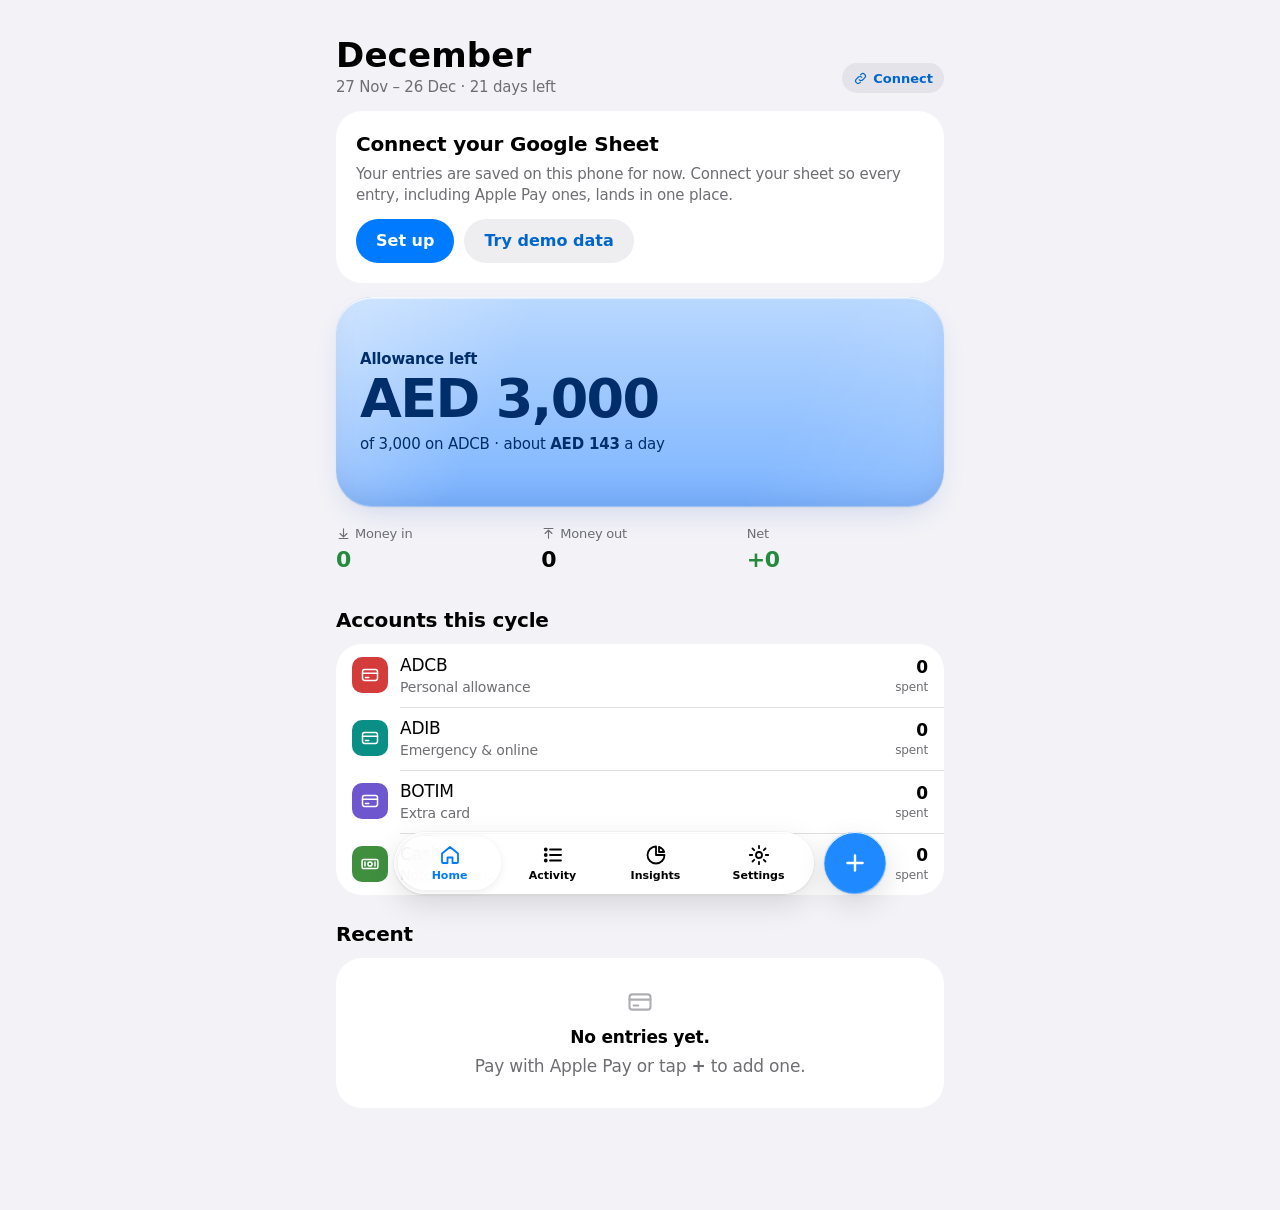
==== docs/index.html @ 00b5cd0d "Build Spendings: iPhone money tracker synced to Google Sheets - docs/: no-build PWA in Apple's desig" ====
<!doctype html>
<html lang="en">
<head>
<meta charset="utf-8">
<meta name="viewport" content="width=device-width, initial-scale=1, viewport-fit=cover">
<title>Spendings</title>
<meta name="description" content="Track money in and out across ADIB, ADCB, BOTIM and cash, synced to your Google Sheet.">
<meta name="theme-color" content="#f2f2f7" media="(prefers-color-scheme: light)">
<meta name="theme-color" content="#000000" media="(prefers-color-scheme: dark)">
<meta name="color-scheme" content="light dark">
<meta name="apple-mobile-web-app-capable" content="yes">
<meta name="mobile-web-app-capable" content="yes">
<meta name="apple-mobile-web-app-status-bar-style" content="default">
<meta name="apple-mobile-web-app-title" content="Spendings">
<meta name="format-detection" content="telephone=no">
<link rel="manifest" href="manifest.webmanifest">
<link rel="icon" href="icons/icon.svg" type="image/svg+xml">
<link rel="apple-touch-icon" href="icons/icon-180.png">
<link rel="stylesheet" href="app.css">
<script type="module" src="js/main.js"></script>
</head>
<body>
<div class="ambient" aria-hidden="true"></div>
<nav id="navbar" class="navbar" aria-hidden="true"><span class="nav-title"></span></nav>
<div id="app">
  <main id="view" tabindex="-1"></main>
</div>
<nav class="tabbar glass" aria-label="Sections">
  <span class="droplet" aria-hidden="true"></span>
  <button type="button" data-tab="home"><svg class="i" width="24" height="24" viewBox="0 0 24 24" fill="none" stroke="currentColor" stroke-width="1.8" stroke-linecap="round" stroke-linejoin="round" aria-hidden="true"><path d="M4 10.5 12 4l8 6.5V19a1 1 0 0 1-1 1h-4.5v-5.5h-5V20H5a1 1 0 0 1-1-1z"/></svg><span>Home</span></button>
  <button type="button" data-tab="activity"><svg class="i" width="24" height="24" viewBox="0 0 24 24" fill="none" stroke="currentColor" stroke-width="1.8" stroke-linecap="round" stroke-linejoin="round" aria-hidden="true"><path d="M9 6.5h11M9 12h11M9 17.5h11"/><circle cx="4.75" cy="6.5" r="1" fill="currentColor"/><circle cx="4.75" cy="12" r="1" fill="currentColor"/><circle cx="4.75" cy="17.5" r="1" fill="currentColor"/></svg><span>Activity</span></button>
  <button type="button" data-tab="insights"><svg class="i" width="24" height="24" viewBox="0 0 24 24" fill="none" stroke="currentColor" stroke-width="1.8" stroke-linecap="round" stroke-linejoin="round" aria-hidden="true"><path d="M12 3.5a8.5 8.5 0 1 0 8.5 8.5H12z"/><path d="M15 3.8A8.5 8.5 0 0 1 20.2 9H15z"/></svg><span>Insights</span></button>
  <button type="button" data-tab="settings"><svg class="i" width="24" height="24" viewBox="0 0 24 24" fill="none" stroke="currentColor" stroke-width="1.8" stroke-linecap="round" stroke-linejoin="round" aria-hidden="true"><circle cx="12" cy="12" r="3"/><path d="M12 2.8v2.4M12 18.8v2.4M21.2 12h-2.4M5.2 12H2.8M18.5 5.5l-1.7 1.7M7.2 16.8l-1.7 1.7M18.5 18.5l-1.7-1.7M7.2 7.2 5.5 5.5"/></svg><span>Settings</span></button>
</nav>
<button type="button" class="fab glass" aria-label="Add an entry"><svg class="i" width="26" height="26" viewBox="0 0 24 24" fill="none" stroke="currentColor" stroke-width="2.2" stroke-linecap="round" aria-hidden="true"><path d="M12 5v14M5 12h14"/></svg></button>
<div id="sheets"></div>
<div id="toast" class="toast" role="status" aria-live="polite" hidden></div>
<div id="lock" class="lock" hidden></div>
<noscript><p style="padding:24px">Spendings needs JavaScript turned on.</p></noscript>
</body>
</html>
---- docs/app.css ----
/* Spendings — Apple design language, Liquid Glass on floating chrome only. */

:root {
  color-scheme: light dark;
  --bg: #f2f2f7;
  --bg-2: #ffffff;
  --bg-3: #f2f2f7;
  --label: #000000;
  --label-2: #6e6e73;
  --label-3: #aeaeb2;
  --sep: rgba(60, 60, 67, 0.16);
  --fill-2: rgba(120, 120, 128, 0.16);
  --fill-3: rgba(118, 118, 128, 0.12);
  --tint: #007aff;
  --tint-text: #0066cc;
  --good: #248a3d;
  --good-fill: #34c759;
  --warn: #c93400;
  --neg: #d70015;

  /* dataviz reference palette — light steps, validated order */
  --series-1: #2a78d6; --series-2: #eb6834; --series-3: #1baf7a; --series-4: #eda100;
  --series-5: #e87ba4; --series-6: #008300; --series-7: #4a3aa7; --series-8: #e34948;
  --series-other: #8e8e93;

  --acc-adcb: #d43c3c; --acc-adib: #0a8f86; --acc-botim: #6e56cf; --acc-cash: #3f8f3f;

  --glass-bg: rgba(255, 255, 255, 0.55);
  --glass-rim: rgba(255, 255, 255, 0.9);
  --glass-rim-2: rgba(255, 255, 255, 0.25);
  --glass-edge: rgba(0, 0, 0, 0.06);
  --glass-shadow: 0 10px 30px rgba(0, 0, 0, 0.12), 0 1px 3px rgba(0, 0, 0, 0.08);
  --sheet-bg: rgba(246, 246, 250, 0.9);
  --drop-bg: rgba(255, 255, 255, 0.7);

  --liquid-top: #b9d8ff;
  --liquid-bottom: #7cb4ff;
  --liquid-ink: #002e6b;

  --font: -apple-system, BlinkMacSystemFont, "SF Pro Text", "SF Pro", system-ui, "Helvetica Neue", sans-serif;
  --font-display: -apple-system, BlinkMacSystemFont, "SF Pro Display", "SF Pro", system-ui, sans-serif;
  --font-round: ui-rounded, "SF Pro Rounded", -apple-system, BlinkMacSystemFont, system-ui, sans-serif;

  --r-group: 26px;
  --gutter: 16px;
  --tabbar-h: 62px;
  --safe-b: env(safe-area-inset-bottom, 0px);
  --safe-t: env(safe-area-inset-top, 0px);
  --ease-out: cubic-bezier(0.23, 1, 0.32, 1);
}

@media (prefers-color-scheme: dark) {
  :root:not([data-theme="light"]) {
    --bg: #000000; --bg-2: #1c1c1e; --bg-3: #2c2c2e;
    --label: #ffffff; --label-2: #aeaeb2; --label-3: #636366;
    --sep: rgba(84, 84, 88, 0.55); --fill-2: rgba(120, 120, 128, 0.32); --fill-3: rgba(118, 118, 128, 0.24);
    --tint: #0a84ff; --tint-text: #409cff; --good: #30d158; --good-fill: #30d158; --warn: #ff9f0a; --neg: #ff453a;
    --series-1: #3987e5; --series-2: #d95926; --series-3: #199e70; --series-4: #c98500;
    --series-5: #d55181; --series-6: #2e9a2e; --series-7: #9085e9; --series-8: #e66767; --series-other: #8e8e93;
    --acc-adcb: #ff6961; --acc-adib: #40c8c0; --acc-botim: #a48cf2; --acc-cash: #63c463;
    --glass-bg: rgba(40, 40, 44, 0.5); --glass-rim: rgba(255, 255, 255, 0.28); --glass-rim-2: rgba(255, 255, 255, 0.06);
    --glass-edge: rgba(255, 255, 255, 0.08); --glass-shadow: 0 10px 30px rgba(0, 0, 0, 0.5), 0 1px 3px rgba(0, 0, 0, 0.4);
    --sheet-bg: rgba(28, 28, 30, 0.92); --drop-bg: rgba(255, 255, 255, 0.16);
    --liquid-top: #1c5fcc; --liquid-bottom: #0b3a8a; --liquid-ink: #ffffff;
  }
}
:root[data-theme="dark"] {
  --bg: #000000; --bg-2: #1c1c1e; --bg-3: #2c2c2e;
  --label: #ffffff; --label-2: #aeaeb2; --label-3: #636366;
  --sep: rgba(84, 84, 88, 0.55); --fill-2: rgba(120, 120, 128, 0.32); --fill-3: rgba(118, 118, 128, 0.24);
  --tint: #0a84ff; --tint-text: #409cff; --good: #30d158; --good-fill: #30d158; --warn: #ff9f0a; --neg: #ff453a;
  --series-1: #3987e5; --series-2: #d95926; --series-3: #199e70; --series-4: #c98500;
  --series-5: #d55181; --series-6: #2e9a2e; --series-7: #9085e9; --series-8: #e66767; --series-other: #8e8e93;
  --acc-adcb: #ff6961; --acc-adib: #40c8c0; --acc-botim: #a48cf2; --acc-cash: #63c463;
  --glass-bg: rgba(40, 40, 44, 0.5); --glass-rim: rgba(255, 255, 255, 0.28); --glass-rim-2: rgba(255, 255, 255, 0.06);
  --glass-edge: rgba(255, 255, 255, 0.08); --glass-shadow: 0 10px 30px rgba(0, 0, 0, 0.5), 0 1px 3px rgba(0, 0, 0, 0.4);
  --sheet-bg: rgba(28, 28, 30, 0.92); --drop-bg: rgba(255, 255, 255, 0.16);
  --liquid-top: #1c5fcc; --liquid-bottom: #0b3a8a; --liquid-ink: #ffffff;
}

/* ───── Base ───── */
*, *::before, *::after { box-sizing: border-box; }
html {
  -webkit-text-size-adjust: 100%;
  text-size-adjust: 100%;
  background: var(--bg);
  overscroll-behavior-y: none;
}
body {
  margin: 0;
  min-height: 100dvh;
  background: var(--bg);
  color: var(--label);
  font: 17px/1.35 var(--font);
  letter-spacing: -0.012em;
  -webkit-font-smoothing: antialiased;
  -webkit-tap-highlight-color: transparent;
}
::selection { background: color-mix(in srgb, var(--tint) 28%, transparent); }
input, textarea { caret-color: var(--tint); }
button { font: inherit; color: inherit; background: none; border: 0; padding: 0; cursor: pointer; touch-action: manipulation; user-select: none; -webkit-user-select: none; }
button:disabled { cursor: default; }
:focus { outline: none; }
:focus-visible { outline: 2px solid var(--tint); outline-offset: 2px; border-radius: 10px; }
a { color: var(--tint-text); text-decoration: none; }
h1, h2, h3, p { margin: 0; }
[hidden] { display: none !important; }
.num { font-family: var(--font-round); font-variant-numeric: tabular-nums; letter-spacing: -0.01em; }
.muted { color: var(--label-2); }
.center { text-align: center; }
.in { color: var(--good); }
.neg { color: var(--neg); }
.warn-text, .row-sub.warn-text { color: var(--warn); display: inline-flex; gap: 4px; align-items: center; }
.i { flex: none; display: block; }

/* soft colour field for the glass to bend */
.ambient {
  position: fixed; inset: 0; z-index: -1; pointer-events: none;
  background:
    radial-gradient(60% 40% at 10% 0%, color-mix(in srgb, var(--tint) 12%, transparent), transparent 70%),
    radial-gradient(50% 35% at 100% 30%, color-mix(in srgb, var(--series-7) 9%, transparent), transparent 70%),
    radial-gradient(60% 40% at 50% 100%, color-mix(in srgb, var(--series-3) 9%, transparent), transparent 70%),
    var(--bg);
}

#app { min-height: 100dvh; }
#view {
  padding: calc(var(--safe-t) + 8px) 0 calc(var(--tabbar-h) + var(--safe-b) + 40px);
  max-width: 640px;
  margin: 0 auto;
}

/* ───── Liquid Glass ───── */
.glass {
  position: relative;
  background: var(--glass-bg);
  -webkit-backdrop-filter: blur(16px) saturate(1.9) brightness(1.04);
  backdrop-filter: blur(16px) saturate(1.9) brightness(1.04);
  box-shadow:
    inset 0 1px 0.5px var(--glass-rim),
    inset 0 -1px 1px var(--glass-rim-2),
    0 0 0 0.5px var(--glass-edge),
    var(--glass-shadow);
}
/* specular rim: brighter where the light hits, top-left and bottom-right */
.glass::after {
  content: "";
  position: absolute; inset: 0;
  border-radius: inherit;
  padding: 1px;
  background: linear-gradient(135deg, var(--glass-rim) 0%, transparent 32%, transparent 68%, var(--glass-rim) 100%);
  -webkit-mask: linear-gradient(#000 0 0) content-box, linear-gradient(#000 0 0);
  -webkit-mask-composite: xor;
  mask: linear-gradient(#000 0 0) content-box exclude, linear-gradient(#000 0 0);
  pointer-events: none;
  opacity: 0.85;
}

/* ───── Navigation chrome ───── */
.navbar {
  position: fixed; top: 0; left: 0; right: 0; z-index: 20;
  height: calc(var(--safe-t) + 44px);
  padding-top: var(--safe-t);
  display: grid; place-items: center;
  background: color-mix(in srgb, var(--bg) 72%, transparent);
  -webkit-backdrop-filter: blur(20px) saturate(1.8);
  backdrop-filter: blur(20px) saturate(1.8);
  box-shadow: 0 0.5px 0 var(--sep);
  opacity: 0; transform: translateY(-4px);
  transition: opacity 0.2s var(--ease-out), transform 0.2s var(--ease-out);
  pointer-events: none;
}
.navbar.show { opacity: 1; transform: none; }
.nav-title { font-weight: 600; font-size: 17px; }

.tabbar {
  position: fixed; z-index: 30;
  left: var(--gutter);
  right: calc(var(--gutter) + var(--tabbar-h) + 10px);
  bottom: calc(var(--safe-b) + 6px);
  height: var(--tabbar-h);
  border-radius: 999px;
  display: flex; align-items: stretch;
  padding: 4px;
  max-width: 460px;
}
@media (min-width: 640px) { .tabbar { left: 50%; right: auto; width: 420px; transform: translateX(calc(-50% - 36px)); } }
.tabbar button {
  position: relative; z-index: 1;
  flex: 1;
  display: flex; flex-direction: column; align-items: center; justify-content: center; gap: 2px;
  color: var(--label);
  font-size: 11px; font-weight: 600; letter-spacing: 0;
  border-radius: 999px;
  transition: color 0.2s var(--ease-out), transform 0.16s var(--ease-out);
}
.tabbar button.on { color: var(--tint); }
.tabbar button:active { transform: scale(0.92); }
.droplet {
  position: absolute; top: 4px; bottom: 4px; left: 0;
  border-radius: 999px;
  background: var(--drop-bg);
  box-shadow: inset 0 1px 0.5px var(--glass-rim), inset 0 -0.5px 0.5px var(--glass-rim-2), 0 2px 8px rgba(0, 0, 0, 0.08);
}

.fab {
  position: fixed; z-index: 30;
  right: var(--gutter);
  bottom: calc(var(--safe-b) + 6px);
  width: var(--tabbar-h); height: var(--tabbar-h);
  border-radius: 50%;
  display: grid; place-items: center;
  color: #fff;
  background: color-mix(in srgb, var(--tint) 88%, transparent);
  transition: transform 0.18s var(--ease-out);
}
@media (min-width: 640px) { .fab { right: auto; left: calc(50% + 184px); } }
.fab:active { transform: scale(0.9); }

/* ───── Large title ───── */
.large-title {
  display: flex; align-items: flex-end; justify-content: space-between; gap: 12px;
  padding: 28px var(--gutter) 14px;
}
.large-title h1 { font: 700 34px/1.12 var(--font-display); letter-spacing: 0.005em; }
.lt-sub { color: var(--label-2); font-size: 15px; margin-top: 3px; }
.lt-right { padding-bottom: 4px; }

.sync-badge {
  display: inline-flex; align-items: center; gap: 5px;
  height: 30px; padding: 0 11px;
  border-radius: 999px;
  font-size: 13px; font-weight: 600;
  background: var(--fill-3); color: var(--label-2);
}
.sync-badge.ok { color: var(--good); }
.sync-badge.err, .sync-badge.pend { color: var(--warn); }
.sync-badge.off, .sync-badge.demo { color: var(--tint-text); }
.sync-badge.spin .i { animation: spin 1s linear infinite; }
@keyframes spin { to { transform: rotate(360deg); } }

/* ───── The allowance capsule (signature) ───── */
.capsule {
  position: relative;
  margin: 6px var(--gutter) 0;
  height: 210px;
  border-radius: 36px;
  overflow: hidden;
  background: var(--bg-2);
  isolation: isolate;
  box-shadow: 0 1px 2px rgba(0, 0, 0, 0.04), 0 12px 32px -12px rgba(0, 60, 160, 0.18);
}
.liquid {
  position: absolute; inset: 0;
  transform: translateY(calc((1 - var(--level)) * 100%));
  z-index: 0;
  will-change: transform;
}
.liquid-body {
  position: absolute; inset: 0;
  background: linear-gradient(180deg, var(--liquid-top), var(--liquid-bottom));
}
.wave {
  position: absolute; top: -12px; left: 0;
  width: 200%; height: 14px;
  fill: var(--liquid-top);
  animation: wave 7s linear infinite;
}
.wave.w2 { opacity: 0.5; top: -9px; animation-duration: 11s; animation-direction: reverse; }
@keyframes wave { to { transform: translateX(-50%); } }
.capsule.low { --liquid-top: #ffd8a8; --liquid-bottom: #ffb066; --liquid-ink: #5a2600; }
.capsule.over { --liquid-top: transparent; --liquid-bottom: transparent; }
.capsule.over .cap-value { color: var(--neg); }
@media (prefers-color-scheme: dark) {
  :root:not([data-theme="light"]) .capsule.low { --liquid-top: #b36200; --liquid-bottom: #7a3d00; --liquid-ink: #fff; }
}
.cap-rim {
  position: absolute; inset: 0; z-index: 2; pointer-events: none;
  border-radius: inherit;
  box-shadow: inset 0 1.5px 1px rgba(255, 255, 255, 0.9), inset 0 -1px 1px rgba(255, 255, 255, 0.35), inset 0 0 0 0.5px var(--glass-edge), inset 0 -18px 40px -24px rgba(0, 40, 120, 0.25);
  background: linear-gradient(115deg, rgba(255, 255, 255, 0.35) 0%, transparent 30%, transparent 70%, rgba(255, 255, 255, 0.12) 100%);
}
.cap-content {
  position: relative; z-index: 3;
  height: 100%;
  display: flex; flex-direction: column; justify-content: center;
  padding: 22px 24px;
  color: var(--label);
}
.cap-label { font-size: 15px; font-weight: 600; color: var(--label-2); }
.cap-value { font-size: 54px; font-weight: 700; line-height: 1.05; margin: 2px 0 6px; letter-spacing: -0.03em; }
.cap-meta { font-size: 15px; color: var(--label-2); }
.cap-meta b { color: var(--label); font-weight: 600; }
/* when the liquid rises past the text, the text takes the liquid's ink */
.capsule:not(.over) .cap-content { color: color-mix(in srgb, var(--label) calc((1 - var(--level)) * 100%), var(--liquid-ink)); }
.capsule:not(.over) .cap-label, .capsule:not(.over) .cap-meta { color: color-mix(in srgb, var(--label-2) calc((1 - var(--level)) * 100%), var(--liquid-ink)); }
.capsule:not(.over) .cap-meta b { color: inherit; }

/* ───── Flow figures ───── */
.flow {
  display: grid; grid-template-columns: repeat(3, 1fr);
  margin: 18px var(--gutter) 6px;
  gap: 8px;
}
.flow > div { display: flex; flex-direction: column; gap: 3px; }
.flow-label { display: inline-flex; align-items: center; gap: 4px; font-size: 13px; color: var(--label-2); font-weight: 500; }
.flow-val { font-size: 22px; font-weight: 650; }

/* ───── Grouped lists ───── */
.group-title { font-size: 20px; font-weight: 700; letter-spacing: -0.01em; padding: 26px var(--gutter) 10px; }
.group-head { display: flex; align-items: baseline; justify-content: space-between; padding-right: var(--gutter); }
.group-head .group-title { padding-right: 0; }
.group-head.day .group-title { font-size: 15px; font-weight: 600; color: var(--label-2); padding-top: 20px; padding-bottom: 8px; }
.day-total { font-size: 14px; color: var(--label-2); }
.group {
  margin: 0 var(--gutter);
  background: var(--bg-2);
  border-radius: var(--r-group);
  overflow: hidden;
}
.group-foot { font-size: 13px; color: var(--label-2); padding: 8px calc(var(--gutter) + 16px) 0; }

.row {
  position: relative;
  display: flex; align-items: center; gap: 12px;
  width: 100%;
  min-height: 60px;
  padding: 10px 16px;
  text-align: left;
}
.row + .row::before {
  content: ""; position: absolute; top: 0; right: 0; left: 64px;
  border-top: 0.5px solid var(--sep);
}
button.row, a.row { transition: background-color 0.15s; }
button.row:active, a.row:active { background: var(--fill-3); transition: none; }
.row-icon, .acc-tile {
  width: 36px; height: 36px; flex: none;
  display: grid; place-items: center;
  border-radius: 11px;
  color: var(--tint);
  background: color-mix(in srgb, var(--tint) 15%, transparent);
}
.acc-tile { border-radius: 10px; color: #fff; background: var(--tint); }
.row-main { flex: 1; min-width: 0; display: flex; flex-direction: column; gap: 1px; }
.row-title { font-size: 17px; white-space: nowrap; overflow: hidden; text-overflow: ellipsis; }
.row-sub { font-size: 14px; color: var(--label-2); white-space: nowrap; overflow: hidden; text-overflow: ellipsis; }
.row-note { font-style: italic; }
.needs { color: var(--warn); font-weight: 500; }
.row-amt { font-size: 17px; font-weight: 600; text-align: right; display: flex; flex-direction: column; align-items: flex-end; flex: none; }
.row-amt small { font-size: 12px; font-weight: 500; color: var(--label-2); }
.row-amt.tr { color: var(--label-2); }
.entry.review .row-title::after { content: ""; display: inline-block; width: 7px; height: 7px; border-radius: 50%; background: var(--warn); margin-left: 6px; vertical-align: middle; }
.acc-figs { display: flex; flex-direction: column; align-items: flex-end; font-weight: 600; }
.acc-figs small { font-size: 12px; font-weight: 500; color: var(--label-2); }
.acc-figs small.in { color: var(--good); }
.chev { color: var(--label-3); }

.review-row {
  display: flex; align-items: center; gap: 12px;
  width: calc(100% - 2 * var(--gutter));
  margin: 18px var(--gutter) 0;
  padding: 12px 16px;
  border-radius: 22px;
  text-align: left;
  background: color-mix(in srgb, var(--warn) 10%, var(--bg-2));
  transition: transform 0.16s var(--ease-out);
}
.review-row:active { transform: scale(0.98); }

.empty { display: grid; justify-items: center; gap: 6px; padding: 30px 20px; color: var(--label-2); text-align: center; }
.empty .i { color: var(--label-3); margin-bottom: 4px; }
.empty p:first-of-type { color: var(--label); font-weight: 600; }

.text-btn { color: var(--tint-text); font-size: 17px; padding: 6px 2px; }
.text-btn.strong { font-weight: 600; }
.icon-btn { width: 40px; height: 40px; display: grid; place-items: center; border-radius: 50%; color: var(--tint-text); }
.icon-btn:active { background: var(--fill-3); }
.icon-btn:disabled { color: var(--label-3); }
.icon-btn.danger { color: var(--neg); }
.icon-btn-spacer { width: 52px; }

.banner {
  display: flex; align-items: center; gap: 10px;
  margin: 0 var(--gutter) 10px;
  padding: 10px 12px 10px 14px;
  border-radius: 18px;
  font-size: 14px;
  background: color-mix(in srgb, var(--series-7) 12%, var(--bg-2));
  color: var(--label);
}
.banner .i { color: var(--series-7); }
.banner span { flex: 1; }
.banner .text-btn { font-size: 15px; font-weight: 600; }

.onboard {
  margin: 0 var(--gutter) 14px;
  padding: 20px;
  border-radius: var(--r-group);
  background: var(--bg-2);
}
.onboard h2 { font-size: 20px; font-weight: 700; }
.onboard p { color: var(--label-2); font-size: 15px; margin: 6px 0 14px; }
.onboard-actions { display: flex; gap: 10px; flex-wrap: wrap; }
.btn-primary, .btn-plain, .btn-tinted {
  height: 44px; padding: 0 20px; border-radius: 999px;
  font-size: 16px; font-weight: 600;
  display: inline-flex; align-items: center; justify-content: center; gap: 6px;
  white-space: nowrap;
  transition: transform 0.16s var(--ease-out), opacity 0.2s;
}
.btn-primary { background: var(--tint); color: #fff; }
.btn-plain { background: var(--fill-3); color: var(--tint-text); }
.btn-tinted { background: color-mix(in srgb, var(--tint) 14%, transparent); color: var(--tint-text); flex: 1; }
.btn-tinted:disabled { opacity: 0.4; }
.btn-tinted.busy { opacity: 0.6; }
.btn-primary:active, .btn-plain:active, .btn-tinted:active { transform: scale(0.97); }

/* ───── Activity ───── */
.search {
  display: flex; align-items: center; gap: 8px;
  margin: 0 var(--gutter);
  height: 40px; padding: 0 12px;
  border-radius: 999px;
  background: var(--fill-3);
  color: var(--label-2);
}
.search input { flex: 1; min-width: 0; border: 0; background: none; font: inherit; font-size: 17px; color: var(--label); }
.search input::placeholder { color: var(--label-2); }
.search input::-webkit-search-cancel-button { filter: grayscale(1); }
.filter-chips {
  display: flex; gap: 8px;
  overflow-x: auto; scrollbar-width: none;
  padding: 12px var(--gutter) 2px;
  touch-action: pan-x;
}
.filter-chips::-webkit-scrollbar { display: none; }
.fchip {
  flex: none;
  height: 34px; padding: 0 14px;
  border-radius: 999px;
  font-size: 15px; font-weight: 500;
  background: var(--fill-3); color: var(--label);
  transition: background-color 0.2s, color 0.2s;
}
.fchip.on { background: var(--label); color: var(--bg-2); }

/* ───── Insights ───── */
.cycle-switch {
  display: flex; align-items: center; justify-content: space-between;
  margin: 0 var(--gutter) 14px;
  padding: 4px;
  border-radius: 999px;
}
.cs-label { display: flex; flex-direction: column; align-items: center; line-height: 1.2; }
.cs-label b { font-size: 17px; }
.cs-label span { font-size: 13px; color: var(--label-2); }
.panel { margin: 0 var(--gutter) 14px; padding: 18px; border-radius: var(--r-group); background: var(--bg-2); }
.panel-title { font-size: 20px; font-weight: 700; margin-bottom: 4px; }
.panel-sub { font-size: 14px; color: var(--label-2); margin-bottom: 10px; }
.panel-sub b { font-weight: 600; }

.donut { position: relative; display: grid; place-items: center; margin: 10px auto 16px; width: 220px; max-width: 100%; }
.donut svg { display: block; max-width: 100%; height: auto; overflow: visible; }
.slice { cursor: pointer; transition: opacity 0.25s var(--ease-out), stroke-width 0.25s var(--ease-out); animation: slice-in 0.7s var(--ease-out) both; animation-delay: calc(var(--i) * 40ms); }
.slice.dim { opacity: 0.25; }
.slice.on { stroke-width: 28; }
.slice:focus-visible { outline: none; stroke-width: 28; }
@keyframes slice-in { from { opacity: 0; } }
.donut-center { position: absolute; inset: 0; display: flex; flex-direction: column; align-items: center; justify-content: center; pointer-events: none; text-align: center; padding: 0 48px; }
.dc-label { font-size: 13px; color: var(--label-2); font-weight: 500; }
.dc-value { font-size: 26px; font-weight: 700; }

.legend { display: grid; gap: 2px; }
.lg-row { display: grid; grid-template-columns: 28px minmax(0, 1fr) 60px auto 38px; align-items: center; gap: 10px; min-height: 36px; font-size: 15px; }
.lg-icon { width: 28px; height: 28px; border-radius: 8px; display: grid; place-items: center; color: var(--tint); background: color-mix(in srgb, var(--tint) 16%, transparent); }
.lg-name { white-space: nowrap; overflow: hidden; text-overflow: ellipsis; }
.lg-bar, .hb-track { height: 8px; border-radius: 4px; background: var(--fill-3); overflow: hidden; }
.lg-bar i, .hb-track i { display: block; height: 100%; width: var(--w); border-radius: 4px; background: var(--tint); animation: grow 0.8s var(--ease-out) both; transform-origin: left; }
@keyframes grow { from { transform: scaleX(0); } }
.lg-val { text-align: right; font-weight: 600; }
.lg-pct { text-align: right; color: var(--label-2); font-size: 13px; }

.series-legend { display: flex; gap: 16px; font-size: 13px; color: var(--label-2); margin-bottom: 6px; }
.series-legend span, .tip span { display: inline-flex; align-items: center; gap: 6px; }
.sw { display: inline-block; width: 14px; height: 3px; border-radius: 2px; background: var(--tint); }
.sw.pace { background: repeating-linear-gradient(90deg, var(--label-2) 0 4px, transparent 4px 7px); }
.sw.in { height: 10px; width: 10px; border-radius: 3px; background: var(--series-6); }
.sw.out { height: 10px; width: 10px; border-radius: 3px; background: var(--series-1); }

.pace-chart { position: relative; }
.pace-svg { width: 100%; height: 170px; display: block; overflow: visible; touch-action: pan-y; }
.pace-chart .grid { stroke: var(--sep); stroke-width: 0.5; vector-effect: non-scaling-stroke; }
.pace-chart .base { stroke: var(--label-3); stroke-width: 1; vector-effect: non-scaling-stroke; }
.pace-chart .axis { fill: var(--label-2); font-size: 11px; font-family: var(--font); }
.pace-line { fill: none; stroke: var(--label-2); stroke-width: 1.5; stroke-dasharray: 4 3; vector-effect: non-scaling-stroke; }
.spend-line { fill: none; stroke: var(--tint); stroke-width: 2; stroke-linejoin: round; stroke-linecap: round; vector-effect: non-scaling-stroke; }
.spend-area { fill: color-mix(in srgb, var(--tint) 12%, transparent); }
.spend-dot { fill: var(--tint); stroke: var(--bg-2); stroke-width: 2; vector-effect: non-scaling-stroke; }
.xhair { stroke: var(--label-3); stroke-width: 1; vector-effect: non-scaling-stroke; }
.tip {
  position: absolute; top: -8px; left: 0;
  display: grid; gap: 2px;
  padding: 8px 10px;
  border-radius: 12px;
  font-size: 12px;
  background: var(--bg-2);
  box-shadow: 0 6px 20px rgba(0, 0, 0, 0.16), 0 0 0 0.5px var(--sep);
  pointer-events: none;
  white-space: nowrap;
}
.tip b { font-size: 13px; }

.hbars { display: grid; gap: 10px; }
.hb-row { display: grid; grid-template-columns: 70px 1fr 64px; align-items: center; gap: 10px; font-size: 15px; }
.hb-track { height: 10px; border-radius: 5px; }
.hb-track i { border-radius: 5px; background: var(--tint); }
.hb-val { text-align: right; font-weight: 600; }

.inout { display: grid; grid-template-columns: repeat(6, 1fr); gap: 6px; align-items: end; height: 170px; padding-top: 18px; }
.io-col { display: grid; grid-template-rows: 1fr auto; height: 100%; gap: 6px; }
.io-bars { display: flex; justify-content: center; align-items: flex-end; gap: 3px; height: 100%; }
.io-bar { position: relative; width: 12px; height: var(--h); min-height: 2px; border-radius: 4px 4px 1px 1px; animation: rise 0.8s var(--ease-out) both; transform-origin: bottom; }
.io-bar.in { background: var(--series-6); }
.io-bar.out { background: var(--series-1); }
.io-bar em { display: none; }
.io-col.current .io-bar em { display: block; position: absolute; bottom: calc(100% + 3px); left: 50%; transform: translateX(-50%); font-style: normal; font-size: 10px; font-weight: 600; color: var(--label-2); white-space: nowrap; }
@keyframes rise { from { transform: scaleY(0); } }
.io-label { font-size: 12px; color: var(--label-2); text-align: center; }
.io-col.current .io-label { color: var(--label); font-weight: 600; }

/* ───── Settings ───── */
.form .row { min-height: 52px; }
.input-row { justify-content: space-between; cursor: text; }
.input-row > span:first-child { flex: none; }
.input-row input, .input-row select {
  flex: 1; min-width: 0;
  border: 0; background: none;
  font: inherit; font-size: 17px;
  color: var(--label-2);
  text-align: right;
}
.input-row select { appearance: none; -webkit-appearance: none; color: var(--tint-text); cursor: pointer; text-align-last: right; }
.input-row input::placeholder { color: var(--label-3); }
.suffix-input { display: flex; align-items: center; gap: 4px; flex: 1; justify-content: flex-end; }
.suffix-input em { font-style: normal; color: var(--label-2); }
.suffix-input input { max-width: 110px; }
.btn-row { gap: 10px; }
.link-row { color: var(--label); }
.link-row > .i:first-child { color: var(--tint); }
.link-row > span:not(.row-icon):not(.row-main) { flex: 1; }
.toggle-row { cursor: pointer; }
.switch { flex: none; width: 51px; height: 31px; accent-color: var(--good-fill); margin: 0; }
.status-row .row-sub { white-space: normal; }

/* ───── Sheets ───── */
.sheet-backdrop { position: fixed; inset: 0; z-index: 40; background: rgba(0, 0, 0, 0.32); }
.sheet {
  position: fixed; z-index: 41;
  left: 0; right: 0; bottom: 0;
  margin: 0 auto;
  max-width: 640px;
  max-height: calc(100dvh - var(--safe-t) - 12px);
  display: flex; flex-direction: column;
  border-radius: 34px 34px 0 0;
  background: var(--sheet-bg);
  -webkit-backdrop-filter: blur(30px) saturate(1.8);
  backdrop-filter: blur(30px) saturate(1.8);
  box-shadow: 0 -0.5px 0 var(--glass-rim) inset, 0 -10px 40px rgba(0, 0, 0, 0.18);
  padding-bottom: var(--safe-b);
  touch-action: pan-y;
  will-change: transform;
}
.sheet.tall { height: calc(100dvh - var(--safe-t) - 12px); }
.sheet:focus { outline: none; }
.grabber { width: 38px; height: 5px; border-radius: 3px; background: var(--label-3); opacity: 0.6; margin: 7px auto 2px; flex: none; }
.sheet-head { display: flex; align-items: center; justify-content: space-between; padding: 2px 12px 6px 16px; flex: none; }
.sheet-title { font-size: 17px; font-weight: 600; }
.sheet-lede { font-size: 15px; color: var(--label-2); padding: 2px 20px 12px; flex: none; }
.sheet-scroll { flex: 1; overflow-y: auto; overscroll-behavior: contain; -webkit-overflow-scrolling: touch; padding: 0 0 12px; }

.segmented {
  display: grid; grid-template-columns: repeat(3, 1fr);
  margin: 4px var(--gutter) 0;
  padding: 3px;
  height: 38px;
  border-radius: 999px;
  flex: none;
}
.segmented button { position: relative; z-index: 1; font-size: 15px; font-weight: 600; border-radius: 999px; color: var(--label-2); transition: color 0.2s; }
.segmented button[aria-checked="true"] { color: var(--label); }
.seg-thumb { position: absolute; top: 3px; bottom: 3px; left: 0; border-radius: 999px; background: var(--bg-2); box-shadow: 0 2px 6px rgba(0, 0, 0, 0.1), inset 0 0.5px 0 var(--glass-rim); }

.amount-row { display: flex; align-items: center; justify-content: center; gap: 10px; padding: 14px 16px 0; flex: none; }
.cur-pill { height: 32px; padding: 0 12px; border-radius: 999px; background: var(--fill-3); font-size: 15px; font-weight: 600; color: var(--label-2); }
.cur-pill:active { transform: scale(0.95); }
.amount { font: 700 56px/1.1 var(--font-round); letter-spacing: -0.03em; font-variant-numeric: tabular-nums; min-width: 1ch; transition: font-size 0.2s var(--ease-out); }
.amount.long { font-size: 42px; }
.amount.zero { color: var(--label-3); }
.amount .dec { color: inherit; }
.amount-sub { text-align: center; font-size: 14px; color: var(--label-2); min-height: 18px; flex: none; }
[data-type="Income"] .amount:not(.zero) { color: var(--good); }

.field-group { margin: 10px var(--gutter) 0; background: var(--bg-2); border-radius: 20px; overflow: hidden; }
.field { display: flex; align-items: center; gap: 10px; min-height: 50px; padding: 0 14px; color: var(--label-2); }
.field + .field { border-top: 0.5px solid var(--sep); }
.field input { flex: 1; min-width: 0; border: 0; background: none; font: inherit; font-size: 17px; color: var(--label); padding: 12px 0; }
.field input::placeholder { color: var(--label-2); }
.date-field input { color: var(--label); }

.block-label { font-size: 13px; font-weight: 600; color: var(--label-2); padding: 14px calc(var(--gutter) + 4px) 8px; text-transform: none; }
.suggest { font-weight: 500; color: var(--tint-text); }
.chips { display: flex; gap: 8px; padding: 0 var(--gutter); flex-wrap: wrap; }
.chip {
  height: 38px; padding: 0 14px;
  border-radius: 999px;
  display: inline-flex; align-items: center; gap: 7px;
  font-size: 15px; font-weight: 600;
  background: var(--bg-2);
  box-shadow: inset 0 0 0 1px var(--sep);
  transition: transform 0.16s var(--ease-out), background-color 0.2s, box-shadow 0.2s;
}
.chip:active { transform: scale(0.95); }
.chip.on { background: color-mix(in srgb, var(--chip) 16%, var(--bg-2)); box-shadow: inset 0 0 0 1.5px var(--chip); }
.chip:disabled { opacity: 0.35; }
.acc-dot { width: 9px; height: 9px; border-radius: 50%; background: var(--chip); }
.transfer-to, [data-type="Transfer"] .cat-wrap { display: none; }
[data-type="Transfer"] .transfer-to { display: block; }

.cat-grid { display: grid; grid-template-columns: repeat(5, 1fr); gap: 10px 4px; padding: 0 calc(var(--gutter) - 4px); }
.cat { display: flex; flex-direction: column; align-items: center; gap: 5px; padding: 2px 0; }
.cat-icon {
  width: 48px; height: 48px; border-radius: 50%;
  display: grid; place-items: center;
  color: var(--cat);
  background: color-mix(in srgb, var(--cat) 15%, var(--bg-2));
  transition: transform 0.2s var(--ease-out), background-color 0.2s, color 0.2s;
}
.cat:active .cat-icon { transform: scale(0.9); }
.cat.on .cat-icon { background: var(--cat); color: #fff; transform: scale(1.06); box-shadow: 0 4px 14px color-mix(in srgb, var(--cat) 40%, transparent); }
.cat-name { font-size: 12px; font-weight: 500; color: var(--label-2); white-space: nowrap; }
.cat.on .cat-name { color: var(--label); font-weight: 650; }

.keypad-wrap { flex: none; padding: 6px var(--gutter) 8px; border-top: 0.5px solid var(--sep); }
.sheet.typing .keypad { display: none; }
.keypad { display: grid; grid-template-columns: repeat(3, 1fr); gap: 2px; margin-bottom: 8px; }
.key {
  height: 50px; border-radius: 16px;
  font: 500 28px/1 var(--font-round);
  display: grid; place-items: center;
  color: var(--label);
  transition: background-color 0.2s;
}
.key:active { background: var(--fill-2); transition: none; }
.save-btn {
  width: 100%; height: 54px; border-radius: 999px;
  font-size: 17px; font-weight: 600;
  color: #fff; background: var(--tint);
  transition: transform 0.16s var(--ease-out), background-color 0.25s, color 0.25s;
}
.save-btn:active:not(:disabled) { transform: scale(0.98); }
.save-btn:disabled { background: var(--fill-3); color: var(--label-2); }

/* review sheet */
.review-list { padding: 0 var(--gutter) 20px; display: grid; gap: 10px; align-content: start; }
.review-card { background: var(--bg-2); border-radius: 22px; padding: 14px; overflow: hidden; }
.rc-head { display: flex; justify-content: space-between; gap: 10px; margin-bottom: 10px; }
.rc-head div { display: flex; flex-direction: column; min-width: 0; }
.rc-head b { font-size: 17px; white-space: nowrap; overflow: hidden; text-overflow: ellipsis; }
.rc-head span { font-size: 13px; color: var(--label-2); }
.rc-amt { font-size: 17px; font-weight: 650; }
.rc-cats { display: flex; flex-wrap: wrap; gap: 6px; }
.rc-cat {
  height: 34px; padding: 0 11px 0 9px; border-radius: 999px;
  display: inline-flex; align-items: center; gap: 5px;
  font-size: 14px; font-weight: 500;
  color: var(--label);
  background: color-mix(in srgb, var(--cat) 12%, var(--bg-2));
  transition: transform 0.15s var(--ease-out);
}
.rc-cat .i { color: var(--cat); }
.rc-cat:active { transform: scale(0.94); }
.rc-cat.on { background: var(--cat); color: #fff; }
.rc-cat.on .i { color: #fff; }

/* shortcut guide */
.guide { padding: 0 var(--gutter) 30px; }
.guide .sheet-lede { padding: 0 4px 14px; }
.copy-row { display: flex; align-items: center; gap: 8px; background: var(--bg-2); border-radius: 16px; padding: 10px 6px 10px 14px; margin-bottom: 8px; }
.copy-row div { flex: 1; min-width: 0; display: flex; flex-direction: column; }
.copy-row span { font-size: 12px; color: var(--label-2); font-weight: 600; }
.copy-row code { font-size: 13px; white-space: nowrap; overflow: hidden; text-overflow: ellipsis; }
code { font-family: ui-monospace, "SF Mono", Menlo, monospace; font-size: 0.88em; }
.steps { counter-reset: s; list-style: none; padding: 0; margin: 16px 0; display: grid; gap: 14px; }
.steps li { counter-increment: s; position: relative; padding-left: 38px; font-size: 15px; line-height: 1.45; }
.steps li::before { content: counter(s); position: absolute; left: 0; top: -1px; width: 26px; height: 26px; border-radius: 50%; display: grid; place-items: center; font-size: 13px; font-weight: 700; color: #fff; background: var(--tint); }
.cat-list { display: flex; flex-wrap: wrap; gap: 5px; margin: 8px 0; }
.cat-list code { background: var(--fill-3); padding: 3px 8px; border-radius: 8px; }
.fields { width: 100%; border-collapse: collapse; margin-top: 8px; font-size: 14px; background: var(--bg-2); border-radius: 14px; overflow: hidden; }
.fields td { padding: 8px 10px; border-top: 0.5px solid var(--sep); }
.fields tr:first-child td { border-top: 0; }
.fields td:first-child { font-family: ui-monospace, "SF Mono", Menlo, monospace; font-weight: 600; width: 34%; }
.tip-card { display: flex; gap: 10px; align-items: flex-start; padding: 12px 14px; border-radius: 16px; background: var(--bg-2); margin-top: 10px; font-size: 14px; }
.tip-card .i { color: var(--tint); margin-top: 1px; }

/* ───── Toast ───── */
.toast {
  position: fixed; z-index: 60;
  left: 50%; bottom: calc(var(--safe-b) + var(--tabbar-h) + 20px);
  display: flex; align-items: center; gap: 8px;
  max-width: calc(100% - 32px);
  padding: 10px 10px 10px 16px;
  border-radius: 999px;
  font-size: 15px; font-weight: 500;
  width: max-content;
  white-space: nowrap;
  background: color-mix(in srgb, var(--bg-2) 82%, transparent);
  transform: translate(-50%, 16px) scale(0.96);
  opacity: 0;
  transition: transform 0.42s var(--ease-out), opacity 0.25s var(--ease-out);
}
.toast.show { transform: translate(-50%, 0); opacity: 1; }
.toast .i { color: var(--tint); }
.toast.good .i { color: var(--good); }
.toast.warn .i { color: var(--warn); }
.toast-text { padding-right: 6px; overflow: hidden; text-overflow: ellipsis; }
.toast-action { height: 32px; padding: 0 14px; border-radius: 999px; background: var(--fill-2); color: var(--tint-text); font-weight: 600; font-size: 15px; }

/* ───── Lock ───── */
.lock {
  position: fixed; inset: 0; z-index: 100;
  display: grid; place-items: center;
  background: color-mix(in srgb, var(--bg) 55%, transparent);
  -webkit-backdrop-filter: blur(40px) saturate(1.6);
  backdrop-filter: blur(40px) saturate(1.6);
  transition: opacity 0.35s var(--ease-out), backdrop-filter 0.35s;
}
.lock.out { opacity: 0; }
.locked body { overflow: hidden; }
.lock-inner { display: grid; justify-items: center; gap: 10px; text-align: center; padding: 24px; }
.lock-badge { width: 72px; height: 72px; border-radius: 24px; display: grid; place-items: center; color: var(--tint); margin-bottom: 8px; }
.lock h1 { font: 700 26px/1.2 var(--font-display); }
.lock p { color: var(--label-2); font-size: 15px; }
.lock-btn { margin-top: 14px; height: 52px; padding: 0 22px; border-radius: 999px; display: inline-flex; align-items: center; gap: 8px; font-weight: 600; color: var(--tint-text); }
.lock-err { color: var(--warn); min-height: 20px; }

/* ───── View transitions between tabs ───── */
::view-transition-old(root), ::view-transition-new(root) { animation-duration: 0.22s; animation-timing-function: var(--ease-out); }
::view-transition-new(root) { animation-name: vt-in; }
::view-transition-old(root) { animation-name: vt-out; }
@keyframes vt-in { from { opacity: 0; transform: translateY(6px); } }
@keyframes vt-out { to { opacity: 0; } }

html.sheet-open { overflow: hidden; }

@media (hover: hover) and (pointer: fine) {
  button.row:hover, a.row:hover { background: var(--fill-3); }
  .fchip:hover:not(.on) { background: var(--fill-2); }
}

@media (prefers-reduced-motion: reduce) {
  *, *::before, *::after { animation-duration: 0.01ms !important; animation-iteration-count: 1 !important; transition-duration: 0.01ms !important; }
  .wave { animation: none; }
}

@media (prefers-reduced-transparency: reduce) {
  .glass, .sheet, .navbar, .lock { -webkit-backdrop-filter: none; backdrop-filter: none; background: var(--bg-2); }
}

@media (forced-colors: active) {
  .glass, .group, .panel, .chip { border: 1px solid CanvasText; }
}
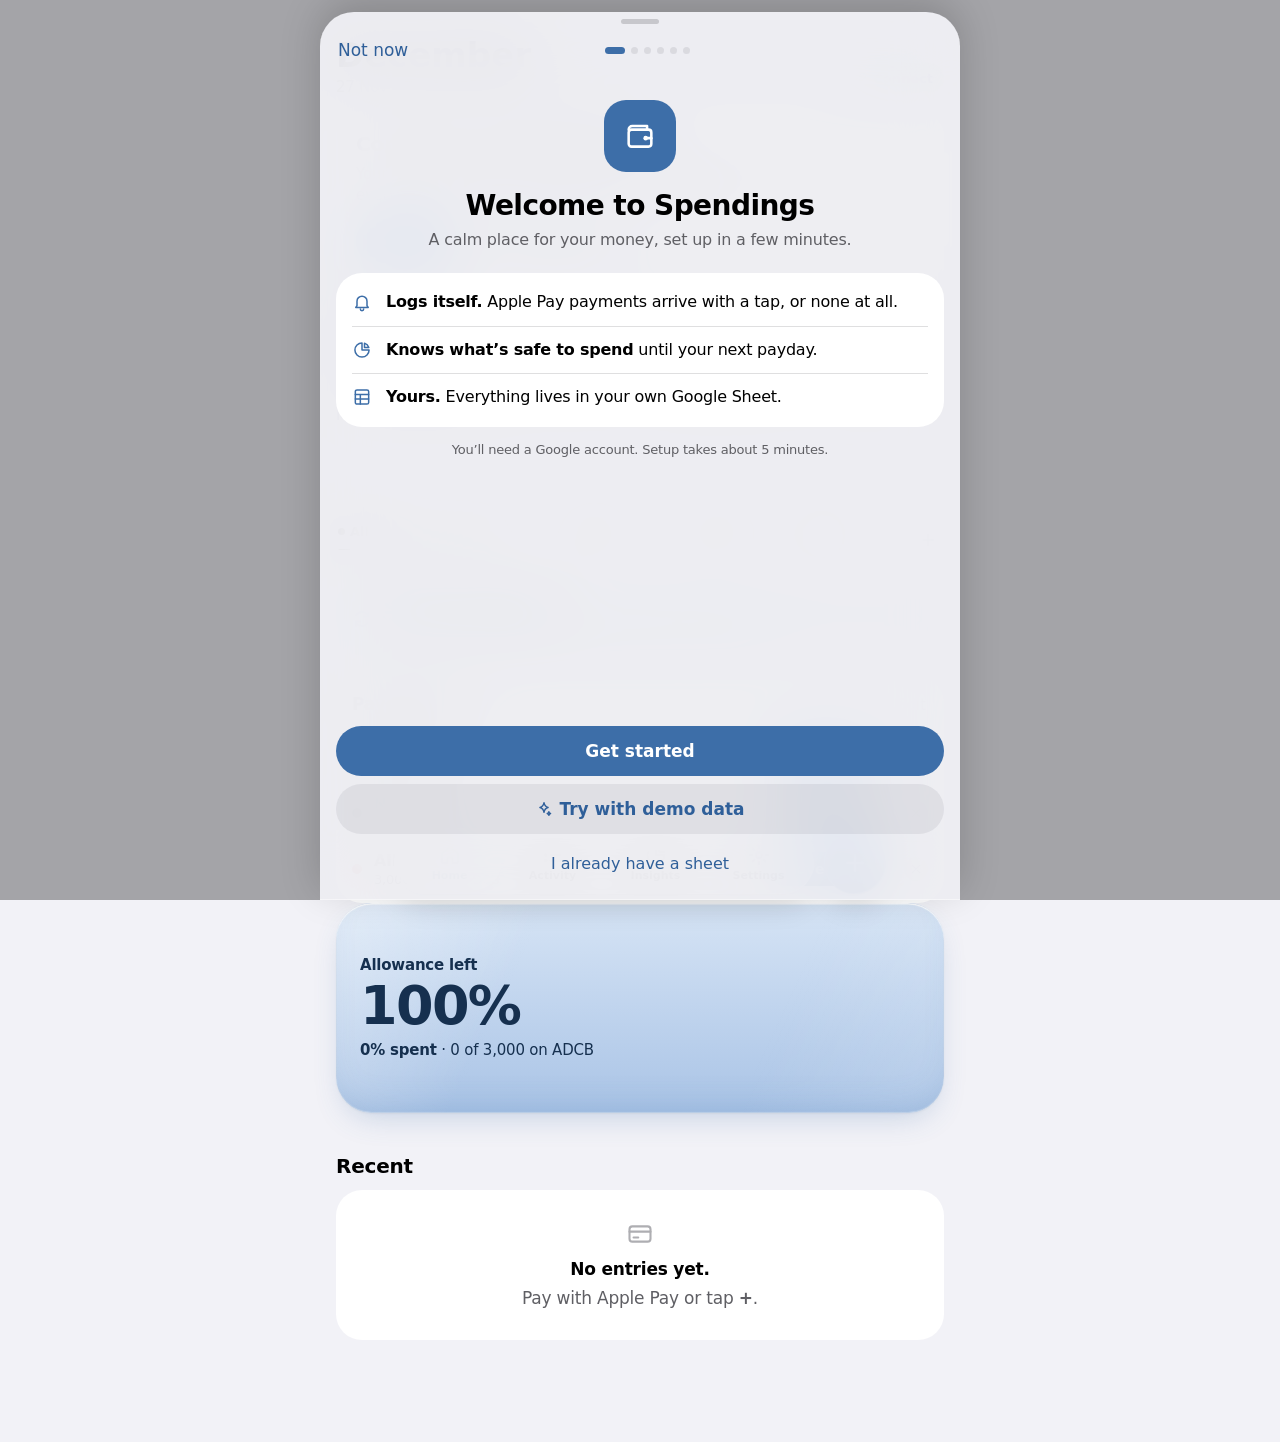
==== commit 8eb92155: "Accessibility pass: VoiceOver labels, dialog focus and inert, announced toasts, chart text, contrast" ====
--- a/docs/index.html
+++ b/docs/index.html
@@ -34,7 +34,8 @@
 </nav>
 <button type="button" class="fab glass" aria-label="Add an entry"><svg class="i" width="26" height="26" viewBox="0 0 24 24" fill="none" stroke="currentColor" stroke-width="2.2" stroke-linecap="round" aria-hidden="true"><path d="M12 5v14M5 12h14"/></svg></button>
 <div id="sheets"></div>
-<div id="toast" class="toast" role="status" aria-live="polite" hidden></div>
+<div id="toast" class="toast" role="group" aria-label="Message" hidden></div>
+<div id="announce" class="sr-only" role="status" aria-live="polite" aria-atomic="true"></div>
 <div id="lock" class="lock" hidden></div>
 <noscript><p style="padding:24px">Spendings needs JavaScript turned on.</p></noscript>
 </body>
--- a/docs/app.css
+++ b/docs/app.css
@@ -5,25 +5,29 @@
   --bg: #f2f2f7;
   --bg-2: #ffffff;
   --bg-3: #f2f2f7;
+  --field: #ffffff;
   --label: #000000;
-  --label-2: #6e6e73;
-  --label-3: #aeaeb2;
+  --label-2: #5f5f64;
+  --label-3: #aeaeb2;      /* decorative only (chevrons, grabber): never text */
+  --placeholder: #6c6c70;  /* text that must still be read: placeholders, empty "0", pending steps (4.5:1 on the grey page too) */
   --sep: rgba(60, 60, 67, 0.16);
   --fill-2: rgba(120, 120, 128, 0.16);
   --fill-3: rgba(118, 118, 128, 0.12);
-  --tint: #007aff;
-  --tint-text: #0066cc;
-  --good: #248a3d;
-  --good-fill: #34c759;
-  --warn: #c93400;
-  --neg: #d70015;
+  --tint: var(--p-tint-l, #3d6ea8);
+  --tint-text: var(--p-text-l, #2f5f99);
+  --on-tint: var(--p-on-l, #ffffff);
+  --good: #2d7a45;
+  --good-fill: #3fa55c;
+  --warn: #a34809;
+  --neg: #b92f27;
+  --on-neg: #ffffff;
 
   /* dataviz reference palette — light steps, validated order */
   --series-1: #2a78d6; --series-2: #eb6834; --series-3: #1baf7a; --series-4: #eda100;
   --series-5: #e87ba4; --series-6: #008300; --series-7: #4a3aa7; --series-8: #e34948;
   --series-other: #8e8e93;
 
-  --acc-adcb: #d43c3c; --acc-adib: #0a8f86; --acc-botim: #6e56cf; --acc-cash: #3f8f3f;
+  --acc-adcb: #cf4b47; --acc-adib: #2a8a84; --acc-botim: #8360c2; --acc-cash: #47905a;
 
   --glass-bg: rgba(255, 255, 255, 0.55);
   --glass-rim: rgba(255, 255, 255, 0.9);
@@ -31,11 +35,15 @@
   --glass-edge: rgba(0, 0, 0, 0.06);
   --glass-shadow: 0 10px 30px rgba(0, 0, 0, 0.12), 0 1px 3px rgba(0, 0, 0, 0.08);
   --sheet-bg: rgba(246, 246, 250, 0.9);
+  --kbd-tray: rgba(209, 212, 219, 0.72);
+  --kbd-key: #ffffff;
+  --kbd-fn: #acb1bb;
+  --kbd-shadow: rgba(0, 0, 0, 0.32);
   --drop-bg: rgba(255, 255, 255, 0.7);
 
-  --liquid-top: #b9d8ff;
-  --liquid-bottom: #7cb4ff;
-  --liquid-ink: #002e6b;
+  --liquid-top: var(--p-lt-l, #d6e4f5);
+  --liquid-bottom: var(--p-lb-l, #aac4e6);
+  --liquid-ink: var(--p-ink-l, #16304f);
 
   --font: -apple-system, BlinkMacSystemFont, "SF Pro Text", "SF Pro", system-ui, "Helvetica Neue", sans-serif;
   --font-display: -apple-system, BlinkMacSystemFont, "SF Pro Display", "SF Pro", system-ui, sans-serif;
@@ -47,40 +55,44 @@
   --safe-b: env(safe-area-inset-bottom, 0px);
   --safe-t: env(safe-area-inset-top, 0px);
   --ease-out: cubic-bezier(0.23, 1, 0.32, 1);
+  --spring: linear(0, 0.031, 0.091, 0.168, 0.255, 0.344, 0.431, 0.514, 0.59, 0.659, 0.719, 0.772, 0.818, 0.856, 0.888, 0.915, 0.936, 0.954, 0.967, 0.978, 0.986, 0.993, 0.997, 1, 1.003, 1.004, 1.005, 1.005, 1.005, 1.005, 1.005, 1.004, 1.004, 1.003, 1.003, 1.002, 1.002, 1.002, 1.001, 1.001, 1.001, 1.001, 1);
+  --spring-d: 700ms;
+  --spring-smooth: linear(0, 0.047, 0.129, 0.225, 0.323, 0.417, 0.503, 0.579, 0.645, 0.703, 0.751, 0.793, 0.828, 0.857, 0.881, 0.901, 0.918, 0.932, 0.944, 0.954, 0.962, 0.968, 0.974, 0.978, 0.982, 0.985, 0.988, 0.99, 0.992, 0.993, 0.994, 0.995, 0.996, 0.997, 0.997, 0.998, 0.998, 0.999, 0.999, 0.999, 0.999, 1);
+  --spring-smooth-d: 675ms;
 }
 
 @media (prefers-color-scheme: dark) {
   :root:not([data-theme="light"]) {
-    --bg: #000000; --bg-2: #1c1c1e; --bg-3: #2c2c2e;
-    --label: #ffffff; --label-2: #aeaeb2; --label-3: #636366;
+    --bg: #000000; --bg-2: #1c1c1e; --bg-3: #2c2c2e; --field: #2c2c2e;
+    --label: #ffffff; --label-2: #aeaeb2; --label-3: #636366; --placeholder: #98989d;
     --sep: rgba(84, 84, 88, 0.55); --fill-2: rgba(120, 120, 128, 0.32); --fill-3: rgba(118, 118, 128, 0.24);
-    --tint: #0a84ff; --tint-text: #409cff; --good: #30d158; --good-fill: #30d158; --warn: #ff9f0a; --neg: #ff453a;
+    --tint: var(--p-tint-d, #86a6d4); --tint-text: var(--p-text-d, #9db8e0); --on-tint: var(--p-on-d, #101a29); --good: #6cc788; --good-fill: #4fb86c; --warn: #f0a24e; --neg: #f07067; --on-neg: #2a0b09;
     --series-1: #3987e5; --series-2: #d95926; --series-3: #199e70; --series-4: #c98500;
     --series-5: #d55181; --series-6: #2e9a2e; --series-7: #9085e9; --series-8: #e66767; --series-other: #8e8e93;
-    --acc-adcb: #ff6961; --acc-adib: #40c8c0; --acc-botim: #a48cf2; --acc-cash: #63c463;
     --glass-bg: rgba(40, 40, 44, 0.5); --glass-rim: rgba(255, 255, 255, 0.28); --glass-rim-2: rgba(255, 255, 255, 0.06);
     --glass-edge: rgba(255, 255, 255, 0.08); --glass-shadow: 0 10px 30px rgba(0, 0, 0, 0.5), 0 1px 3px rgba(0, 0, 0, 0.4);
-    --sheet-bg: rgba(28, 28, 30, 0.92); --drop-bg: rgba(255, 255, 255, 0.16);
-    --liquid-top: #1c5fcc; --liquid-bottom: #0b3a8a; --liquid-ink: #ffffff;
+    --sheet-bg: rgba(28, 28, 30, 0.92); --drop-bg: rgba(255, 255, 255, 0.16); --kbd-tray: rgba(40, 40, 42, 0.9); --kbd-key: #636366; --kbd-fn: #3a3a3c; --kbd-shadow: rgba(0, 0, 0, 0.5);
+    --liquid-top: var(--p-lt-d, #33496a); --liquid-bottom: var(--p-lb-d, #223349); --liquid-ink: var(--p-ink-d, #eef3fa);
   }
 }
 :root[data-theme="dark"] {
-  --bg: #000000; --bg-2: #1c1c1e; --bg-3: #2c2c2e;
-  --label: #ffffff; --label-2: #aeaeb2; --label-3: #636366;
+  --bg: #000000; --bg-2: #1c1c1e; --bg-3: #2c2c2e; --field: #2c2c2e;
+  --label: #ffffff; --label-2: #aeaeb2; --label-3: #636366; --placeholder: #98989d;
   --sep: rgba(84, 84, 88, 0.55); --fill-2: rgba(120, 120, 128, 0.32); --fill-3: rgba(118, 118, 128, 0.24);
-  --tint: #0a84ff; --tint-text: #409cff; --good: #30d158; --good-fill: #30d158; --warn: #ff9f0a; --neg: #ff453a;
+  --tint: var(--p-tint-d, #86a6d4); --tint-text: var(--p-text-d, #9db8e0); --on-tint: var(--p-on-d, #101a29); --good: #6cc788; --good-fill: #4fb86c; --warn: #f0a24e; --neg: #f07067; --on-neg: #2a0b09;
   --series-1: #3987e5; --series-2: #d95926; --series-3: #199e70; --series-4: #c98500;
   --series-5: #d55181; --series-6: #2e9a2e; --series-7: #9085e9; --series-8: #e66767; --series-other: #8e8e93;
-  --acc-adcb: #ff6961; --acc-adib: #40c8c0; --acc-botim: #a48cf2; --acc-cash: #63c463;
   --glass-bg: rgba(40, 40, 44, 0.5); --glass-rim: rgba(255, 255, 255, 0.28); --glass-rim-2: rgba(255, 255, 255, 0.06);
   --glass-edge: rgba(255, 255, 255, 0.08); --glass-shadow: 0 10px 30px rgba(0, 0, 0, 0.5), 0 1px 3px rgba(0, 0, 0, 0.4);
-  --sheet-bg: rgba(28, 28, 30, 0.92); --drop-bg: rgba(255, 255, 255, 0.16);
-  --liquid-top: #1c5fcc; --liquid-bottom: #0b3a8a; --liquid-ink: #ffffff;
+  --sheet-bg: rgba(28, 28, 30, 0.92); --drop-bg: rgba(255, 255, 255, 0.16); --kbd-tray: rgba(40, 40, 42, 0.9); --kbd-key: #636366; --kbd-fn: #3a3a3c; --kbd-shadow: rgba(0, 0, 0, 0.5);
+  --liquid-top: var(--p-lt-d, #33496a); --liquid-bottom: var(--p-lb-d, #223349); --liquid-ink: var(--p-ink-d, #eef3fa);
 }
 
 /* ───── Base ───── */
 *, *::before, *::after { box-sizing: border-box; }
 html {
+  font-size: 106.25%; /* 17px at the default 16px */
+  font: -apple-system-body; /* iOS: follows Settings > Display > Text Size; ignored elsewhere */
   -webkit-text-size-adjust: 100%;
   text-size-adjust: 100%;
   background: var(--bg);
@@ -91,7 +103,7 @@
   min-height: 100dvh;
   background: var(--bg);
   color: var(--label);
-  font: 17px/1.35 var(--font);
+  font: 1rem/1.35 var(--font);
   letter-spacing: -0.012em;
   -webkit-font-smoothing: antialiased;
   -webkit-tap-highlight-color: transparent;
@@ -107,6 +119,7 @@
 [hidden] { display: none !important; }
 .num { font-family: var(--font-round); font-variant-numeric: tabular-nums; letter-spacing: -0.01em; }
 .muted { color: var(--label-2); }
+.sr-only { position: absolute; width: 1px; height: 1px; margin: -1px; padding: 0; overflow: hidden; clip: rect(0 0 0 0); clip-path: inset(50%); white-space: nowrap; border: 0; }
 .center { text-align: center; }
 .in { color: var(--good); }
 .neg { color: var(--neg); }
@@ -167,11 +180,9 @@
   backdrop-filter: blur(20px) saturate(1.8);
   box-shadow: 0 0.5px 0 var(--sep);
   opacity: 0; transform: translateY(-4px);
-  transition: opacity 0.2s var(--ease-out), transform 0.2s var(--ease-out);
   pointer-events: none;
 }
-.navbar.show { opacity: 1; transform: none; }
-.nav-title { font-weight: 600; font-size: 17px; }
+.nav-title { font-weight: 600; font-size: 1rem; }
 
 .tabbar {
   position: fixed; z-index: 30;
@@ -210,8 +221,8 @@
   width: var(--tabbar-h); height: var(--tabbar-h);
   border-radius: 50%;
   display: grid; place-items: center;
-  color: #fff;
-  background: color-mix(in srgb, var(--tint) 88%, transparent);
+  color: var(--on-tint);
+  background: color-mix(in srgb, var(--tint) 90%, transparent);
   transition: transform 0.18s var(--ease-out);
 }
 @media (min-width: 640px) { .fab { right: auto; left: calc(50% + 184px); } }
@@ -222,15 +233,15 @@
   display: flex; align-items: flex-end; justify-content: space-between; gap: 12px;
   padding: 28px var(--gutter) 14px;
 }
-.large-title h1 { font: 700 34px/1.12 var(--font-display); letter-spacing: 0.005em; }
-.lt-sub { color: var(--label-2); font-size: 15px; margin-top: 3px; }
+.large-title h1 { font: 700 34px/1.12 var(--font-display); letter-spacing: 0.005em; transform-origin: left bottom; will-change: transform, opacity; }
+.lt-sub { color: var(--label-2); font-size: 0.882rem; margin-top: 3px; }
 .lt-right { padding-bottom: 4px; }
 
 .sync-badge {
   display: inline-flex; align-items: center; gap: 5px;
   height: 30px; padding: 0 11px;
   border-radius: 999px;
-  font-size: 13px; font-weight: 600;
+  font-size: 0.765rem; font-weight: 600;
   background: var(--fill-3); color: var(--label-2);
 }
 .sync-badge.ok { color: var(--good); }
@@ -241,6 +252,7 @@
 
 /* ───── The allowance capsule (signature) ───── */
 .capsule {
+  container-type: inline-size;
   position: relative;
   margin: 6px var(--gutter) 0;
   height: 210px;
@@ -248,7 +260,7 @@
   overflow: hidden;
   background: var(--bg-2);
   isolation: isolate;
-  box-shadow: 0 1px 2px rgba(0, 0, 0, 0.04), 0 12px 32px -12px rgba(0, 60, 160, 0.18);
+  box-shadow: 0 1px 2px rgba(0, 0, 0, 0.04), 0 12px 32px -12px color-mix(in srgb, var(--tint) 30%, transparent);
 }
 .liquid {
   position: absolute; inset: 0;
@@ -272,12 +284,13 @@
 .capsule.over { --liquid-top: transparent; --liquid-bottom: transparent; }
 .capsule.over .cap-value { color: var(--neg); }
 @media (prefers-color-scheme: dark) {
-  :root:not([data-theme="light"]) .capsule.low { --liquid-top: #b36200; --liquid-bottom: #7a3d00; --liquid-ink: #fff; }
-}
+  :root:not([data-theme="light"]) .capsule.low { --liquid-top: #6e4a1c; --liquid-bottom: #4a3013; --liquid-ink: #fbefe0; }
+}
+:root[data-theme="dark"] .capsule.low { --liquid-top: #6e4a1c; --liquid-bottom: #4a3013; --liquid-ink: #fbefe0; }
 .cap-rim {
   position: absolute; inset: 0; z-index: 2; pointer-events: none;
   border-radius: inherit;
-  box-shadow: inset 0 1.5px 1px rgba(255, 255, 255, 0.9), inset 0 -1px 1px rgba(255, 255, 255, 0.35), inset 0 0 0 0.5px var(--glass-edge), inset 0 -18px 40px -24px rgba(0, 40, 120, 0.25);
+  box-shadow: inset 0 1.5px 1px rgba(255, 255, 255, 0.9), inset 0 -1px 1px rgba(255, 255, 255, 0.35), inset 0 0 0 0.5px var(--glass-edge), inset 0 -18px 40px -24px color-mix(in srgb, var(--tint) 30%, transparent);
   background: linear-gradient(115deg, rgba(255, 255, 255, 0.35) 0%, transparent 30%, transparent 70%, rgba(255, 255, 255, 0.12) 100%);
 }
 .cap-content {
@@ -287,9 +300,9 @@
   padding: 22px 24px;
   color: var(--label);
 }
-.cap-label { font-size: 15px; font-weight: 600; color: var(--label-2); }
-.cap-value { font-size: 54px; font-weight: 700; line-height: 1.05; margin: 2px 0 6px; letter-spacing: -0.03em; }
-.cap-meta { font-size: 15px; color: var(--label-2); }
+.cap-label { font-size: 0.882rem; font-weight: 600; color: var(--label-2); }
+.cap-value { font-size: clamp(30px, calc((100cqi - 48px) / (var(--chars, 9) * 0.6)), 54px); white-space: nowrap; font-weight: 700; line-height: 1.05; margin: 2px 0 6px; letter-spacing: -0.03em; }
+.cap-meta { font-size: 0.882rem; color: var(--label-2); }
 .cap-meta b { color: var(--label); font-weight: 600; }
 /* when the liquid rises past the text, the text takes the liquid's ink */
 .capsule:not(.over) .cap-content { color: color-mix(in srgb, var(--label) calc((1 - var(--level)) * 100%), var(--liquid-ink)); }
@@ -303,22 +316,22 @@
   gap: 8px;
 }
 .flow > div { display: flex; flex-direction: column; gap: 3px; }
-.flow-label { display: inline-flex; align-items: center; gap: 4px; font-size: 13px; color: var(--label-2); font-weight: 500; }
-.flow-val { font-size: 22px; font-weight: 650; }
+.flow-label { display: inline-flex; align-items: center; gap: 4px; font-size: 0.765rem; color: var(--label-2); font-weight: 500; }
+.flow-val { font-size: clamp(18px, 5.6vw, 22px); font-weight: 650; white-space: nowrap; }
 
 /* ───── Grouped lists ───── */
-.group-title { font-size: 20px; font-weight: 700; letter-spacing: -0.01em; padding: 26px var(--gutter) 10px; }
+.group-title { font-size: 1.176rem; font-weight: 700; letter-spacing: -0.01em; padding: 26px var(--gutter) 10px; }
 .group-head { display: flex; align-items: baseline; justify-content: space-between; padding-right: var(--gutter); }
 .group-head .group-title { padding-right: 0; }
-.group-head.day .group-title { font-size: 15px; font-weight: 600; color: var(--label-2); padding-top: 20px; padding-bottom: 8px; }
-.day-total { font-size: 14px; color: var(--label-2); }
+.group-head.day .group-title { font-size: 0.882rem; font-weight: 600; color: var(--label-2); padding-top: 20px; padding-bottom: 8px; }
+.day-total { font-size: 0.824rem; color: var(--label-2); }
 .group {
   margin: 0 var(--gutter);
   background: var(--bg-2);
   border-radius: var(--r-group);
   overflow: hidden;
 }
-.group-foot { font-size: 13px; color: var(--label-2); padding: 8px calc(var(--gutter) + 16px) 0; }
+.group-foot { font-size: 0.765rem; color: var(--label-2); padding: 8px calc(var(--gutter) + 16px) 0; }
 
 .row {
   position: relative;
@@ -328,7 +341,7 @@
   padding: 10px 16px;
   text-align: left;
 }
-.row + .row::before {
+.row + .row::before, .swipe + .swipe .row::before {
   content: ""; position: absolute; top: 0; right: 0; left: 64px;
   border-top: 0.5px solid var(--sep);
 }
@@ -343,16 +356,16 @@
 }
 .acc-tile { border-radius: 10px; color: #fff; background: var(--tint); }
 .row-main { flex: 1; min-width: 0; display: flex; flex-direction: column; gap: 1px; }
-.row-title { font-size: 17px; white-space: nowrap; overflow: hidden; text-overflow: ellipsis; }
-.row-sub { font-size: 14px; color: var(--label-2); white-space: nowrap; overflow: hidden; text-overflow: ellipsis; }
+.row-title { font-size: 1rem; white-space: nowrap; overflow: hidden; text-overflow: ellipsis; }
+.row-sub { font-size: 0.824rem; color: var(--label-2); white-space: nowrap; overflow: hidden; text-overflow: ellipsis; }
 .row-note { font-style: italic; }
 .needs { color: var(--warn); font-weight: 500; }
-.row-amt { font-size: 17px; font-weight: 600; text-align: right; display: flex; flex-direction: column; align-items: flex-end; flex: none; }
-.row-amt small { font-size: 12px; font-weight: 500; color: var(--label-2); }
+.row-amt { font-size: 1rem; font-weight: 600; text-align: right; display: flex; flex-direction: column; align-items: flex-end; flex: none; }
+.row-amt small { font-size: 0.706rem; font-weight: 500; color: var(--label-2); }
 .row-amt.tr { color: var(--label-2); }
 .entry.review .row-title::after { content: ""; display: inline-block; width: 7px; height: 7px; border-radius: 50%; background: var(--warn); margin-left: 6px; vertical-align: middle; }
 .acc-figs { display: flex; flex-direction: column; align-items: flex-end; font-weight: 600; }
-.acc-figs small { font-size: 12px; font-weight: 500; color: var(--label-2); }
+.acc-figs small { font-size: 0.706rem; font-weight: 500; color: var(--label-2); }
 .acc-figs small.in { color: var(--good); }
 .chev { color: var(--label-3); }
 
@@ -372,7 +385,7 @@
 .empty .i { color: var(--label-3); margin-bottom: 4px; }
 .empty p:first-of-type { color: var(--label); font-weight: 600; }
 
-.text-btn { color: var(--tint-text); font-size: 17px; padding: 6px 2px; }
+.text-btn { color: var(--tint-text); font-size: 1rem; padding: 6px 2px; }
 .text-btn.strong { font-weight: 600; }
 .icon-btn { width: 40px; height: 40px; display: grid; place-items: center; border-radius: 50%; color: var(--tint-text); }
 .icon-btn:active { background: var(--fill-3); }
@@ -385,13 +398,13 @@
   margin: 0 var(--gutter) 10px;
   padding: 10px 12px 10px 14px;
   border-radius: 18px;
-  font-size: 14px;
+  font-size: 0.824rem;
   background: color-mix(in srgb, var(--series-7) 12%, var(--bg-2));
   color: var(--label);
 }
 .banner .i { color: var(--series-7); }
 .banner span { flex: 1; }
-.banner .text-btn { font-size: 15px; font-weight: 600; }
+.banner .text-btn { font-size: 0.882rem; font-weight: 600; }
 
 .onboard {
   margin: 0 var(--gutter) 14px;
@@ -399,17 +412,17 @@
   border-radius: var(--r-group);
   background: var(--bg-2);
 }
-.onboard h2 { font-size: 20px; font-weight: 700; }
-.onboard p { color: var(--label-2); font-size: 15px; margin: 6px 0 14px; }
+.onboard h2 { font-size: 1.176rem; font-weight: 700; }
+.onboard p { color: var(--label-2); font-size: 0.882rem; margin: 6px 0 14px; }
 .onboard-actions { display: flex; gap: 10px; flex-wrap: wrap; }
 .btn-primary, .btn-plain, .btn-tinted {
-  height: 44px; padding: 0 20px; border-radius: 999px;
-  font-size: 16px; font-weight: 600;
+  min-height: 44px; padding: 0 20px; border-radius: 999px;
+  font-size: 0.941rem; font-weight: 600;
   display: inline-flex; align-items: center; justify-content: center; gap: 6px;
-  white-space: nowrap;
+  text-align: center; /* wraps instead of spilling out at big text sizes / 200% zoom */
   transition: transform 0.16s var(--ease-out), opacity 0.2s;
 }
-.btn-primary { background: var(--tint); color: #fff; }
+.btn-primary { background: var(--tint); color: var(--on-tint); }
 .btn-plain { background: var(--fill-3); color: var(--tint-text); }
 .btn-tinted { background: color-mix(in srgb, var(--tint) 14%, transparent); color: var(--tint-text); flex: 1; }
 .btn-tinted:disabled { opacity: 0.4; }
@@ -432,18 +445,96 @@
   display: flex; gap: 8px;
   overflow-x: auto; scrollbar-width: none;
   padding: 12px var(--gutter) 2px;
-  touch-action: pan-x;
+  touch-action: pan-x pan-y;
 }
 .filter-chips::-webkit-scrollbar { display: none; }
 .fchip {
   flex: none;
   height: 34px; padding: 0 14px;
   border-radius: 999px;
-  font-size: 15px; font-weight: 500;
+  font-size: 0.882rem; font-weight: 500;
   background: var(--fill-3); color: var(--label);
   transition: background-color 0.2s, color 0.2s;
 }
 .fchip.on { background: var(--label); color: var(--bg-2); }
+
+/* search + Filter button on one line */
+.search-row { display: flex; align-items: center; gap: 8px; margin: 0 var(--gutter); }
+.search-row .search { flex: 1; min-width: 0; margin: 0; }
+.filter-btn {
+  position: relative; flex: none;
+  width: 40px; height: 40px; border-radius: 50%;
+  display: grid; place-items: center;
+  background: var(--fill-3); color: var(--label);
+  transition: background-color 0.2s, color 0.2s, transform 0.16s var(--ease-out);
+}
+.filter-btn:active { transform: scale(0.92); }
+.filter-btn.on { background: var(--tint); color: var(--on-tint); }
+.filter-count {
+  position: absolute; top: -3px; right: -3px;
+  min-width: 18px; height: 18px; padding: 0 5px; border-radius: 9px;
+  font-size: 0.706rem; font-weight: 700; line-height: 18px; text-align: center;
+  background: var(--label); color: var(--bg-2);
+}
+/* filters that are on, each removable with one tap */
+.active-filters { display: flex; flex-wrap: wrap; align-items: center; gap: 6px; padding: 10px var(--gutter) 0; }
+.af-pill {
+  height: 30px; padding: 0 9px 0 12px; border-radius: 999px;
+  display: inline-flex; align-items: center; gap: 4px;
+  font-size: 0.824rem; font-weight: 500;
+  background: color-mix(in srgb, var(--tint) 14%, transparent); color: var(--tint-text);
+}
+.af-clear { font-size: 0.882rem; padding: 4px 6px; }
+/* filtered total, or the Select mode controls */
+.act-bar {
+  display: flex; align-items: center; gap: 14px;
+  min-height: 34px; padding: 8px calc(var(--gutter) + 4px) 0;
+  font-size: 0.824rem; color: var(--label-2);
+}
+.act-sum { flex: 1; min-width: 0; }
+.act-sum b { color: var(--label); font-weight: 600; }
+.act-sum b.in { color: var(--good); }
+.act-bar .text-btn { font-size: 0.941rem; }
+/* Select mode: a tick circle on each row */
+.pick {
+  flex: none; width: 24px; height: 24px; border-radius: 50%;
+  display: grid; place-items: center;
+  border: 1.5px solid var(--label-3);
+  transition: background-color 0.15s, border-color 0.15s;
+}
+.entry.picked .pick { background: var(--tint); border-color: var(--tint); color: var(--on-tint); }
+.entry.picked { background: color-mix(in srgb, var(--tint) 7%, transparent); }
+/* while selecting, the action bar takes the tab bar's place */
+.tabbar, .fab { transition: opacity 0.2s, transform 0.25s var(--ease-out); }
+html.selecting .tabbar, html.selecting .fab { opacity: 0; pointer-events: none; transform: translateY(24px); }
+@media (min-width: 640px) { html.selecting .tabbar { transform: translateX(calc(-50% - 36px)) translateY(24px); } }
+.bulk-bar.glass {
+  position: fixed; z-index: 31;
+  left: var(--gutter); right: var(--gutter);
+  bottom: calc(var(--safe-b) + 6px);
+  height: var(--tabbar-h);
+  border-radius: 999px;
+  display: flex; padding: 4px;
+  max-width: 460px; margin: 0 auto;
+}
+.bulk-btn {
+  flex: 1; border-radius: 999px;
+  display: flex; flex-direction: column; align-items: center; justify-content: center; gap: 2px;
+  font-size: 0.706rem; font-weight: 600; color: var(--tint-text);
+  transition: transform 0.16s var(--ease-out), opacity 0.2s;
+}
+.bulk-btn.danger { color: var(--neg); }
+.bulk-btn:disabled { opacity: 0.35; }
+.bulk-btn:active:not(:disabled) { transform: scale(0.94); }
+/* Filter, category and delete sheets */
+.filter-form .group-title { font-size: 0.882rem; font-weight: 600; color: var(--label-2); padding: 20px calc(var(--gutter) + 4px) 8px; }
+.filter-form .filter-chips { padding-top: 0; flex-wrap: wrap; }
+.filter-form .custom-dates { margin-top: 10px; }
+.input-row input[type="date"] { color: var(--tint-text); min-height: 24px; }
+.bulk-cat { padding: 0 var(--gutter) 24px; display: grid; gap: 8px; }
+.bulk-cat .group-title { font-size: 0.882rem; font-weight: 600; color: var(--label-2); padding: 8px 4px 0; }
+.bulk-cat .group-foot { padding: 6px 4px 0; }
+.group-foot.center { text-align: center; padding: 0; }
 
 /* ───── Insights ───── */
 .cycle-switch {
@@ -453,11 +544,11 @@
   border-radius: 999px;
 }
 .cs-label { display: flex; flex-direction: column; align-items: center; line-height: 1.2; }
-.cs-label b { font-size: 17px; }
-.cs-label span { font-size: 13px; color: var(--label-2); }
+.cs-label b { font-size: 1rem; }
+.cs-label span { font-size: 0.765rem; color: var(--label-2); }
 .panel { margin: 0 var(--gutter) 14px; padding: 18px; border-radius: var(--r-group); background: var(--bg-2); }
-.panel-title { font-size: 20px; font-weight: 700; margin-bottom: 4px; }
-.panel-sub { font-size: 14px; color: var(--label-2); margin-bottom: 10px; }
+.panel-title { font-size: 1.176rem; font-weight: 700; margin-bottom: 4px; }
+.panel-sub { font-size: 0.824rem; color: var(--label-2); margin-bottom: 10px; }
 .panel-sub b { font-weight: 600; }
 
 .donut { position: relative; display: grid; place-items: center; margin: 10px auto 16px; width: 220px; max-width: 100%; }
@@ -468,20 +559,20 @@
 .slice:focus-visible { outline: none; stroke-width: 28; }
 @keyframes slice-in { from { opacity: 0; } }
 .donut-center { position: absolute; inset: 0; display: flex; flex-direction: column; align-items: center; justify-content: center; pointer-events: none; text-align: center; padding: 0 48px; }
-.dc-label { font-size: 13px; color: var(--label-2); font-weight: 500; }
+.dc-label { font-size: 0.765rem; color: var(--label-2); font-weight: 500; }
 .dc-value { font-size: 26px; font-weight: 700; }
 
 .legend { display: grid; gap: 2px; }
-.lg-row { display: grid; grid-template-columns: 28px minmax(0, 1fr) 60px auto 38px; align-items: center; gap: 10px; min-height: 36px; font-size: 15px; }
+.lg-row { display: grid; grid-template-columns: 28px minmax(0, 1fr) 60px auto 38px; align-items: center; gap: 10px; min-height: 36px; font-size: 0.882rem; }
 .lg-icon { width: 28px; height: 28px; border-radius: 8px; display: grid; place-items: center; color: var(--tint); background: color-mix(in srgb, var(--tint) 16%, transparent); }
 .lg-name { white-space: nowrap; overflow: hidden; text-overflow: ellipsis; }
 .lg-bar, .hb-track { height: 8px; border-radius: 4px; background: var(--fill-3); overflow: hidden; }
 .lg-bar i, .hb-track i { display: block; height: 100%; width: var(--w); border-radius: 4px; background: var(--tint); animation: grow 0.8s var(--ease-out) both; transform-origin: left; }
 @keyframes grow { from { transform: scaleX(0); } }
 .lg-val { text-align: right; font-weight: 600; }
-.lg-pct { text-align: right; color: var(--label-2); font-size: 13px; }
-
-.series-legend { display: flex; gap: 16px; font-size: 13px; color: var(--label-2); margin-bottom: 6px; }
+.lg-pct { text-align: right; color: var(--label-2); font-size: 0.765rem; }
+
+.series-legend { display: flex; gap: 16px; font-size: 0.765rem; color: var(--label-2); margin-bottom: 6px; }
 .series-legend span, .tip span { display: inline-flex; align-items: center; gap: 6px; }
 .sw { display: inline-block; width: 14px; height: 3px; border-radius: 2px; background: var(--tint); }
 .sw.pace { background: repeating-linear-gradient(90deg, var(--label-2) 0 4px, transparent 4px 7px); }
@@ -492,7 +583,7 @@
 .pace-svg { width: 100%; height: 170px; display: block; overflow: visible; touch-action: pan-y; }
 .pace-chart .grid { stroke: var(--sep); stroke-width: 0.5; vector-effect: non-scaling-stroke; }
 .pace-chart .base { stroke: var(--label-3); stroke-width: 1; vector-effect: non-scaling-stroke; }
-.pace-chart .axis { fill: var(--label-2); font-size: 11px; font-family: var(--font); }
+.pace-chart .axis { fill: var(--label-2); font-size: 0.647rem; font-family: var(--font); }
 .pace-line { fill: none; stroke: var(--label-2); stroke-width: 1.5; stroke-dasharray: 4 3; vector-effect: non-scaling-stroke; }
 .spend-line { fill: none; stroke: var(--tint); stroke-width: 2; stroke-linejoin: round; stroke-linecap: round; vector-effect: non-scaling-stroke; }
 .spend-area { fill: color-mix(in srgb, var(--tint) 12%, transparent); }
@@ -503,16 +594,16 @@
   display: grid; gap: 2px;
   padding: 8px 10px;
   border-radius: 12px;
-  font-size: 12px;
+  font-size: 0.706rem;
   background: var(--bg-2);
   box-shadow: 0 6px 20px rgba(0, 0, 0, 0.16), 0 0 0 0.5px var(--sep);
   pointer-events: none;
   white-space: nowrap;
 }
-.tip b { font-size: 13px; }
+.tip b { font-size: 0.765rem; }
 
 .hbars { display: grid; gap: 10px; }
-.hb-row { display: grid; grid-template-columns: 70px 1fr 64px; align-items: center; gap: 10px; font-size: 15px; }
+.hb-row { display: grid; grid-template-columns: 70px 1fr 64px; align-items: center; gap: 10px; font-size: 0.882rem; }
 .hb-track { height: 10px; border-radius: 5px; }
 .hb-track i { border-radius: 5px; background: var(--tint); }
 .hb-val { text-align: right; font-weight: 600; }
@@ -524,10 +615,56 @@
 .io-bar.in { background: var(--series-6); }
 .io-bar.out { background: var(--series-1); }
 .io-bar em { display: none; }
-.io-col.current .io-bar em { display: block; position: absolute; bottom: calc(100% + 3px); left: 50%; transform: translateX(-50%); font-style: normal; font-size: 10px; font-weight: 600; color: var(--label-2); white-space: nowrap; }
+.io-col.current .io-bar em { display: block; position: absolute; bottom: calc(100% + 3px); left: 50%; transform: translateX(-50%); font-style: normal; font-size: 0.588rem; font-weight: 600; color: var(--label-2); white-space: nowrap; }
 @keyframes rise { from { transform: scaleY(0); } }
-.io-label { font-size: 12px; color: var(--label-2); text-align: center; }
+.io-label { font-size: 0.706rem; color: var(--label-2); text-align: center; }
 .io-col.current .io-label { color: var(--label); font-weight: 600; }
+
+/* Spending by day / week (charts.js spendBars) */
+.spend-bars { position: relative; }
+.chart-seg { display: inline-grid; grid-template-columns: 1fr 1fr; gap: 4px; padding: 3px; border-radius: 999px; background: var(--fill-3); margin-bottom: 8px; }
+.chart-seg button { min-width: 64px; height: 30px; padding: 0 12px; border-radius: 999px; font-size: 0.824rem; font-weight: 600; color: var(--label-2); transition: background-color 0.2s, color 0.2s; }
+.chart-seg button[aria-checked="true"] { background: var(--bg-2); color: var(--label); box-shadow: 0 2px 6px rgba(0, 0, 0, 0.1); }
+.sb-readout { font-size: 0.824rem; color: var(--label-2); min-height: 20px; margin-bottom: 6px; }
+.sb-readout b { color: var(--label); font-weight: 600; }
+.sb-plot { position: relative; display: flex; align-items: flex-end; gap: 2px; height: 140px; border-bottom: 1px solid var(--sep); touch-action: pan-y; /* sideways drag scrubs, up/down still scrolls */ }
+.sb-bar { flex: 1; min-width: 0; height: 100%; padding: 0; position: relative; background: none; border-radius: 0; touch-action: manipulation; }
+/* the visible bar is drawn inside the full-height button so thin bars are still easy to tap */
+.sb-bar::before { content: ''; position: absolute; left: 0; right: 0; bottom: 0; height: var(--h); min-height: 2px; border-radius: 3px 3px 1px 1px; background: var(--series-1); transform-origin: bottom; animation: rise 0.8s var(--ease-out) both; }
+.sb-bar.future::before { background: var(--fill-3); height: 2px; }
+.sb-bar.today::before { background: var(--tint); }
+.spend-bars.picked .sb-bar:not(.on)::before { opacity: 0.35; }
+.sb-plot.sb-weeks { padding-top: 20px; }
+.sb-bar.wk { margin: 0 6px; }
+.sb-bar.wk em { position: absolute; left: 50%; bottom: calc(var(--h) + 4px); transform: translateX(-50%); font-style: normal; font-size: 0.647rem; font-weight: 600; color: var(--label-2); white-space: nowrap; }
+.sb-avg { position: absolute; left: 0; right: 0; bottom: var(--y); border-top: 1.5px dashed var(--label-2); opacity: 0.6; pointer-events: none; z-index: 1; }
+.sb-ticks { position: relative; height: 18px; font-size: 0.706rem; color: var(--label-2); }
+.sb-ticks span { position: absolute; top: 4px; left: var(--x); transform: translateX(-50%); white-space: nowrap; }
+.sb-ticks span:first-child { transform: none; left: 0; }
+.sb-ticks span:last-child { transform: none; left: auto; right: 0; }
+.sb-wlabels { display: flex; font-size: 0.706rem; color: var(--label-2); padding-top: 4px; }
+.sb-wlabels span { flex: 1; display: grid; text-align: center; white-space: nowrap; }
+.sb-wlabels small { font-size: 0.647rem; opacity: 0.8; }
+.sw.avg { width: 14px; height: 0; border-top: 1.5px dashed var(--label-2); background: none; vertical-align: middle; }
+.tm-rest b { font-weight: 400; color: var(--label-2); }
+.spend-bars[data-view="day"] .sb-weeks, .spend-bars[data-view="week"] .sb-days { display: none; }
+
+/* Top places */
+.tm-list { display: grid; gap: 12px; }
+.tm-row { display: grid; grid-template-columns: minmax(0, 1.3fr) 1fr 64px; align-items: center; gap: 10px; font-size: 0.882rem; }
+.tm-name { display: grid; min-width: 0; }
+.tm-name b { font-weight: 600; overflow: hidden; text-overflow: ellipsis; white-space: nowrap; }
+.tm-name small, .tr-name small { font-size: 0.706rem; color: var(--label-2); }
+
+/* Categories over six cycles */
+.tr-list { display: grid; gap: 10px; }
+.tr-row { display: grid; grid-template-columns: 28px minmax(0, 1fr) 72px 56px; align-items: center; gap: 10px; min-height: 40px; font-size: 0.882rem; }
+.tr-name { display: grid; min-width: 0; }
+.tr-name b { font-weight: 600; overflow: hidden; text-overflow: ellipsis; white-space: nowrap; }
+.tr-val { text-align: right; font-weight: 600; }
+.spark { display: flex; align-items: flex-end; gap: 3px; height: 28px; }
+.spark i { flex: 1; height: var(--h); min-height: 2px; border-radius: 2px 2px 1px 1px; background: var(--tint); opacity: 0.4; transform-origin: bottom; animation: rise 0.8s var(--ease-out) both; }
+.spark i.now { opacity: 1; }
 
 /* ───── Settings ───── */
 .form .row { min-height: 52px; }
@@ -541,14 +678,14 @@
   text-align: right;
 }
 .input-row select { appearance: none; -webkit-appearance: none; color: var(--tint-text); cursor: pointer; text-align-last: right; }
-.input-row input::placeholder { color: var(--label-3); }
+.input-row input::placeholder { color: var(--placeholder); }
 .suffix-input { display: flex; align-items: center; gap: 4px; flex: 1; justify-content: flex-end; }
 .suffix-input em { font-style: normal; color: var(--label-2); }
 .suffix-input input { max-width: 110px; }
 .btn-row { gap: 10px; }
 .link-row { color: var(--label); }
 .link-row > .i:first-child { color: var(--tint); }
-.link-row > span:not(.row-icon):not(.row-main) { flex: 1; }
+.link-row > span:not(.row-icon):not(.row-main):not(.acct-chip):not(.acct-bal) { flex: 1; }
 .toggle-row { cursor: pointer; }
 .switch { flex: none; width: 51px; height: 31px; accent-color: var(--good-fill); margin: 0; }
 .status-row .row-sub { white-space: normal; }
@@ -560,7 +697,8 @@
   left: 0; right: 0; bottom: 0;
   margin: 0 auto;
   max-width: 640px;
-  max-height: calc(100dvh - var(--safe-t) - 12px);
+  bottom: var(--kb, 0px);
+  max-height: calc(100dvh - var(--kb, 0px) - var(--safe-t) - 12px);
   display: flex; flex-direction: column;
   border-radius: 34px 34px 0 0;
   background: var(--sheet-bg);
@@ -571,12 +709,13 @@
   touch-action: pan-y;
   will-change: transform;
 }
-.sheet.tall { height: calc(100dvh - var(--safe-t) - 12px); }
+.sheet.tall { height: calc(100dvh - var(--kb, 0px) - var(--safe-t) - 12px); }
+.sheet.kb-open { padding-bottom: 0; border-radius: 34px; }
 .sheet:focus { outline: none; }
 .grabber { width: 38px; height: 5px; border-radius: 3px; background: var(--label-3); opacity: 0.6; margin: 7px auto 2px; flex: none; }
 .sheet-head { display: flex; align-items: center; justify-content: space-between; padding: 2px 12px 6px 16px; flex: none; }
-.sheet-title { font-size: 17px; font-weight: 600; }
-.sheet-lede { font-size: 15px; color: var(--label-2); padding: 2px 20px 12px; flex: none; }
+.sheet-title { font-size: 1rem; font-weight: 600; }
+.sheet-lede { font-size: 0.882rem; color: var(--label-2); padding: 2px 20px 12px; flex: none; }
 .sheet-scroll { flex: 1; overflow-y: auto; overscroll-behavior: contain; -webkit-overflow-scrolling: touch; padding: 0 0 12px; }
 
 .segmented {
@@ -587,36 +726,38 @@
   border-radius: 999px;
   flex: none;
 }
-.segmented button { position: relative; z-index: 1; font-size: 15px; font-weight: 600; border-radius: 999px; color: var(--label-2); transition: color 0.2s; }
+.segmented button { position: relative; z-index: 1; font-size: 0.882rem; font-weight: 600; border-radius: 999px; color: var(--label-2); transition: color 0.2s; }
 .segmented button[aria-checked="true"] { color: var(--label); }
 .seg-thumb { position: absolute; top: 3px; bottom: 3px; left: 0; border-radius: 999px; background: var(--bg-2); box-shadow: 0 2px 6px rgba(0, 0, 0, 0.1), inset 0 0.5px 0 var(--glass-rim); }
 
 .amount-row { display: flex; align-items: center; justify-content: center; gap: 10px; padding: 14px 16px 0; flex: none; }
-.cur-pill { height: 32px; padding: 0 12px; border-radius: 999px; background: var(--fill-3); font-size: 15px; font-weight: 600; color: var(--label-2); }
+.cur-pill { height: 32px; padding: 0 12px; border-radius: 999px; background: var(--fill-3); font-size: 0.882rem; font-weight: 600; color: var(--label-2); }
 .cur-pill:active { transform: scale(0.95); }
 .amount { font: 700 56px/1.1 var(--font-round); letter-spacing: -0.03em; font-variant-numeric: tabular-nums; min-width: 1ch; transition: font-size 0.2s var(--ease-out); }
 .amount.long { font-size: 42px; }
-.amount.zero { color: var(--label-3); }
+.amount.zero { color: var(--placeholder); }
 .amount .dec { color: inherit; }
-.amount-sub { text-align: center; font-size: 14px; color: var(--label-2); min-height: 18px; flex: none; }
+.amount-sub { text-align: center; font-size: 0.824rem; color: var(--label-2); min-height: 18px; flex: none; }
 [data-type="Income"] .amount:not(.zero) { color: var(--good); }
 
-.field-group { margin: 10px var(--gutter) 0; background: var(--bg-2); border-radius: 20px; overflow: hidden; }
+.field-group { margin: 10px var(--gutter) 0; background: var(--field); border-radius: 20px; overflow: hidden; }
 .field { display: flex; align-items: center; gap: 10px; min-height: 50px; padding: 0 14px; color: var(--label-2); }
 .field + .field { border-top: 0.5px solid var(--sep); }
 .field input { flex: 1; min-width: 0; border: 0; background: none; font: inherit; font-size: 17px; color: var(--label); padding: 12px 0; }
 .field input::placeholder { color: var(--label-2); }
 .date-field input { color: var(--label); }
 
-.block-label { font-size: 13px; font-weight: 600; color: var(--label-2); padding: 14px calc(var(--gutter) + 4px) 8px; text-transform: none; }
+.block-label { font-size: 0.765rem; font-weight: 600; color: var(--label-2); padding: 14px calc(var(--gutter) + 4px) 8px; text-transform: none; }
 .suggest { font-weight: 500; color: var(--tint-text); }
 .chips { display: flex; gap: 8px; padding: 0 var(--gutter); flex-wrap: wrap; }
+.chips.accounts { display: grid; grid-template-columns: repeat(auto-fill, minmax(78px, 1fr)); gap: 6px; }
+.chips.accounts .chip { justify-content: center; padding: 0 6px; gap: 6px; }
 .chip {
   height: 38px; padding: 0 14px;
   border-radius: 999px;
   display: inline-flex; align-items: center; gap: 7px;
-  font-size: 15px; font-weight: 600;
-  background: var(--bg-2);
+  font-size: 0.882rem; font-weight: 600;
+  background: var(--field);
   box-shadow: inset 0 0 0 1px var(--sep);
   transition: transform 0.16s var(--ease-out), background-color 0.2s, box-shadow 0.2s;
 }
@@ -638,42 +779,48 @@
 }
 .cat:active .cat-icon { transform: scale(0.9); }
 .cat.on .cat-icon { background: var(--cat); color: #fff; transform: scale(1.06); box-shadow: 0 4px 14px color-mix(in srgb, var(--cat) 40%, transparent); }
-.cat-name { font-size: 12px; font-weight: 500; color: var(--label-2); white-space: nowrap; }
+.cat-name { font-size: 0.706rem; font-weight: 500; color: var(--label-2); white-space: nowrap; }
+.cat.sug .cat-icon { box-shadow: inset 0 0 0 2px var(--cat); }
 .cat.on .cat-name { color: var(--label); font-weight: 650; }
 
-.keypad-wrap { flex: none; padding: 6px var(--gutter) 8px; border-top: 0.5px solid var(--sep); }
+.keypad-wrap { flex: none; padding: 8px 8px 8px; background: var(--kbd-tray); }
+.keypad-wrap .save-btn { margin: 0 4px; width: calc(100% - 8px); }
 .sheet.typing .keypad { display: none; }
-.keypad { display: grid; grid-template-columns: repeat(3, 1fr); gap: 2px; margin-bottom: 8px; }
+.keypad { display: grid; grid-template-columns: repeat(3, 1fr); gap: 7px 6px; margin-bottom: 10px; }
 .key {
-  height: 50px; border-radius: 16px;
-  font: 500 28px/1 var(--font-round);
+  height: 48px; border-radius: 10px;
+  font: 400 27px/1 var(--font-display);
   display: grid; place-items: center;
   color: var(--label);
-  transition: background-color 0.2s;
-}
-.key:active { background: var(--fill-2); transition: none; }
+  background: var(--kbd-key);
+  box-shadow: 0 1px 0 var(--kbd-shadow);
+  transition: background-color 0.18s, transform 0.12s var(--ease-out);
+}
+.key[data-key="del"], .key[data-key="."] { background: var(--kbd-fn); }
+.key:active { background: var(--kbd-fn); transform: scale(0.97); transition: none; }
+.key[data-key="del"]:active, .key[data-key="."]:active { background: var(--kbd-key); }
 .save-btn {
   width: 100%; height: 54px; border-radius: 999px;
-  font-size: 17px; font-weight: 600;
-  color: #fff; background: var(--tint);
+  font-size: 1rem; font-weight: 600;
+  color: var(--on-tint); background: var(--tint);
   transition: transform 0.16s var(--ease-out), background-color 0.25s, color 0.25s;
 }
 .save-btn:active:not(:disabled) { transform: scale(0.98); }
-.save-btn:disabled { background: var(--fill-3); color: var(--label-2); }
+.save-btn:disabled, .save-btn.off { background: var(--fill-3); color: var(--label-2); }
 
 /* review sheet */
 .review-list { padding: 0 var(--gutter) 20px; display: grid; gap: 10px; align-content: start; }
-.review-card { background: var(--bg-2); border-radius: 22px; padding: 14px; overflow: hidden; }
+.review-card { background: var(--field); border-radius: 22px; padding: 14px; overflow: hidden; }
 .rc-head { display: flex; justify-content: space-between; gap: 10px; margin-bottom: 10px; }
 .rc-head div { display: flex; flex-direction: column; min-width: 0; }
-.rc-head b { font-size: 17px; white-space: nowrap; overflow: hidden; text-overflow: ellipsis; }
-.rc-head span { font-size: 13px; color: var(--label-2); }
-.rc-amt { font-size: 17px; font-weight: 650; }
+.rc-head b { font-size: 1rem; white-space: nowrap; overflow: hidden; text-overflow: ellipsis; }
+.rc-head span { font-size: 0.765rem; color: var(--label-2); }
+.rc-amt { font-size: 1rem; font-weight: 650; }
 .rc-cats { display: flex; flex-wrap: wrap; gap: 6px; }
 .rc-cat {
   height: 34px; padding: 0 11px 0 9px; border-radius: 999px;
   display: inline-flex; align-items: center; gap: 5px;
-  font-size: 14px; font-weight: 500;
+  font-size: 0.824rem; font-weight: 500;
   color: var(--label);
   background: color-mix(in srgb, var(--cat) 12%, var(--bg-2));
   transition: transform 0.15s var(--ease-out);
@@ -682,25 +829,45 @@
 .rc-cat:active { transform: scale(0.94); }
 .rc-cat.on { background: var(--cat); color: #fff; }
 .rc-cat.on .i { color: #fff; }
+/* smarter categories: the suggestion on each card, and "file all" at the top */
+.rc-cat.sug { box-shadow: inset 0 0 0 1.5px var(--cat); }
+.rc-suggest {
+  width: 100%; margin-bottom: 10px; padding: 10px 12px; border-radius: 16px;
+  display: flex; align-items: center; gap: 10px; text-align: left;
+  background: color-mix(in srgb, var(--cat) 16%, var(--bg-2));
+  transition: transform 0.15s var(--ease-out);
+}
+.rc-suggest:active { transform: scale(0.98); }
+.rs-icon { width: 34px; height: 34px; border-radius: 50%; flex: none; display: grid; place-items: center; background: var(--cat); color: #fff; }
+.rs-text { display: flex; flex-direction: column; min-width: 0; }
+.rs-text b { font-size: 0.941rem; font-weight: 600; }
+.rs-text span { font-size: 0.765rem; color: var(--label-2); white-space: nowrap; overflow: hidden; text-overflow: ellipsis; }
+.rc-hint { margin: -2px 0 10px; font-size: 0.765rem; color: var(--label-2); }
+.rc-accept-all {
+  height: 46px; border-radius: 16px; display: flex; align-items: center; justify-content: center; gap: 8px;
+  font-size: 0.941rem; font-weight: 600; color: var(--on-tint); background: var(--tint);
+  transition: transform 0.15s var(--ease-out);
+}
+.rc-accept-all:active { transform: scale(0.98); }
 
 /* shortcut guide */
 .guide { padding: 0 var(--gutter) 30px; }
 .guide .sheet-lede { padding: 0 4px 14px; }
-.copy-row { display: flex; align-items: center; gap: 8px; background: var(--bg-2); border-radius: 16px; padding: 10px 6px 10px 14px; margin-bottom: 8px; }
+.copy-row { display: flex; align-items: center; gap: 8px; background: var(--field); border-radius: 16px; padding: 10px 6px 10px 14px; margin-bottom: 8px; }
 .copy-row div { flex: 1; min-width: 0; display: flex; flex-direction: column; }
-.copy-row span { font-size: 12px; color: var(--label-2); font-weight: 600; }
-.copy-row code { font-size: 13px; white-space: nowrap; overflow: hidden; text-overflow: ellipsis; }
+.copy-row span { font-size: 0.706rem; color: var(--label-2); font-weight: 600; }
+.copy-row code { font-size: 0.765rem; white-space: nowrap; overflow: hidden; text-overflow: ellipsis; }
 code { font-family: ui-monospace, "SF Mono", Menlo, monospace; font-size: 0.88em; }
 .steps { counter-reset: s; list-style: none; padding: 0; margin: 16px 0; display: grid; gap: 14px; }
-.steps li { counter-increment: s; position: relative; padding-left: 38px; font-size: 15px; line-height: 1.45; }
-.steps li::before { content: counter(s); position: absolute; left: 0; top: -1px; width: 26px; height: 26px; border-radius: 50%; display: grid; place-items: center; font-size: 13px; font-weight: 700; color: #fff; background: var(--tint); }
+.steps li { counter-increment: s; position: relative; padding-left: 38px; font-size: 0.882rem; line-height: 1.45; }
+.steps li::before { content: counter(s); position: absolute; left: 0; top: -1px; width: 26px; height: 26px; border-radius: 50%; display: grid; place-items: center; font-size: 0.765rem; font-weight: 700; color: var(--on-tint); background: var(--tint); }
 .cat-list { display: flex; flex-wrap: wrap; gap: 5px; margin: 8px 0; }
 .cat-list code { background: var(--fill-3); padding: 3px 8px; border-radius: 8px; }
-.fields { width: 100%; border-collapse: collapse; margin-top: 8px; font-size: 14px; background: var(--bg-2); border-radius: 14px; overflow: hidden; }
+.fields { width: 100%; border-collapse: collapse; margin-top: 8px; font-size: 0.824rem; background: var(--bg-2); border-radius: 14px; overflow: hidden; }
 .fields td { padding: 8px 10px; border-top: 0.5px solid var(--sep); }
 .fields tr:first-child td { border-top: 0; }
 .fields td:first-child { font-family: ui-monospace, "SF Mono", Menlo, monospace; font-weight: 600; width: 34%; }
-.tip-card { display: flex; gap: 10px; align-items: flex-start; padding: 12px 14px; border-radius: 16px; background: var(--bg-2); margin-top: 10px; font-size: 14px; }
+.tip-card { display: flex; gap: 10px; align-items: flex-start; padding: 12px 14px; border-radius: 16px; background: var(--field); margin-top: 10px; font-size: 0.824rem; }
 .tip-card .i { color: var(--tint); margin-top: 1px; }
 
 /* ───── Toast ───── */
@@ -711,7 +878,7 @@
   max-width: calc(100% - 32px);
   padding: 10px 10px 10px 16px;
   border-radius: 999px;
-  font-size: 15px; font-weight: 500;
+  font-size: 0.882rem; font-weight: 500;
   width: max-content;
   white-space: nowrap;
   background: color-mix(in srgb, var(--bg-2) 82%, transparent);
@@ -724,7 +891,7 @@
 .toast.good .i { color: var(--good); }
 .toast.warn .i { color: var(--warn); }
 .toast-text { padding-right: 6px; overflow: hidden; text-overflow: ellipsis; }
-.toast-action { height: 32px; padding: 0 14px; border-radius: 999px; background: var(--fill-2); color: var(--tint-text); font-weight: 600; font-size: 15px; }
+.toast-action { height: 32px; padding: 0 14px; border-radius: 999px; background: var(--fill-2); color: var(--tint-text); font-weight: 600; font-size: 0.882rem; }
 
 /* ───── Lock ───── */
 .lock {
@@ -740,7 +907,7 @@
 .lock-inner { display: grid; justify-items: center; gap: 10px; text-align: center; padding: 24px; }
 .lock-badge { width: 72px; height: 72px; border-radius: 24px; display: grid; place-items: center; color: var(--tint); margin-bottom: 8px; }
 .lock h1 { font: 700 26px/1.2 var(--font-display); }
-.lock p { color: var(--label-2); font-size: 15px; }
+.lock p { color: var(--label-2); font-size: 0.882rem; }
 .lock-btn { margin-top: 14px; height: 52px; padding: 0 22px; border-radius: 999px; display: inline-flex; align-items: center; gap: 8px; font-weight: 600; color: var(--tint-text); }
 .lock-err { color: var(--warn); min-height: 20px; }
 
@@ -755,6 +922,7 @@
 
 @media (hover: hover) and (pointer: fine) {
   button.row:hover, a.row:hover { background: var(--fill-3); }
+  .swipe .entry:hover { background: color-mix(in srgb, var(--label) 5%, var(--bg-2)); }
   .fchip:hover:not(.on) { background: var(--fill-2); }
 }
 
@@ -770,3 +938,671 @@
 @media (forced-colors: active) {
   .glass, .group, .panel, .chip { border: 1px solid CanvasText; }
 }
+
+/* ───── Appearance settings ───── */
+.appearance { padding: 14px 16px 16px; display: grid; gap: 14px; }
+.ap-label { font-size: 0.765rem; font-weight: 600; color: var(--label-2); display: flex; justify-content: space-between; }
+.ap-label b { color: var(--label); font-weight: 600; }
+.theme-seg { display: grid; grid-template-columns: repeat(3, 1fr); gap: 4px; padding: 3px; border-radius: 999px; background: var(--fill-3); }
+.theme-seg button { height: 34px; border-radius: 999px; font-size: 0.882rem; font-weight: 600; color: var(--label-2); transition: background-color 0.2s, color 0.2s; }
+.theme-seg button[aria-checked="true"] { background: var(--bg-2); color: var(--label); box-shadow: 0 2px 6px rgba(0, 0, 0, 0.1); }
+.swatches { display: flex; flex-wrap: wrap; gap: 10px; }
+.swatch {
+  width: 34px; height: 34px; border-radius: 50%;
+  display: grid; place-items: center;
+  color: #fff;
+  background: var(--sw);
+  box-shadow: inset 0 0 0 0.5px rgba(0, 0, 0, 0.12);
+  transition: transform 0.16s var(--ease-out), box-shadow 0.2s;
+}
+.swatch .i { opacity: 0; transition: opacity 0.15s; }
+.swatch[aria-checked="true"] { box-shadow: 0 0 0 2px var(--bg-2), 0 0 0 4px var(--sw); }
+.swatch[aria-checked="true"] .i { opacity: 1; }
+.swatch:active { transform: scale(0.9); }
+.accent-swatch { width: 38px; height: 38px; background: linear-gradient(160deg, var(--sw-top), var(--sw)); }
+.card-pick { display: grid; gap: 8px; }
+.card-pick + .card-pick { padding-top: 12px; border-top: 0.5px solid var(--sep); }
+.card-pick .ap-label { align-items: center; justify-content: flex-start; gap: 8px; color: var(--label); font-size: 0.882rem; }
+.card-pick .acc-dot { width: 10px; height: 10px; }
+.card-pick .swatches { gap: 8px; }
+.card-pick .swatch { width: 28px; height: 28px; }
+.reset-btn { justify-self: start; font-size: 0.882rem; }
+
+/* ───── Swipe to delete ───── */
+.swipe { position: relative; overflow: hidden; background: var(--neg); }
+.swipe .entry { position: relative; z-index: 1; background: var(--bg-2); touch-action: pan-y; will-change: transform; }
+.swipe .entry:active { background: color-mix(in srgb, var(--label) 6%, var(--bg-2)); }
+.swipe-del {
+  position: absolute; inset: 0;
+  display: flex; flex-direction: column; align-items: flex-end; justify-content: center; gap: 2px;
+  padding-right: 22px;
+  color: var(--on-neg); font-size: 0.765rem; font-weight: 600;
+}
+.swipe-del > * { transition: transform 0.25s var(--ease-out); }
+.swipe.armed .swipe-del > * { transform: scale(1.12); }
+
+/* ───── Quick add ───── */
+.quick { display: flex; gap: 8px; overflow-x: auto; scrollbar-width: none; padding: 0 var(--gutter) 2px; touch-action: pan-x pan-y; scroll-snap-type: x proximity; scroll-padding-inline: var(--gutter); }
+.quick::-webkit-scrollbar { display: none; }
+.quick-chip {
+  flex: none; scroll-snap-align: start;
+  display: flex; align-items: center; gap: 10px;
+  max-width: 220px;
+  padding: 8px 14px 8px 8px;
+  border-radius: 18px;
+  background: var(--bg-2);
+  text-align: left;
+  transition: transform 0.16s var(--ease-out);
+}
+.quick-chip:active { transform: scale(0.96); }
+.qc-icon { width: 34px; height: 34px; border-radius: 11px; display: grid; place-items: center; color: var(--tint); background: color-mix(in srgb, var(--tint) 15%, transparent); flex: none; }
+.qc-text { display: flex; flex-direction: column; min-width: 0; line-height: 1.25; }
+.qc-text b { font-size: 0.882rem; font-weight: 600; white-space: nowrap; overflow: hidden; text-overflow: ellipsis; }
+.qc-text span { font-size: 0.765rem; color: var(--label-2); white-space: nowrap; }
+
+.dup-btn { display: flex; align-items: center; justify-content: center; gap: 6px; margin: 14px auto 0; height: 40px; padding: 0 16px; border-radius: 999px; color: var(--tint-text); font-size: 0.882rem; font-weight: 600; background: color-mix(in srgb, var(--tint) 12%, transparent); }
+.dup-btn:active { transform: scale(0.97); }
+
+/* ───── Short phones (iPhone SE, mini): keep categories above the keypad ───── */
+@media (max-height: 760px) {
+  .amount-row { padding-top: 6px; }
+  .amount { font-size: 44px; }
+  .amount.long { font-size: 36px; }
+  .amount-sub { min-height: 14px; font-size: 0.765rem; }
+  .key { height: 40px; font-size: 24px; }
+  .keypad { margin-bottom: 6px; }
+  .save-btn { height: 48px; }
+  .field-group { margin-top: 6px; }
+  .field { min-height: 44px; }
+  .block-label { padding-top: 10px; padding-bottom: 6px; }
+  .cat-grid { display: flex; overflow-x: auto; scrollbar-width: none; gap: 2px; padding: 0 var(--gutter); touch-action: pan-x pan-y; scroll-snap-type: x proximity; }
+  .cat-grid::-webkit-scrollbar { display: none; }
+  .cat { flex: 0 0 68px; scroll-snap-align: start; }
+  .cat-icon { width: 44px; height: 44px; }
+}
+.grabber, .sheet-head { touch-action: none; }
+
+/* ═════════ v2 home: one true number over the accounts it is made of ═════════ */
+@property --lens-c { syntax: '<color>'; inherits: true; initial-value: #8e8e93; }
+.lens {
+  padding: 2px var(--gutter) 0;
+  transition: --lens-c 0.5s var(--ease-out);
+}
+.lens-label { font-size: 15px; font-weight: 600; color: var(--label); min-height: 20px; }
+.lens-role { font-weight: 500; color: var(--label-2); }
+.lens-amount {
+  display: flex; align-items: center;
+  margin: 2px 0 6px;
+  font: 700 clamp(30px, min(15.5vw, calc((100vw - 2 * var(--gutter) - 40px) / (var(--chars, 7) * 0.6))), 68px)/1.04 var(--font-display);
+  max-width: 100%; overflow: hidden;
+  letter-spacing: -0.045em;
+  color: var(--label);
+  touch-action: pan-y;
+  user-select: none; -webkit-user-select: none;
+}
+.dh { width: 0.6em; height: 0.6em; flex: none; color: var(--lens-c); margin-right: 0.1em; overflow: visible; }
+.lv { font-variant-numeric: tabular-nums; font-family: var(--font-display); white-space: nowrap; }
+.lv-dec { font-size: 0.4em; font-weight: 600; color: var(--label-2); letter-spacing: -0.01em; margin-left: 0.03em; }
+.lens-meta { font-size: 15px; color: var(--label-2); line-height: 1.4; min-height: 21px; }
+.lens-meta b { color: var(--label); font-weight: 600; font-variant-numeric: tabular-nums; }
+.lens-meta .soon { color: var(--good); }
+
+.strip { display: flex; gap: 3px; height: 12px; margin-top: 20px; touch-action: pan-y; }
+.seg {
+  flex-basis: 8px; border-radius: 6px;
+  background: var(--c);
+  transform-origin: center;
+  transition: flex-grow var(--spring-d) var(--spring), opacity 0.3s var(--ease-out), transform var(--spring-d) var(--spring);
+}
+.lens:not([data-focus="all"]) .seg:not(.on) { opacity: 0.22; }
+.seg.on { transform: scaleY(1.5); }
+.strip.empty .seg { background: var(--fill-2); }
+
+.keys { position: relative; display: flex; gap: 2px; margin: 10px calc(-1 * var(--gutter)) 0; padding: 0 calc(var(--gutter) - 6px); overflow-x: auto; scrollbar-width: none; touch-action: pan-y; }
+.keys::-webkit-scrollbar { display: none; }
+.keys-pill { position: absolute; top: 0; bottom: 0; left: 0; border-radius: 14px; background: var(--fill-3); pointer-events: none; transform-origin: center; }
+.key-acc {
+  position: relative; z-index: 1;
+  display: flex; flex-direction: column; align-items: flex-start; gap: 1px;
+  flex: 1 0 64px;
+  min-height: 48px; padding: 7px 8px;
+  border-radius: 14px;
+  color: var(--label-2);
+  transition: color 0.25s var(--ease-out);
+}
+.key-acc.on { color: var(--label); }
+.ka-name { display: flex; align-items: center; gap: 5px; font-size: 0.765rem; font-weight: 650; }
+.ka-name::before { content: ""; width: 7px; height: 7px; border-radius: 50%; background: var(--c); flex: none; }
+.ka-val { font-size: 0.735rem; font-weight: 500; }
+
+.match-all {
+  display: flex; align-items: center; gap: 12px;
+  width: calc(100% - 2 * var(--gutter)); margin: 18px var(--gutter) 0; padding: 14px 16px;
+  border-radius: 22px; text-align: left;
+  background: color-mix(in srgb, var(--tint) 12%, var(--bg-2));
+  color: var(--label);
+}
+.match-all > .i:first-child { color: var(--tint-text); }
+.match-all > span { flex: 1; display: flex; flex-direction: column; gap: 2px; }
+.match-all span span { font-size: 0.824rem; color: var(--label-2); }
+
+.lens-detail { margin-top: 22px; }
+
+.payday { margin: 0 var(--gutter); padding: 4px 16px 6px; border-radius: var(--r-group); background: var(--bg-2); }
+.pd-head { display: flex; align-items: center; gap: 8px; min-height: 48px; }
+.pd-head h3 { font-size: 1rem; font-weight: 650; }
+.pd-count { font-size: 0.765rem; color: var(--label-2); }
+.pd-head .text-btn { margin-left: auto; font-size: 0.882rem; }
+.pd-row { display: flex; align-items: center; gap: 12px; min-height: 56px; border-top: 0.5px solid var(--sep); }
+.pd-dot { width: 10px; height: 10px; border-radius: 50%; background: var(--c); flex: none; }
+.pd-main { flex: 1; min-width: 0; display: flex; flex-direction: column; }
+.pd-main b { font-size: 0.941rem; font-weight: 600; }
+.pd-main span { font-size: 0.765rem; color: var(--label-2); font-variant-numeric: tabular-nums; }
+.pd-row.complete .pd-main b { color: var(--label-2); }
+.pd-btn { height: 34px; padding: 0 14px; border-radius: 999px; font-size: 0.824rem; font-weight: 650; color: var(--on-tint); background: var(--tint); transition: transform 0.16s var(--ease-out); }
+.pd-btn:active { transform: scale(0.95); }
+.pd-when { font-size: 0.765rem; color: var(--label-2); }
+.pd-done { color: var(--good); }
+
+.flow-card { margin: 14px var(--gutter) 0; padding: 16px 16px 12px; border-radius: var(--r-group); background: var(--bg-2); }
+.flow-card h3 { font-size: 0.882rem; font-weight: 600; color: var(--label-2); margin-bottom: 12px; }
+.flow-svg { width: 100%; height: auto; display: block; overflow: visible; }
+.band { fill: color-mix(in srgb, var(--c) 34%, transparent); animation: band-in 0.9s var(--ease-out) both; }
+.band.in { fill: color-mix(in srgb, var(--good) 26%, transparent); }
+.node.in { fill: var(--good); }
+.node.hub { fill: var(--acc-adib); }
+.fl-name { font: 600 11.5px var(--font); fill: var(--label); }
+.fl-val { font: 500 11px var(--font); fill: var(--label-2); font-variant-numeric: tabular-nums; }
+@keyframes band-in { from { opacity: 0; } }
+
+.figures { display: grid; grid-template-columns: 1fr 1fr; gap: 10px; margin: 0 var(--gutter); }
+.figures > div { display: flex; flex-direction: column; gap: 2px; padding: 14px 16px; border-radius: 20px; background: var(--bg-2); }
+.figures span { font-size: 0.765rem; color: var(--label-2); }
+.figures b { font-size: 22px; font-weight: 650; }
+
+.panel.hub { padding: 16px; }
+.layer-bar { display: flex; gap: 3px; height: 14px; }
+.layer-bar span { flex-basis: 6px; border-radius: 7px; background: var(--c); transition: flex-grow var(--spring-d) var(--spring); }
+.layer-keys { display: grid; grid-template-columns: repeat(3, minmax(0, 1fr)); gap: 8px; margin-top: 12px; }
+.layer-keys div { display: flex; flex-direction: column; gap: 2px; }
+.layer-keys i { width: 8px; height: 8px; border-radius: 50%; background: var(--c); }
+.layer-keys span { font-size: 0.706rem; color: var(--label-2); }
+.layer-keys b { font-size: 1.059rem; font-weight: 650; }
+.hub-note { font-size: 0.765rem; margin-top: 10px; }
+.resp { margin-top: 12px; border-top: 0.5px solid var(--sep); }
+.resp-row { display: grid; grid-template-columns: minmax(0, 1fr) 80px auto; align-items: center; gap: 10px; width: 100%; min-height: 44px; text-align: left; font-size: 0.882rem; border-bottom: 0.5px solid var(--sep); }
+.resp-track { height: 6px; border-radius: 3px; background: var(--fill-3); overflow: hidden; }
+.resp-track i { display: block; height: 100%; width: var(--w); background: var(--warn); border-radius: 3px; }
+.resp-row b { font-size: 0.824rem; font-weight: 600; text-align: right; }
+.resp-row em { font-style: normal; color: var(--tint-text); font-size: 0.824rem; grid-column: 2 / 4; text-align: right; }
+.add-resp, .plan-add { display: inline-flex; align-items: center; gap: 4px; font-size: 0.882rem; margin-top: 6px; }
+.match-group { margin-top: 14px; }
+.entry.adj .row-title { color: var(--label-2); }
+
+.match-amount { display: flex; align-items: center; justify-content: center; gap: 4px; padding: 10px 16px 0; font: 700 52px/1.1 var(--font-display); letter-spacing: -0.04em; }
+.match-amount .dh { color: var(--label-2); }
+.match-amount .amount { font: inherit; }
+.match-diff { margin-bottom: 8px; }
+
+.plan-settings { padding: 12px 16px 10px; }
+.plan-kind + .plan-kind { margin-top: 14px; }
+.plan-row { display: flex; align-items: center; gap: 12px; width: 100%; min-height: 54px; text-align: left; border-bottom: 0.5px solid var(--sep); }
+.plan-row b.num { font-size: 0.882rem; font-weight: 600; }
+.plan-form { padding-top: 6px; }
+.plan-form[data-kind="Income"] .f-from, .plan-form[data-kind="Income"] .f-cat-spend,
+.plan-form[data-kind="Move"] .f-cat-spend, .plan-form[data-kind="Move"] .f-cat-income,
+.plan-form[data-kind="Responsibility"] .f-to, .plan-form[data-kind="Responsibility"] .f-cat-income { display: none; }
+.danger-btn { color: var(--neg); background: color-mix(in srgb, var(--neg) 12%, transparent); }
+
+/* odometer digits */
+.lv { display: inline-flex; align-items: baseline; line-height: 1; }
+.lv-int, .lv-dec { display: inline-flex; }
+.odo {
+  --cell: 1.14em;
+  display: inline-block; height: var(--cell); overflow: hidden; line-height: var(--cell);
+  -webkit-mask-image: linear-gradient(transparent, #000 14%, #000 86%, transparent);
+  mask-image: linear-gradient(transparent, #000 14%, #000 86%, transparent);
+}
+.odo-col { display: flex; flex-direction: column; transform: translateY(calc(var(--d) * -1 * var(--cell))); transition: transform var(--spring-d) var(--spring); will-change: transform; }
+.odo-col span { height: var(--cell); display: block; text-align: center; }
+.odo-sep { line-height: 1.14em; }
+.lv-dec .odo, .lv-dec .odo-sep { line-height: 1; }
+.lv-dec { align-self: flex-end; margin-bottom: 0.08em; }
+
+.key-add { flex: 0 0 44px; align-items: center; justify-content: center; color: var(--tint-text); }
+
+/* accounts */
+.acct-chip { width: 36px; height: 36px; border-radius: 10px; display: grid; place-items: center; flex: none; font-size: 0.765rem; font-weight: 700; color: #fff; background: color-mix(in srgb, var(--c) 86%, #000); }
+.acct-tag { font-style: normal; font-size: 0.647rem; font-weight: 650; color: var(--label-2); background: var(--fill-3); padding: 2px 7px; border-radius: 999px; vertical-align: 2px; margin-left: 4px; }
+.acct-bal { font-size: 0.882rem; font-weight: 600; color: var(--label-2); }
+.acct-form { padding: 4px 0 24px; }
+.acct-card {
+  position: relative;
+  display: grid; grid-template-rows: auto 1fr auto;
+  width: min(300px, calc(100% - 2 * var(--gutter)));
+  aspect-ratio: 1.586;
+  margin: 4px auto 18px;
+  padding: 16px 18px;
+  border-radius: 18px;
+  color: #fff;
+  background: linear-gradient(150deg, color-mix(in srgb, var(--c) 82%, #fff) 0%, var(--c) 45%, color-mix(in srgb, var(--c) 78%, #000) 100%);
+  box-shadow: 0 14px 30px -14px color-mix(in srgb, var(--c) 70%, transparent), inset 0 1px 0 rgba(255, 255, 255, 0.35);
+  transition: background 0.4s var(--ease-out), box-shadow 0.4s var(--ease-out);
+}
+.ac-name { font-size: 1.176rem; font-weight: 700; letter-spacing: -0.01em; overflow: hidden; text-overflow: ellipsis; white-space: nowrap; }
+.ac-note { font-size: 0.765rem; opacity: 0.85; }
+.ac-bal { font-size: 22px; font-weight: 650; justify-self: end; }
+.acct-colour-label { padding: 18px calc(var(--gutter) + 4px) 8px; }
+.acct-swatches { padding: 0 var(--gutter); }
+.acct-danger { padding: 18px var(--gutter) 0; }
+.remove-panel { display: grid; gap: 12px; padding-top: 4px; }
+.remove-q { font-size: 0.882rem; color: var(--label-2); }
+.remove-q b { color: var(--label); }
+.remove-panel .chips { padding: 0; }
+.danger-btn.solid { background: var(--neg); color: var(--on-neg); }
+
+/* amount: app keypad or the iPhone keyboard */
+.amount-box { position: relative; display: grid; }
+.amount-box > * { grid-area: 1 / 1; }
+.amount-input {
+  display: none;
+  width: 100%; min-width: 2ch; max-width: 260px;
+  border: 0; background: none; padding: 0;
+  font: 700 56px/1.1 var(--font-round); letter-spacing: -0.03em; text-align: center;
+  color: var(--label);
+}
+.amount-input::placeholder { color: var(--placeholder); }
+.sheet.native .amount-input { display: block; }
+.sheet.native .amount { visibility: hidden; }
+.sheet.native .keypad { display: none; }
+.sheet.native .keypad-wrap { background: none; padding-top: 4px; }
+.kb-toggle { width: 36px; height: 36px; border-radius: 50%; display: grid; place-items: center; color: var(--label-2); background: var(--fill-3); transition: background-color 0.2s, color 0.2s; }
+.kb-toggle.on { color: var(--on-tint); background: var(--tint); }
+@media (max-height: 760px) { .amount-input { font-size: 44px; } }
+
+/* undo */
+.lt-right { display: flex; align-items: center; gap: 8px; }
+.undo-btn { display: inline-grid; place-items: center; width: 34px; height: 34px; border-radius: 50%; font-size: 0.765rem; font-weight: 600; color: var(--tint-text); background: color-mix(in srgb, var(--tint) 14%, transparent); animation: pop-in 0.42s var(--spring-smooth) both; }
+.undo-btn:active { transform: scale(0.94); }
+@keyframes pop-in { from { opacity: 0; transform: scale(0.6); } }
+
+/* every account's "left" capsule sits above its details */
+.lens-detail > .capsule { margin: 0 var(--gutter) 14px; }
+.danger-text { color: var(--neg); }
+
+/* reset */
+.reset-body { display: grid; justify-items: center; gap: 14px; padding: 8px 24px 28px; text-align: center; }
+.reset-icon { width: 60px; height: 60px; border-radius: 20px; display: grid; place-items: center; color: var(--neg); background: color-mix(in srgb, var(--neg) 14%, transparent); }
+.reset-lede { font-size: 1rem; }
+.reset-keep { list-style: none; padding: 0; margin: 0; display: grid; gap: 8px; text-align: left; font-size: 0.882rem; color: var(--label-2); }
+.reset-keep li { display: flex; gap: 8px; align-items: flex-start; }
+.reset-keep .i { color: var(--good); flex: none; margin-top: 2px; }
+.hold-btn { position: relative; overflow: hidden; width: 100%; height: 54px; border-radius: 999px; background: var(--neg); color: var(--on-neg); font-size: 1rem; font-weight: 650; user-select: none; -webkit-user-select: none; -webkit-touch-callout: none; touch-action: none; }
+.hold-fill { position: absolute; inset: 0; background: rgba(0, 0, 0, 0.3); transform: scaleX(0); transform-origin: left; }
+.hold-label { position: relative; }
+
+/* pace + inline actions in the hero line */
+.pace-good { color: var(--good); font-weight: 600; }
+.pace-bad { color: var(--warn); font-weight: 600; }
+.soon-btn { font: inherit; color: var(--good); font-weight: 600; text-decoration: underline; text-decoration-thickness: 1px; text-underline-offset: 3px; padding: 2px 0; }
+.soon-btn:active { opacity: 0.6; }
+/* ✕ to dismiss a payday prompt for this cycle: a 44px hit box around a 24px glyph, kept apart
+   from the prompt's own button so a near miss can't log the money twice */
+.prompt { white-space: nowrap; }
+.prompt .soon-btn, .prompt .soon { white-space: normal; }
+.dismiss-x { display: inline-flex; align-items: center; justify-content: center; width: 54px; height: 44px; padding-left: 10px; margin: -12px -10px -12px 0; vertical-align: middle; color: var(--label-2); border-radius: 50%; }
+.dismiss-x svg { width: 16px; height: 16px; padding: 4px; box-sizing: content-box; border-radius: 50%; background: var(--fill-2); }
+.dismiss-x:active { opacity: 0.6; }
+.pd-x { margin: 0 -10px 0 -4px; flex: none; }
+.pd-restore, .resp-restore { font-size: 0.824rem; flex: none; }
+.resp-line { display: flex; align-items: center; gap: 6px; border-bottom: 0.5px solid var(--sep); }
+.resp-line .resp-row { flex: 1; min-width: 0; border-bottom: 0; }
+.resp-x { margin: 0 -6px 0 0; flex: none; }
+.resp-row em.resp-done { color: var(--label-2); }
+
+/* where your money is: parts that add up to the total */
+.where { margin: 0 var(--gutter) 14px; padding: 16px; border-radius: var(--r-group); background: var(--bg-2); }
+.where h3 { font-size: 1rem; font-weight: 650; margin-bottom: 12px; font-variant-numeric: tabular-nums; }
+.where-bar { display: flex; gap: 3px; height: 10px; margin-bottom: 8px; }
+.where-bar span { flex-basis: 4px; border-radius: 5px; background: var(--c); transition: flex-grow var(--spring-d) var(--spring); }
+.where-row { display: flex; align-items: center; gap: 10px; min-height: 46px; border-bottom: 0.5px solid var(--sep); }
+.where-row i { width: 9px; height: 9px; border-radius: 50%; background: var(--c); flex: none; }
+.wr-main { flex: 1; min-width: 0; display: flex; flex-direction: column; }
+.wr-main b { font-size: 0.882rem; font-weight: 600; }
+.wr-main span { font-size: 0.735rem; color: var(--label-2); white-space: nowrap; overflow: hidden; text-overflow: ellipsis; }
+.where-row > b { font-size: 0.941rem; font-weight: 650; }
+.where-row.total { border-bottom: 0; padding-left: 19px; }
+.where-row.total b { font-weight: 750; }
+
+/* iOS 26 scroll edge: content fades out under the floating tab bar instead of colliding with it */
+body::after {
+  content: ""; position: fixed; left: 0; right: 0; bottom: 0; z-index: 25; pointer-events: none;
+  height: calc(var(--tabbar-h) + var(--safe-b) + 34px);
+  background: linear-gradient(to bottom, transparent, color-mix(in srgb, var(--bg) 82%, transparent) 55%, var(--bg));
+}
+html.sheet-open body::after { opacity: 0; }
+
+.acct-chip.long { font-size: 0.618rem; letter-spacing: -0.02em; }
+.conn-details > summary { list-style: none; cursor: pointer; }
+.conn-details > summary::-webkit-details-marker { display: none; }
+.conn-details[open] > summary .chev { transform: rotate(180deg); }
+.conn-details .chev { transition: transform 0.25s var(--ease-out); margin-left: auto; }
+
+/* ───── Buy now, pay later ───── */
+/* Home line: one of Home's notices (.sub-line), kept apart from the balances above (a plan never changes one).
+   It may wrap: "Buy now, pay later: AED 674.25 still to pay · next AED 224.75 on 9 Nov" is long for one line. */
+.bnpl-row { min-height: 44px; }
+.bnpl-row > span { white-space: normal; line-height: 1.3; }
+.bnpl-row.warn { background: color-mix(in srgb, var(--warn) 10%, var(--bg-2)); }
+
+/* the plans sheet */
+.bn-sheet { padding-bottom: 24px; }
+.bn-total { display: flex; flex-direction: column; align-items: center; gap: 2px; padding: 6px 0 14px; }
+.bn-total span { font-size: 0.765rem; color: var(--label-2); font-weight: 500; }
+.bn-total b { font: 700 34px/1.1 var(--font-display); letter-spacing: -0.03em; }
+.bn-total small { font-size: 0.824rem; color: var(--label-2); }
+.bn-plan { margin: 0 var(--gutter) 12px; padding: 12px 16px 4px; border-radius: var(--r-group); background: var(--bg-2); }
+.bn-head { display: flex; align-items: flex-start; gap: 8px; }
+.bn-title { flex: 1; min-width: 0; display: flex; flex-direction: column; }
+.bn-title b { font-size: 1rem; font-weight: 650; white-space: nowrap; overflow: hidden; text-overflow: ellipsis; }
+.bn-title span { font-size: 0.765rem; color: var(--label-2); white-space: nowrap; overflow: hidden; text-overflow: ellipsis; }
+.bn-head .text-btn { font-size: 0.882rem; min-height: 44px; min-width: 44px; padding: 0 4px; margin: -6px -4px 0 0; }
+.bn-progress { display: flex; gap: 4px; margin: 12px 0 6px; }
+.bn-progress i { flex: 1; height: 6px; border-radius: 3px; background: var(--fill-2); transition: background-color 0.3s var(--ease-out); }
+.bn-progress i.paid { background: var(--good-fill); }
+.bn-progress i.late { background: var(--warn); }
+.bn-sum { font-size: 0.765rem; color: var(--label-2); font-variant-numeric: tabular-nums; margin-bottom: 4px; }
+.bn-sum b { color: var(--label); font-weight: 600; }
+.bn-inst { display: flex; align-items: center; gap: 8px; min-height: 60px; border-top: 0.5px solid var(--sep); }
+.bn-n { width: 22px; height: 22px; flex: none; display: grid; place-items: center; border-radius: 50%; font-size: 0.706rem; font-weight: 650; color: var(--label-2); background: var(--fill-3); }
+.bn-inst.paid .bn-n { color: var(--good); background: color-mix(in srgb, var(--good) 14%, transparent); }
+.bn-main { flex: 1; min-width: 0; display: flex; flex-direction: column; }
+.bn-main b { font-size: 0.941rem; font-weight: 600; }
+.bn-main span { font-size: 0.765rem; color: var(--label-2); white-space: nowrap; overflow: hidden; text-overflow: ellipsis; }
+.bn-main .warn-text { display: inline; }
+.bn-inst.paid .bn-main b { color: var(--label-2); }
+.bn-done { color: var(--good); display: inline-flex; }
+.bn-small { font-size: 0.824rem; flex: none; min-height: 44px; padding: 0 4px; }
+.bn-link { width: 44px; height: 44px; flex: none; }
+.bn-inst .pd-btn { flex: none; height: 44px; }
+.bn-ask { display: flex; flex-direction: column; gap: 10px; padding: 4px var(--gutter) 20px; }
+.bn-ask .btn-primary { min-height: 50px; height: auto; padding: 10px 16px; white-space: normal; line-height: 1.3; }
+.bn-del { padding-top: 6px; }
+.bn-ask .dup-btn, .bn-sheet > .dup-btn, .bn-form .dup-btn, .bn-cands ~ .dup-btn { height: 44px; }
+.bn-form .group + .group { margin-top: 14px; }
+.bn-cands .row b.num { font-size: 0.882rem; font-weight: 600; }
+
+/* Insights: instalments due in the cycle on screen */
+.bn-due { border-top: 0.5px solid var(--sep); }
+.bn-due-row { display: grid; grid-template-columns: 52px minmax(0, 1fr) auto 64px; align-items: center; gap: 10px; min-height: 48px; border-bottom: 0.5px solid var(--sep); font-size: 0.882rem; }
+.bn-when { font-size: 0.765rem; color: var(--label-2); }
+.bn-what { display: flex; flex-direction: column; min-width: 0; }
+.bn-what b { font-weight: 600; white-space: nowrap; overflow: hidden; text-overflow: ellipsis; }
+.bn-what small { font-size: 0.706rem; color: var(--label-2); }
+.bn-amt { font-weight: 600; text-align: right; }
+.bn-state { font-size: 0.765rem; color: var(--label-2); text-align: right; display: flex; justify-content: flex-end; }
+.bn-state.paid { color: var(--good); }
+.bn-state.late { color: var(--warn); font-weight: 600; }
+/* Subscriptions (Insights) and the one-line note on Home */
+.sub-list { display: grid; }
+.sub-row summary { display: grid; grid-template-columns: 28px minmax(0, 1fr) auto; align-items: center; gap: 10px; min-height: 48px; list-style: none; cursor: pointer; font-size: 0.882rem; }
+.sub-row summary::-webkit-details-marker { display: none; }
+.sub-row + .sub-row { border-top: 0.5px solid var(--sep); }
+.sub-row.late summary > :first-child { opacity: 0.6; }
+.sub-row.late .tr-name > b { color: var(--label-2); }
+.sub-amt { display: grid; text-align: right; }
+.sub-amt b { font-weight: 600; }
+.sub-amt small { font-size: 0.706rem; color: var(--label-2); }
+.sub-more { display: grid; gap: 8px; justify-items: start; padding: 2px 0 12px 38px; font-size: 0.824rem; color: var(--label-2); }
+.sub-more p { margin: 0; }
+.sub-flag { padding: 3px 10px; border-radius: 999px; font-size: 0.765rem; font-weight: 600; color: var(--warn); background: color-mix(in srgb, var(--warn) 14%, transparent); }
+.sub-restore { margin-top: 10px; width: 100%; }
+.sub-line {
+  display: flex; align-items: center; gap: 8px; width: calc(100% - 2 * var(--gutter)); margin: 14px var(--gutter) 0; padding: 10px 14px;
+  border-radius: 16px; text-align: left; font-size: 0.824rem; background: var(--bg-2); color: var(--label);
+}
+.sub-line > span { flex: 1; min-width: 0; overflow: hidden; text-overflow: ellipsis; white-space: nowrap; }
+.sub-line > .i:first-child { color: var(--tint-text); }
+.sub-line.warn > .i:first-child { color: var(--warn); }
+.sub-line .chev { color: var(--label-3); }
+/* Category budgets */
+.bg-list { display: grid; gap: 14px; }
+.bg-row { display: grid; grid-template-columns: 28px minmax(0, 1fr) auto; grid-template-areas: "ic name pct" "bar bar bar" "left left left"; align-items: center; gap: 4px 10px; font-size: 0.882rem; }
+.bg-row .lg-icon { grid-area: ic; }
+.bg-name { grid-area: name; display: grid; min-width: 0; }
+.bg-name b { font-weight: 600; overflow: hidden; text-overflow: ellipsis; white-space: nowrap; }
+.bg-name small, .bg-left { font-size: 0.706rem; color: var(--label-2); }
+.bg-pct { grid-area: pct; font-weight: 600; }
+.bg-row.near .bg-pct { color: var(--warn); }
+.bg-row.over .bg-pct { color: var(--neg); }
+.bg-track { grid-area: bar; height: 8px; border-radius: 4px; background: var(--fill-3); overflow: hidden; }
+.bg-track i { display: block; height: 100%; width: var(--w); border-radius: 4px; background: var(--tint); animation: grow 0.8s var(--ease-out) both; transform-origin: left; }
+.bg-left { grid-area: left; }
+.budget-prompt { display: flex; align-items: center; gap: 12px; width: 100%; text-align: left; min-height: 48px; }
+.budget-prompt .row-main { flex: 1; min-width: 0; }
+.budget-nudge {
+  display: flex; align-items: center; gap: 10px;
+  width: calc(100% - 2 * var(--gutter));
+  margin: 12px var(--gutter) 0;
+  padding: 10px 14px;
+  border-radius: 18px;
+  text-align: left; font-size: 0.882rem;
+  background: color-mix(in srgb, var(--warn) 9%, var(--bg-2));
+  transition: transform 0.16s var(--ease-out);
+}
+.budget-nudge.over { background: color-mix(in srgb, var(--neg) 9%, var(--bg-2)); }
+.budget-nudge:active { transform: scale(0.98); }
+.bn-icon { color: var(--warn); display: grid; }
+.budget-nudge.over .bn-icon { color: var(--neg); }
+.bn-text { flex: 1; min-width: 0; display: grid; font-weight: 500; }
+.bn-text small { font-size: 0.706rem; font-weight: 400; color: var(--label-2); }
+@media (prefers-reduced-motion: reduce) { .bg-track i { animation: none; } .budget-nudge { transition: none; } }
+/* Settings → Categories */
+.cat-row.is-hidden .row-icon, .cat-row.is-hidden .row-title { opacity: 0.45; }
+.cat-income > summary { list-style: none; }
+.cat-income > summary::-webkit-details-marker { display: none; }
+.cat-income[open] > summary .chev { transform: rotate(180deg); }
+.cf-type { margin: 0 var(--gutter) 12px; }
+.cf-icons { display: grid; grid-template-columns: repeat(auto-fill, minmax(44px, 1fr)); gap: 8px; margin: 0 var(--gutter) 16px; }
+.cf-icon { height: 44px; border-radius: 12px; display: grid; place-items: center; background: var(--fill-3); color: var(--label-2); transition: transform 0.16s var(--ease-out), background 0.2s, color 0.2s; }
+.cf-icon[aria-checked="true"] { background: var(--tint); color: var(--on-tint); }
+.cf-icon:active { transform: scale(0.92); }
+@media (prefers-reduced-motion: reduce) { .cf-icon { transition: none; } }
+/* ───── Monthly report (the page itself is styled by REPORT_CSS in js/report.js) ───── */
+.report-link { margin-bottom: 14px; }
+.report-switch { margin: 2px var(--gutter) 10px; flex: none; }
+.report-scroll { padding: 0 var(--gutter) 12px; }
+.report-paper .rp-page { box-shadow: 0 1px 3px rgba(0, 0, 0, 0.08), 0 8px 24px rgba(0, 0, 0, 0.06); }
+.report-actions { display: flex; flex-wrap: wrap; gap: 8px; padding: 10px var(--gutter) 6px; flex: none; }
+.report-actions .btn-primary { flex: 1 1 100%; padding: 0 14px; }
+.report-actions .btn-tinted { flex: 1; padding: 0 10px; white-space: nowrap; }
+.report-actions .btn-primary { white-space: nowrap; }
+/* Bulk delete: the first few entries it will remove */
+.del-list { list-style: none; margin: 4px 0 8px; padding: 0; font-size: 0.882rem; color: var(--label-2); }
+.del-list li { display: flex; justify-content: space-between; gap: 12px; padding: 4px 0; }
+.del-list li span { overflow: hidden; text-overflow: ellipsis; white-space: nowrap; }
+.del-list li.more { justify-content: center; }
+/* ───── Setup guide (js/setup.js) ───── */
+.setup-sheet .su-head { min-height: 44px; }
+.su-head .text-btn { min-height: 44px; min-width: 64px; display: inline-flex; align-items: center; gap: 2px; text-align: left; }
+.su-head-spacer { width: 64px; }
+.su-dots { display: flex; gap: 6px; }
+.su-dots i { width: 7px; height: 7px; border-radius: 50%; background: var(--fill-2); transition: background-color 0.25s, width 0.3s var(--ease-out); }
+.su-dots i.past { background: color-mix(in srgb, var(--tint) 45%, transparent); }
+.su-dots i.on { width: 20px; border-radius: 4px; background: var(--tint); }
+.su-body { padding: 4px 0 8px; }
+.su-hero { width: 72px; height: 72px; border-radius: 22px; display: grid; place-items: center; margin: 18px auto 8px; color: var(--on-tint); background: var(--tint); }
+.su-hero.good { background: var(--good-fill); color: #fff; }
+.su-h { font-size: 28px; font-weight: 700; letter-spacing: -0.02em; line-height: 1.15; padding: 10px 20px 6px; }
+.su-hero + .su-h, .su-hero + .su-h + .su-p { text-align: center; }
+.su-p { font-size: 0.941rem; line-height: 1.45; color: var(--label-2); padding: 0 20px 14px; }
+.su-p b { color: var(--label); font-weight: 600; }
+.su-p a, .su-small a { color: var(--tint-text); font-weight: 600; }
+.su-small { font-size: 0.765rem; line-height: 1.4; color: var(--label-2); padding: 6px 20px 0; }
+.su-small.center { text-align: center; }
+.text-btn.su-small { padding: 0; min-height: 44px; font-size: 0.824rem; color: var(--tint-text); }
+.su-list { list-style: none; margin: 8px var(--gutter) 0; padding: 6px 16px; background: var(--bg-2); border-radius: var(--r-group); }
+.su-list li { display: flex; gap: 14px; align-items: flex-start; padding: 12px 0; font-size: 0.941rem; line-height: 1.4; }
+.su-list li + li { border-top: 0.5px solid var(--sep); }
+.su-list li .i { flex: none; color: var(--tint); margin-top: 1px; }
+.su-list.small li { font-size: 0.882rem; padding: 10px 0; }
+.su-steps { margin: 4px var(--gutter) 12px; padding: 6px 16px 6px 36px; background: var(--bg-2); border-radius: var(--r-group); }
+.su-steps li { padding: 9px 0; font-size: 0.882rem; line-height: 1.4; color: var(--label-2); }
+.su-steps li::marker { color: var(--tint-text); font-weight: 600; }
+.su-steps li b { color: var(--label); font-weight: 600; }
+.su-steps li + li { border-top: 0.5px solid var(--sep); }
+a.su-api { display: flex; margin: 4px var(--gutter) 0; width: calc(100% - 2 * var(--gutter)); text-decoration: none; }
+.su-needs { padding-top: 14px; }
+.su-storage { padding-top: 12px; }
+.su-footer { flex: none; display: grid; gap: 8px; padding: 10px var(--gutter) 14px; }
+.su-wide { width: 100%; height: 50px; font-size: 1rem; }
+.su-have { justify-self: center; min-height: 44px; font-size: 0.941rem; }
+.su-q { font-size: 0.882rem; font-weight: 600; color: var(--label-2); padding: 20px calc(var(--gutter) + 4px) 8px; }
+.su-q span { font-weight: 400; color: var(--label-2); margin-left: 4px; }
+.su-foot-note { padding-top: 10px; }
+.su-accts .su-acct { padding: 8px 8px 10px 14px; }
+.su-acct + .su-acct { border-top: 0.5px solid var(--sep); }
+.su-acct-top { display: flex; align-items: center; gap: 10px; min-height: 44px; }
+.su-dot { flex: none; width: 44px; height: 44px; border-radius: 50%; display: grid; place-items: center; margin-left: -6px; }
+.su-dot::before { content: ""; width: 26px; height: 26px; border-radius: 50%; background: var(--c); box-shadow: inset 0 0 0 0.5px rgba(0, 0, 0, 0.12); }
+.su-dot[aria-expanded="true"]::before { box-shadow: 0 0 0 2px var(--bg-2), 0 0 0 4px var(--c); }
+.su-name { flex: 1; min-width: 0; border: 0; background: none; font: inherit; font-size: 1rem; font-weight: 600; color: var(--label); padding: 8px 0; }
+.su-name::placeholder, .su-wallet input::placeholder { color: var(--placeholder); font-weight: 400; }
+.su-del { flex: none; width: 44px; height: 44px; color: var(--label-2); }
+.su-wallet { display: flex; align-items: center; gap: 10px; min-height: 40px; padding-left: 38px; font-size: 0.882rem; color: var(--label-2); }
+.su-wallet span { flex: none; }
+.su-wallet input { flex: 1; min-width: 0; border: 0; background: var(--fill-3); border-radius: 10px; padding: 8px 10px; font: inherit; font-size: 16px; color: var(--label); }
+.su-swatches { padding: 10px 0 4px 32px; gap: 2px; }
+.su-swatches .swatch { width: 44px; height: 44px; background: none; box-shadow: none; position: relative; }
+.su-swatches .swatch::before { content: ""; position: absolute; inset: 8px; border-radius: 50%; background: var(--sw); box-shadow: inset 0 0 0 0.5px rgba(0, 0, 0, 0.12); }
+.su-swatches .swatch .i { position: relative; }
+.su-swatches .swatch[aria-checked="true"] { box-shadow: none; }
+.su-swatches .swatch[aria-checked="true"]::before { box-shadow: 0 0 0 2px var(--bg-2), 0 0 0 4px var(--sw); }
+.su-add { height: 44px; }
+.su-roles .chips.accounts .chip { min-height: 44px; }
+.su-tasks { list-style: none; margin: 4px var(--gutter) 14px; padding: 8px 16px; background: var(--bg-2); border-radius: var(--r-group); display: grid; }
+.su-tasks li { display: flex; align-items: center; gap: 12px; min-height: 36px; font-size: 0.882rem; color: var(--label-2); }
+.su-tasks li i { width: 16px; height: 16px; border-radius: 50%; box-shadow: inset 0 0 0 1.5px var(--fill-2); flex: none; }
+.su-tasks li.done { color: var(--label); }
+.su-tasks li.done .i { color: var(--good); flex: none; }
+.su-tasks li.now { color: var(--label); font-weight: 600; }
+.su-spin { width: 16px; height: 16px; flex: none; border-radius: 50%; border: 2px solid color-mix(in srgb, currentColor 25%, transparent); border-top-color: currentColor; animation: spin 0.8s linear infinite; }
+.sr { position: absolute; width: 1px; height: 1px; overflow: hidden; clip: rect(0 0 0 0); white-space: nowrap; }
+.su-google { gap: 10px; }
+.su-google:disabled { opacity: 0.7; }
+.su-g { flex: none; background: #fff; border-radius: 50%; padding: 3px; width: 24px; height: 24px; }
+.su-error { margin: 0 var(--gutter) 14px; align-items: flex-start; }
+.su-error .i { color: var(--warn); flex: none; }
+.su-error p { line-height: 1.4; }
+.su-actions { display: flex; flex-wrap: wrap; gap: 8px; margin-top: 10px; }
+.su-actions a, .su-actions button { text-decoration: none; }
+.su-allow { padding: 0 0 6px; }
+.su-allow .su-wide { display: flex; margin: 8px var(--gutter) 0; width: calc(100% - 2 * var(--gutter)); text-decoration: none; }
+.su-check { display: block; margin: 2px auto 0; min-height: 44px; font-size: 0.941rem; }
+.su-manual { margin: 18px 0 0; }
+.su-manual > summary { list-style: none; display: flex; align-items: center; justify-content: space-between; min-height: 44px; padding: 0 calc(var(--gutter) + 4px); font-size: 0.941rem; font-weight: 600; color: var(--tint-text); cursor: pointer; }
+.su-manual > summary::-webkit-details-marker { display: none; }
+.su-manual[open] > summary .chev { transform: rotate(180deg); }
+.su-manual .su-p { padding-top: 4px; }
+.su-connect { display: flex; width: calc(100% - 2 * var(--gutter)); margin: 12px var(--gutter) 0; }
+.su-copy { margin: 0 var(--gutter) 12px; }
+.su-copy .copy-row { background: var(--bg-2); }
+.su-body > .su-wide { display: flex; margin: 0 var(--gutter); width: calc(100% - 2 * var(--gutter)); }
+.su-body > .tip-card { margin: 0 var(--gutter) 6px; }
+@media (prefers-reduced-motion: reduce) { .su-spin { animation-duration: 2.4s; } .su-dots i { transition: none; } }
+/* Money owed: people, splits, the Home line */
+.chip-group-label { grid-column: 1 / -1; font-size: 0.706rem; font-weight: 600; color: var(--label-2); padding: 8px 4px 0; }
+.chip.person-chip { height: 44px; --chip: var(--tint); min-width: 0; }
+.chip.person-chip.new { color: var(--tint-text); }
+.chips.accounts .chip.person-chip { overflow: hidden; text-overflow: ellipsis; white-space: nowrap; }
+.person-avatar { flex: none; display: inline-grid; place-items: center; width: 32px; height: 32px; border-radius: 50%; font-size: 0.882rem; font-weight: 650; color: var(--tint-text); background: color-mix(in srgb, var(--tint) 16%, var(--bg-2)); }
+.person-avatar.sm { width: 24px; height: 24px; font-size: 0.706rem; }
+.person-row { min-height: 52px; }
+.owed-in { color: var(--good); }
+.owed-out { color: var(--neg); }
+.owed-line > .i:first-child { color: var(--tint-text); }
+.people-list { padding-bottom: 24px; }
+.person-card { margin: 0 var(--gutter) 10px; padding: 12px 14px; border-radius: var(--r-group, 20px); background: var(--bg-2); }
+.pc-head { display: flex; align-items: center; gap: 10px; min-height: 44px; }
+.pc-name { flex: 1; min-width: 0; display: grid; font-size: 0.882rem; }
+.pc-name b { font-size: 1rem; font-weight: 600; overflow: hidden; text-overflow: ellipsis; white-space: nowrap; }
+.pc-settle { flex: none; min-height: 44px; padding: 0 16px; border-radius: 999px; font-size: 0.882rem; font-weight: 600; color: var(--tint-text); background: color-mix(in srgb, var(--tint) 12%, transparent); transition: transform 0.16s var(--ease-out); }
+.pc-settle:active { transform: scale(0.96); }
+.pc-list { list-style: none; margin: 8px 0 0; padding: 0; border-top: 0.5px solid var(--sep); }
+.pc-list li { display: flex; justify-content: space-between; align-items: center; gap: 12px; padding: 8px 0 0; font-size: 0.824rem; }
+.pc-what { min-width: 0; display: grid; }
+.pc-what, .pc-what small { overflow: hidden; text-overflow: ellipsis; white-space: nowrap; }
+.pc-what small { font-size: 0.706rem; color: var(--label-2); }
+.pc-list b { font-weight: 600; white-space: nowrap; }
+.split-btn, .linked-btn { min-height: 44px; }
+.split-note { display: flex; align-items: center; gap: 8px; margin: 14px var(--gutter) 0; padding: 10px 14px; border-radius: 16px; font-size: 0.824rem; color: var(--label-2); background: var(--bg-2); }
+.split-note b { color: var(--label); }
+.split-note > .i { flex: none; color: var(--tint-text); }
+.split-form { padding-bottom: 20px; }
+.part-chips .chip, .people-chips .chip { height: 44px; }
+.part-chips .chip { --chip: var(--tint); padding: 0 18px; }
+.np-row, .custom-row { display: flex; gap: 8px; align-items: center; margin: 10px var(--gutter) 0; }
+.np-row[hidden], .custom-row[hidden] { display: none; }
+.np-row .field, .custom-row .field { flex: 1; min-width: 0; background: var(--field); border-radius: 16px; }
+.custom-row .cur { font-weight: 600; }
+.np-add { min-height: 44px; padding: 0 18px; border-radius: 999px; font-weight: 600; color: var(--on-tint); background: var(--tint); }
+.split-sum { margin: 16px var(--gutter) 0; font-size: 0.882rem; color: var(--label-2); }
+.split-sum b { color: var(--label); font-weight: 600; }
+.text-btn.off { opacity: 0.4; }
+.linked-btn { width: 100%; }
+.linked-btn + .linked-btn { margin-top: 10px; }
+@media (prefers-reduced-motion: reduce) { .pc-settle { transition: none; } }
+.owed-line { min-height: 44px; }
+/* what people owe, under "All your money" (it isn't part of it) */
+.where-owed { display: flex; align-items: center; gap: 8px; width: 100%; min-height: 44px; margin-top: 2px; padding: 0 0 0 19px; border-top: 0.5px solid var(--sep); text-align: left; font-size: 0.882rem; color: var(--label-2); }
+.where-owed > span { flex: 1; min-width: 0; overflow: hidden; text-overflow: ellipsis; white-space: nowrap; }
+.where-owed > .i:first-child { color: var(--tint-text); }
+.where-owed .chev { color: var(--label-3); }
+/* Split with someone, above the keypad so it's in view without scrolling */
+.keypad-wrap .split-btn { margin: 0 auto 8px; height: 44px; color: color-mix(in srgb, var(--tint-text) 82%, var(--label)); }
+.keypad-wrap .split-btn[hidden] { display: none; }
+
+/* ───── Goals and net worth ───── */
+.gl-list { display: flex; flex-direction: column; gap: 14px; margin-top: 8px; }
+.gl-row { display: grid; grid-template-columns: 56px 1fr auto; align-items: center; gap: 12px; }
+.gl-ring { display: block; }
+.gl-ring circle { fill: none; stroke-width: 7; }
+.gl-ring-bg { stroke: var(--fill-3); }
+.gl-ring-fg { stroke: var(--tint); stroke-linecap: round; transition: stroke-dasharray 0.8s var(--ease-out); }
+.gl-ring-fg.done { stroke: var(--good); }
+.gl-main { display: flex; flex-direction: column; gap: 1px; min-width: 0; }
+.gl-main b { font-size: 0.941rem; font-weight: 600; overflow-wrap: anywhere; }
+.gl-main small { font-size: 0.765rem; color: var(--label-2); }
+.gl-main .gl-done { font-size: 0.765rem; color: var(--good); }
+.gl-late { color: var(--warn); }
+.gl-pct { font-size: 0.882rem; font-weight: 600; color: var(--label-2); }
+.nw-total { font-size: 34px; font-weight: 700; letter-spacing: -0.02em; margin: 2px 0 10px; }
+.nw-rows { display: flex; flex-direction: column; gap: 8px; }
+.nw-row { display: flex; justify-content: space-between; align-items: baseline; gap: 12px; font-size: 0.882rem; }
+.nw-row span { display: flex; flex-direction: column; min-width: 0; overflow-wrap: anywhere; }
+.nw-row small { font-size: 0.706rem; color: var(--label-2); }
+.nw-neg { color: var(--neg); }
+.nw-foot { margin: 12px 0 0; }
+#gf-manual-wrap[hidden] { display: none; }
+.gl-head { display: flex; align-items: center; justify-content: space-between; gap: 8px; }
+.gl-head .panel-title { margin: 0; }
+.gl-manage { font-size: 0.882rem; min-height: 44px; min-width: 44px; padding: 0 4px; margin-right: -4px; }
+.nw-sub { margin: 0 0 4px; }
+.gl-btn { min-height: 44px; min-width: 44px; }
+#gf-accts .chip { height: 44px; }
+
+/* ───── Your week (weekly summary) ───── */
+.wk-line { min-height: 44px; }
+.wk-line > span { white-space: normal; line-height: 1.3; }
+.wk-line.warn { background: color-mix(in srgb, var(--warn) 10%, var(--bg-2)); }
+.wk-sheet { padding-bottom: 24px; }
+.wk-hero { display: flex; flex-direction: column; align-items: center; gap: 2px; padding: 6px var(--gutter) 14px; text-align: center; }
+.wk-hero span { font-size: 0.765rem; color: var(--label-2); font-weight: 500; }
+.wk-hero b { font: 700 34px/1.1 var(--font-display); letter-spacing: -0.03em; }
+.wk-hero small { font-size: 0.824rem; color: var(--label-2); }
+.wk-pace { display: flex; align-items: center; gap: 8px; margin: 0 var(--gutter) 6px; padding: 10px 14px; border-radius: 16px; font-size: 0.824rem; color: var(--label); background: color-mix(in srgb, var(--warn) 10%, var(--bg-2)); }
+.wk-pace .i { color: var(--warn); flex: none; }
+.wk-card .tm-list { display: grid; gap: 10px; }
+.wk-open { display: flex; align-items: center; justify-content: center; gap: 4px; width: 100%; min-height: 44px; margin-top: 8px; }
+.wk-open .chev { color: var(--label-3); }
+@media (prefers-reduced-motion: reduce) { .wk-line { transition: none; } .wk-card .hb-track i { animation: none; } }
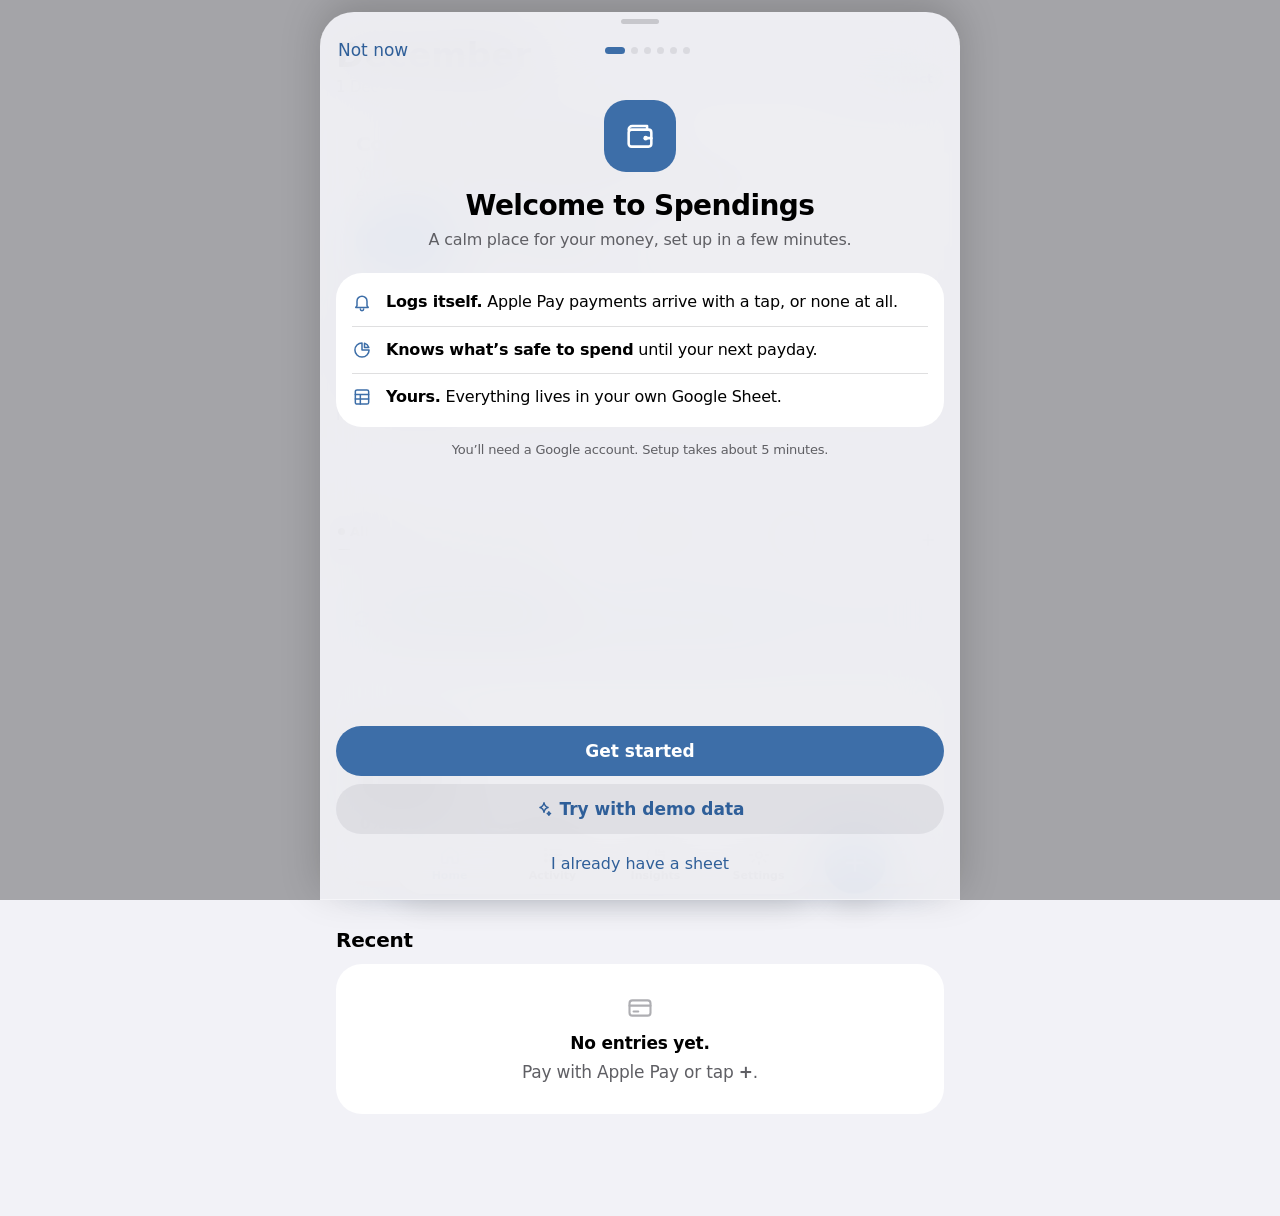
==== commit 83363d05: "Release v35: plain starting accounts for new users New users start with Account 1 / Account 2 / Cash" ====
--- a/docs/index.html
+++ b/docs/index.html
@@ -4,7 +4,7 @@
 <meta charset="utf-8">
 <meta name="viewport" content="width=device-width, initial-scale=1, viewport-fit=cover">
 <title>Spendings</title>
-<meta name="description" content="Track money in and out across ADIB, ADCB, BOTIM and cash, synced to your Google Sheet.">
+<meta name="description" content="Track money in and out across your cards, accounts and cash, synced to your Google Sheet.">
 <meta name="theme-color" content="#f2f2f7" media="(prefers-color-scheme: light)">
 <meta name="theme-color" content="#000000" media="(prefers-color-scheme: dark)">
 <meta name="color-scheme" content="light dark">
--- a/docs/app.css
+++ b/docs/app.css
@@ -186,8 +186,8 @@
 
 .tabbar {
   position: fixed; z-index: 30;
-  left: var(--gutter);
-  right: calc(var(--gutter) + var(--tabbar-h) + 10px);
+  inset-inline-start: var(--gutter);
+  inset-inline-end: calc(var(--gutter) + var(--tabbar-h) + 10px);
   bottom: calc(var(--safe-b) + 6px);
   height: var(--tabbar-h);
   border-radius: 999px;
@@ -195,7 +195,8 @@
   padding: 4px;
   max-width: 460px;
 }
-@media (min-width: 640px) { .tabbar { left: 50%; right: auto; width: 420px; transform: translateX(calc(-50% - 36px)); } }
+@media (min-width: 640px) { .tabbar { inset-inline-start: auto; inset-inline-end: auto; left: 50%; width: 420px; transform: translateX(calc(-50% - 36px)); } }
+@media (min-width: 640px) { [dir="rtl"] .tabbar { transform: translateX(calc(-50% + 36px)); } }
 .tabbar button {
   position: relative; z-index: 1;
   flex: 1;
@@ -216,7 +217,7 @@
 
 .fab {
   position: fixed; z-index: 30;
-  right: var(--gutter);
+  inset-inline-end: var(--gutter);
   bottom: calc(var(--safe-b) + 6px);
   width: var(--tabbar-h); height: var(--tabbar-h);
   border-radius: 50%;
@@ -225,7 +226,7 @@
   background: color-mix(in srgb, var(--tint) 90%, transparent);
   transition: transform 0.18s var(--ease-out);
 }
-@media (min-width: 640px) { .fab { right: auto; left: calc(50% + 184px); } }
+@media (min-width: 640px) { .fab { inset-inline-end: auto; left: calc(50% + 184px); } [dir="rtl"] .fab { left: calc(50% - 184px - var(--tabbar-h)); } }
 .fab:active { transform: scale(0.9); }
 
 /* ───── Large title ───── */
@@ -316,13 +317,11 @@
   gap: 8px;
 }
 .flow > div { display: flex; flex-direction: column; gap: 3px; }
-.flow-label { display: inline-flex; align-items: center; gap: 4px; font-size: 0.765rem; color: var(--label-2); font-weight: 500; }
-.flow-val { font-size: clamp(18px, 5.6vw, 22px); font-weight: 650; white-space: nowrap; }
 
 /* ───── Grouped lists ───── */
 .group-title { font-size: 1.176rem; font-weight: 700; letter-spacing: -0.01em; padding: 26px var(--gutter) 10px; }
-.group-head { display: flex; align-items: baseline; justify-content: space-between; padding-right: var(--gutter); }
-.group-head .group-title { padding-right: 0; }
+.group-head { display: flex; align-items: baseline; justify-content: space-between; padding-inline-end: var(--gutter); }
+.group-head .group-title { padding-inline-end: 0; }
 .group-head.day .group-title { font-size: 0.882rem; font-weight: 600; color: var(--label-2); padding-top: 20px; padding-bottom: 8px; }
 .day-total { font-size: 0.824rem; color: var(--label-2); }
 .group {
@@ -331,6 +330,7 @@
   border-radius: var(--r-group);
   overflow: hidden;
 }
+.act-more { height: 1px; } /* end-of-list marker: Activity draws the next rows when it nears the screen */
 .group-foot { font-size: 0.765rem; color: var(--label-2); padding: 8px calc(var(--gutter) + 16px) 0; }
 
 .row {
@@ -339,34 +339,30 @@
   width: 100%;
   min-height: 60px;
   padding: 10px 16px;
-  text-align: left;
+  text-align: start;
 }
 .row + .row::before, .swipe + .swipe .row::before {
-  content: ""; position: absolute; top: 0; right: 0; left: 64px;
+  content: ""; position: absolute; top: 0; inset-inline-end: 0; inset-inline-start: 64px;
   border-top: 0.5px solid var(--sep);
 }
 button.row, a.row { transition: background-color 0.15s; }
 button.row:active, a.row:active { background: var(--fill-3); transition: none; }
-.row-icon, .acc-tile {
+.row-icon {
   width: 36px; height: 36px; flex: none;
   display: grid; place-items: center;
   border-radius: 11px;
   color: var(--tint);
   background: color-mix(in srgb, var(--tint) 15%, transparent);
 }
-.acc-tile { border-radius: 10px; color: #fff; background: var(--tint); }
 .row-main { flex: 1; min-width: 0; display: flex; flex-direction: column; gap: 1px; }
 .row-title { font-size: 1rem; white-space: nowrap; overflow: hidden; text-overflow: ellipsis; }
 .row-sub { font-size: 0.824rem; color: var(--label-2); white-space: nowrap; overflow: hidden; text-overflow: ellipsis; }
 .row-note { font-style: italic; }
 .needs { color: var(--warn); font-weight: 500; }
-.row-amt { font-size: 1rem; font-weight: 600; text-align: right; display: flex; flex-direction: column; align-items: flex-end; flex: none; }
+.row-amt { font-size: 1rem; font-weight: 600; text-align: end; display: flex; flex-direction: column; align-items: flex-end; flex: none; }
 .row-amt small { font-size: 0.706rem; font-weight: 500; color: var(--label-2); }
 .row-amt.tr { color: var(--label-2); }
-.entry.review .row-title::after { content: ""; display: inline-block; width: 7px; height: 7px; border-radius: 50%; background: var(--warn); margin-left: 6px; vertical-align: middle; }
-.acc-figs { display: flex; flex-direction: column; align-items: flex-end; font-weight: 600; }
-.acc-figs small { font-size: 0.706rem; font-weight: 500; color: var(--label-2); }
-.acc-figs small.in { color: var(--good); }
+.entry.review .row-title::after { content: ""; display: inline-block; width: 7px; height: 7px; border-radius: 50%; background: var(--warn); margin-inline-start: 6px; vertical-align: middle; }
 .chev { color: var(--label-3); }
 
 .review-row {
@@ -375,7 +371,7 @@
   margin: 18px var(--gutter) 0;
   padding: 12px 16px;
   border-radius: 22px;
-  text-align: left;
+  text-align: start;
   background: color-mix(in srgb, var(--warn) 10%, var(--bg-2));
   transition: transform 0.16s var(--ease-out);
 }
@@ -471,7 +467,7 @@
 .filter-btn:active { transform: scale(0.92); }
 .filter-btn.on { background: var(--tint); color: var(--on-tint); }
 .filter-count {
-  position: absolute; top: -3px; right: -3px;
+  position: absolute; top: -3px; inset-inline-end: -3px;
   min-width: 18px; height: 18px; padding: 0 5px; border-radius: 9px;
   font-size: 0.706rem; font-weight: 700; line-height: 18px; text-align: center;
   background: var(--label); color: var(--bg-2);
@@ -569,8 +565,8 @@
 .lg-bar, .hb-track { height: 8px; border-radius: 4px; background: var(--fill-3); overflow: hidden; }
 .lg-bar i, .hb-track i { display: block; height: 100%; width: var(--w); border-radius: 4px; background: var(--tint); animation: grow 0.8s var(--ease-out) both; transform-origin: left; }
 @keyframes grow { from { transform: scaleX(0); } }
-.lg-val { text-align: right; font-weight: 600; }
-.lg-pct { text-align: right; color: var(--label-2); font-size: 0.765rem; }
+.lg-val { text-align: end; font-weight: 600; }
+.lg-pct { text-align: end; color: var(--label-2); font-size: 0.765rem; }
 
 .series-legend { display: flex; gap: 16px; font-size: 0.765rem; color: var(--label-2); margin-bottom: 6px; }
 .series-legend span, .tip span { display: inline-flex; align-items: center; gap: 6px; }
@@ -606,7 +602,7 @@
 .hb-row { display: grid; grid-template-columns: 70px 1fr 64px; align-items: center; gap: 10px; font-size: 0.882rem; }
 .hb-track { height: 10px; border-radius: 5px; }
 .hb-track i { border-radius: 5px; background: var(--tint); }
-.hb-val { text-align: right; font-weight: 600; }
+.hb-val { text-align: end; font-weight: 600; }
 
 .inout { display: grid; grid-template-columns: repeat(6, 1fr); gap: 6px; align-items: end; height: 170px; padding-top: 18px; }
 .io-col { display: grid; grid-template-rows: 1fr auto; height: 100%; gap: 6px; }
@@ -639,9 +635,10 @@
 .sb-bar.wk em { position: absolute; left: 50%; bottom: calc(var(--h) + 4px); transform: translateX(-50%); font-style: normal; font-size: 0.647rem; font-weight: 600; color: var(--label-2); white-space: nowrap; }
 .sb-avg { position: absolute; left: 0; right: 0; bottom: var(--y); border-top: 1.5px dashed var(--label-2); opacity: 0.6; pointer-events: none; z-index: 1; }
 .sb-ticks { position: relative; height: 18px; font-size: 0.706rem; color: var(--label-2); }
-.sb-ticks span { position: absolute; top: 4px; left: var(--x); transform: translateX(-50%); white-space: nowrap; }
-.sb-ticks span:first-child { transform: none; left: 0; }
-.sb-ticks span:last-child { transform: none; left: auto; right: 0; }
+.sb-ticks span { position: absolute; top: 4px; inset-inline-start: var(--x); transform: translateX(-50%); white-space: nowrap; }
+[dir="rtl"] .sb-ticks span { transform: translateX(50%); }
+.sb-ticks span:first-child, [dir="rtl"] .sb-ticks span:first-child { transform: none; inset-inline-start: 0; }
+.sb-ticks span:last-child, [dir="rtl"] .sb-ticks span:last-child { transform: none; inset-inline-start: auto; inset-inline-end: 0; }
 .sb-wlabels { display: flex; font-size: 0.706rem; color: var(--label-2); padding-top: 4px; }
 .sb-wlabels span { flex: 1; display: grid; text-align: center; white-space: nowrap; }
 .sb-wlabels small { font-size: 0.647rem; opacity: 0.8; }
@@ -652,6 +649,9 @@
 /* Top places */
 .tm-list { display: grid; gap: 12px; }
 .tm-row { display: grid; grid-template-columns: minmax(0, 1.3fr) 1fr 64px; align-items: center; gap: 10px; font-size: 0.882rem; }
+.tm-tap { width: 100%; min-height: 44px; padding: 0; border: 0; background: none; color: inherit; font: inherit; text-align: start; cursor: pointer; -webkit-tap-highlight-color: transparent; }
+.tm-tap:active { opacity: 0.6; }
+.on-pace { margin: 0 0 8px; font-size: 0.824rem; color: var(--label-2); }
 .tm-name { display: grid; min-width: 0; }
 .tm-name b { font-weight: 600; overflow: hidden; text-overflow: ellipsis; white-space: nowrap; }
 .tm-name small, .tr-name small { font-size: 0.706rem; color: var(--label-2); }
@@ -661,7 +661,7 @@
 .tr-row { display: grid; grid-template-columns: 28px minmax(0, 1fr) 72px 56px; align-items: center; gap: 10px; min-height: 40px; font-size: 0.882rem; }
 .tr-name { display: grid; min-width: 0; }
 .tr-name b { font-weight: 600; overflow: hidden; text-overflow: ellipsis; white-space: nowrap; }
-.tr-val { text-align: right; font-weight: 600; }
+.tr-val { text-align: end; font-weight: 600; }
 .spark { display: flex; align-items: flex-end; gap: 3px; height: 28px; }
 .spark i { flex: 1; height: var(--h); min-height: 2px; border-radius: 2px 2px 1px 1px; background: var(--tint); opacity: 0.4; transform-origin: bottom; animation: rise 0.8s var(--ease-out) both; }
 .spark i.now { opacity: 1; }
@@ -675,9 +675,9 @@
   border: 0; background: none;
   font: inherit; font-size: 17px;
   color: var(--label-2);
-  text-align: right;
-}
-.input-row select { appearance: none; -webkit-appearance: none; color: var(--tint-text); cursor: pointer; text-align-last: right; }
+  text-align: end;
+}
+.input-row select { appearance: none; -webkit-appearance: none; color: var(--tint-text); cursor: pointer; text-align-last: end; }
 .input-row input::placeholder { color: var(--placeholder); }
 .suffix-input { display: flex; align-items: center; gap: 4px; flex: 1; justify-content: flex-end; }
 .suffix-input em { font-style: normal; color: var(--label-2); }
@@ -833,7 +833,7 @@
 .rc-cat.sug { box-shadow: inset 0 0 0 1.5px var(--cat); }
 .rc-suggest {
   width: 100%; margin-bottom: 10px; padding: 10px 12px; border-radius: 16px;
-  display: flex; align-items: center; gap: 10px; text-align: left;
+  display: flex; align-items: center; gap: 10px; text-align: start;
   background: color-mix(in srgb, var(--cat) 16%, var(--bg-2));
   transition: transform 0.15s var(--ease-out);
 }
@@ -859,8 +859,8 @@
 .copy-row code { font-size: 0.765rem; white-space: nowrap; overflow: hidden; text-overflow: ellipsis; }
 code { font-family: ui-monospace, "SF Mono", Menlo, monospace; font-size: 0.88em; }
 .steps { counter-reset: s; list-style: none; padding: 0; margin: 16px 0; display: grid; gap: 14px; }
-.steps li { counter-increment: s; position: relative; padding-left: 38px; font-size: 0.882rem; line-height: 1.45; }
-.steps li::before { content: counter(s); position: absolute; left: 0; top: -1px; width: 26px; height: 26px; border-radius: 50%; display: grid; place-items: center; font-size: 0.765rem; font-weight: 700; color: var(--on-tint); background: var(--tint); }
+.steps li { counter-increment: s; position: relative; padding-inline-start: 38px; font-size: 0.882rem; line-height: 1.45; }
+.steps li::before { content: counter(s); position: absolute; inset-inline-start: 0; top: -1px; width: 26px; height: 26px; border-radius: 50%; display: grid; place-items: center; font-size: 0.765rem; font-weight: 700; color: var(--on-tint); background: var(--tint); }
 .cat-list { display: flex; flex-wrap: wrap; gap: 5px; margin: 8px 0; }
 .cat-list code { background: var(--fill-3); padding: 3px 8px; border-radius: 8px; }
 .fields { width: 100%; border-collapse: collapse; margin-top: 8px; font-size: 0.824rem; background: var(--bg-2); border-radius: 14px; overflow: hidden; }
@@ -890,7 +890,7 @@
 .toast .i { color: var(--tint); }
 .toast.good .i { color: var(--good); }
 .toast.warn .i { color: var(--warn); }
-.toast-text { padding-right: 6px; overflow: hidden; text-overflow: ellipsis; }
+.toast-text { padding-inline-end: 6px; overflow: hidden; text-overflow: ellipsis; }
 .toast-action { height: 32px; padding: 0 14px; border-radius: 999px; background: var(--fill-2); color: var(--tint-text); font-weight: 600; font-size: 0.882rem; }
 
 /* ───── Lock ───── */
@@ -943,9 +943,9 @@
 .appearance { padding: 14px 16px 16px; display: grid; gap: 14px; }
 .ap-label { font-size: 0.765rem; font-weight: 600; color: var(--label-2); display: flex; justify-content: space-between; }
 .ap-label b { color: var(--label); font-weight: 600; }
-.theme-seg { display: grid; grid-template-columns: repeat(3, 1fr); gap: 4px; padding: 3px; border-radius: 999px; background: var(--fill-3); }
-.theme-seg button { height: 34px; border-radius: 999px; font-size: 0.882rem; font-weight: 600; color: var(--label-2); transition: background-color 0.2s, color 0.2s; }
-.theme-seg button[aria-checked="true"] { background: var(--bg-2); color: var(--label); box-shadow: 0 2px 6px rgba(0, 0, 0, 0.1); }
+.theme-seg, .lang-seg { display: grid; grid-template-columns: repeat(3, 1fr); gap: 4px; padding: 3px; border-radius: 999px; background: var(--fill-3); }
+.theme-seg button, .lang-seg button { height: 34px; border-radius: 999px; font-size: 0.882rem; font-weight: 600; color: var(--label-2); transition: background-color 0.2s, color 0.2s; }
+.theme-seg button[aria-checked="true"], .lang-seg button[aria-checked="true"] { background: var(--bg-2); color: var(--label); box-shadow: 0 2px 6px rgba(0, 0, 0, 0.1); }
 .swatches { display: flex; flex-wrap: wrap; gap: 10px; }
 .swatch {
   width: 34px; height: 34px; border-radius: 50%;
@@ -960,22 +960,16 @@
 .swatch[aria-checked="true"] .i { opacity: 1; }
 .swatch:active { transform: scale(0.9); }
 .accent-swatch { width: 38px; height: 38px; background: linear-gradient(160deg, var(--sw-top), var(--sw)); }
-.card-pick { display: grid; gap: 8px; }
-.card-pick + .card-pick { padding-top: 12px; border-top: 0.5px solid var(--sep); }
-.card-pick .ap-label { align-items: center; justify-content: flex-start; gap: 8px; color: var(--label); font-size: 0.882rem; }
-.card-pick .acc-dot { width: 10px; height: 10px; }
-.card-pick .swatches { gap: 8px; }
-.card-pick .swatch { width: 28px; height: 28px; }
 .reset-btn { justify-self: start; font-size: 0.882rem; }
 
 /* ───── Swipe to delete ───── */
 .swipe { position: relative; overflow: hidden; background: var(--neg); }
-.swipe .entry { position: relative; z-index: 1; background: var(--bg-2); touch-action: pan-y; will-change: transform; }
+.swipe .entry { position: relative; z-index: 1; background: var(--bg-2); touch-action: pan-y; }
 .swipe .entry:active { background: color-mix(in srgb, var(--label) 6%, var(--bg-2)); }
 .swipe-del {
   position: absolute; inset: 0;
   display: flex; flex-direction: column; align-items: flex-end; justify-content: center; gap: 2px;
-  padding-right: 22px;
+  padding-inline-end: 22px;
   color: var(--on-neg); font-size: 0.765rem; font-weight: 600;
 }
 .swipe-del > * { transition: transform 0.25s var(--ease-out); }
@@ -991,7 +985,7 @@
   padding: 8px 14px 8px 8px;
   border-radius: 18px;
   background: var(--bg-2);
-  text-align: left;
+  text-align: start;
   transition: transform 0.16s var(--ease-out);
 }
 .quick-chip:active { transform: scale(0.96); }
@@ -1040,9 +1034,9 @@
   touch-action: pan-y;
   user-select: none; -webkit-user-select: none;
 }
-.dh { width: 0.6em; height: 0.6em; flex: none; color: var(--lens-c); margin-right: 0.1em; overflow: visible; }
+.dh { width: 0.6em; height: 0.6em; flex: none; color: var(--lens-c); margin-inline-end: 0.1em; overflow: visible; }
 .lv { font-variant-numeric: tabular-nums; font-family: var(--font-display); white-space: nowrap; }
-.lv-dec { font-size: 0.4em; font-weight: 600; color: var(--label-2); letter-spacing: -0.01em; margin-left: 0.03em; }
+.lv-dec { font-size: 0.4em; font-weight: 600; color: var(--label-2); letter-spacing: -0.01em; margin-inline-start: 0.03em; }
 .lens-meta { font-size: 15px; color: var(--label-2); line-height: 1.4; min-height: 21px; }
 .lens-meta b { color: var(--label); font-weight: 600; font-variant-numeric: tabular-nums; }
 .lens-meta .soon { color: var(--good); }
@@ -1078,7 +1072,7 @@
 .match-all {
   display: flex; align-items: center; gap: 12px;
   width: calc(100% - 2 * var(--gutter)); margin: 18px var(--gutter) 0; padding: 14px 16px;
-  border-radius: 22px; text-align: left;
+  border-radius: 22px; text-align: start;
   background: color-mix(in srgb, var(--tint) 12%, var(--bg-2));
   color: var(--label);
 }
@@ -1092,7 +1086,7 @@
 .pd-head { display: flex; align-items: center; gap: 8px; min-height: 48px; }
 .pd-head h3 { font-size: 1rem; font-weight: 650; }
 .pd-count { font-size: 0.765rem; color: var(--label-2); }
-.pd-head .text-btn { margin-left: auto; font-size: 0.882rem; }
+.pd-head .text-btn { margin-inline-start: auto; font-size: 0.882rem; }
 .pd-row { display: flex; align-items: center; gap: 12px; min-height: 56px; border-top: 0.5px solid var(--sep); }
 .pd-dot { width: 10px; height: 10px; border-radius: 50%; background: var(--c); flex: none; }
 .pd-main { flex: 1; min-width: 0; display: flex; flex-direction: column; }
@@ -1130,11 +1124,11 @@
 .layer-keys b { font-size: 1.059rem; font-weight: 650; }
 .hub-note { font-size: 0.765rem; margin-top: 10px; }
 .resp { margin-top: 12px; border-top: 0.5px solid var(--sep); }
-.resp-row { display: grid; grid-template-columns: minmax(0, 1fr) 80px auto; align-items: center; gap: 10px; width: 100%; min-height: 44px; text-align: left; font-size: 0.882rem; border-bottom: 0.5px solid var(--sep); }
+.resp-row { display: grid; grid-template-columns: minmax(0, 1fr) 80px auto; align-items: center; gap: 10px; width: 100%; min-height: 44px; text-align: start; font-size: 0.882rem; border-bottom: 0.5px solid var(--sep); }
 .resp-track { height: 6px; border-radius: 3px; background: var(--fill-3); overflow: hidden; }
 .resp-track i { display: block; height: 100%; width: var(--w); background: var(--warn); border-radius: 3px; }
-.resp-row b { font-size: 0.824rem; font-weight: 600; text-align: right; }
-.resp-row em { font-style: normal; color: var(--tint-text); font-size: 0.824rem; grid-column: 2 / 4; text-align: right; }
+.resp-row b { font-size: 0.824rem; font-weight: 600; text-align: end; }
+.resp-row em { font-style: normal; color: var(--tint-text); font-size: 0.824rem; grid-column: 2 / 4; text-align: end; }
 .add-resp, .plan-add { display: inline-flex; align-items: center; gap: 4px; font-size: 0.882rem; margin-top: 6px; }
 .match-group { margin-top: 14px; }
 .entry.adj .row-title { color: var(--label-2); }
@@ -1146,7 +1140,7 @@
 
 .plan-settings { padding: 12px 16px 10px; }
 .plan-kind + .plan-kind { margin-top: 14px; }
-.plan-row { display: flex; align-items: center; gap: 12px; width: 100%; min-height: 54px; text-align: left; border-bottom: 0.5px solid var(--sep); }
+.plan-row { display: flex; align-items: center; gap: 12px; width: 100%; min-height: 54px; text-align: start; border-bottom: 0.5px solid var(--sep); }
 .plan-row b.num { font-size: 0.882rem; font-weight: 600; }
 .plan-form { padding-top: 6px; }
 .plan-form[data-kind="Income"] .f-from, .plan-form[data-kind="Income"] .f-cat-spend,
@@ -1173,7 +1167,7 @@
 
 /* accounts */
 .acct-chip { width: 36px; height: 36px; border-radius: 10px; display: grid; place-items: center; flex: none; font-size: 0.765rem; font-weight: 700; color: #fff; background: color-mix(in srgb, var(--c) 86%, #000); }
-.acct-tag { font-style: normal; font-size: 0.647rem; font-weight: 650; color: var(--label-2); background: var(--fill-3); padding: 2px 7px; border-radius: 999px; vertical-align: 2px; margin-left: 4px; }
+.acct-tag { font-style: normal; font-size: 0.647rem; font-weight: 650; color: var(--label-2); background: var(--fill-3); padding: 2px 7px; border-radius: 999px; vertical-align: 2px; margin-inline-start: 4px; }
 .acct-bal { font-size: 0.882rem; font-weight: 600; color: var(--label-2); }
 .acct-form { padding: 4px 0 24px; }
 .acct-card {
@@ -1234,7 +1228,7 @@
 .reset-body { display: grid; justify-items: center; gap: 14px; padding: 8px 24px 28px; text-align: center; }
 .reset-icon { width: 60px; height: 60px; border-radius: 20px; display: grid; place-items: center; color: var(--neg); background: color-mix(in srgb, var(--neg) 14%, transparent); }
 .reset-lede { font-size: 1rem; }
-.reset-keep { list-style: none; padding: 0; margin: 0; display: grid; gap: 8px; text-align: left; font-size: 0.882rem; color: var(--label-2); }
+.reset-keep { list-style: none; padding: 0; margin: 0; display: grid; gap: 8px; text-align: start; font-size: 0.882rem; color: var(--label-2); }
 .reset-keep li { display: flex; gap: 8px; align-items: flex-start; }
 .reset-keep .i { color: var(--good); flex: none; margin-top: 2px; }
 .hold-btn { position: relative; overflow: hidden; width: 100%; height: 54px; border-radius: 999px; background: var(--neg); color: var(--on-neg); font-size: 1rem; font-weight: 650; user-select: none; -webkit-user-select: none; -webkit-touch-callout: none; touch-action: none; }
@@ -1250,7 +1244,7 @@
    from the prompt's own button so a near miss can't log the money twice */
 .prompt { white-space: nowrap; }
 .prompt .soon-btn, .prompt .soon { white-space: normal; }
-.dismiss-x { display: inline-flex; align-items: center; justify-content: center; width: 54px; height: 44px; padding-left: 10px; margin: -12px -10px -12px 0; vertical-align: middle; color: var(--label-2); border-radius: 50%; }
+.dismiss-x { display: inline-flex; align-items: center; justify-content: center; width: 54px; height: 44px; padding-inline-start: 10px; margin-block: -12px; margin-inline: 0 -10px; vertical-align: middle; color: var(--label-2); border-radius: 50%; }
 .dismiss-x svg { width: 16px; height: 16px; padding: 4px; box-sizing: content-box; border-radius: 50%; background: var(--fill-2); }
 .dismiss-x:active { opacity: 0.6; }
 .pd-x { margin: 0 -10px 0 -4px; flex: none; }
@@ -1271,7 +1265,7 @@
 .wr-main b { font-size: 0.882rem; font-weight: 600; }
 .wr-main span { font-size: 0.735rem; color: var(--label-2); white-space: nowrap; overflow: hidden; text-overflow: ellipsis; }
 .where-row > b { font-size: 0.941rem; font-weight: 650; }
-.where-row.total { border-bottom: 0; padding-left: 19px; }
+.where-row.total { border-bottom: 0; padding-inline-start: 19px; }
 .where-row.total b { font-weight: 750; }
 
 /* iOS 26 scroll edge: content fades out under the floating tab bar instead of colliding with it */
@@ -1286,7 +1280,7 @@
 .conn-details > summary { list-style: none; cursor: pointer; }
 .conn-details > summary::-webkit-details-marker { display: none; }
 .conn-details[open] > summary .chev { transform: rotate(180deg); }
-.conn-details .chev { transition: transform 0.25s var(--ease-out); margin-left: auto; }
+.conn-details .chev { transition: transform 0.25s var(--ease-out); margin-inline-start: auto; }
 
 /* ───── Buy now, pay later ───── */
 /* Home line: one of Home's notices (.sub-line), kept apart from the balances above (a plan never changes one).
@@ -1318,7 +1312,7 @@
 .bn-inst.paid .bn-n { color: var(--good); background: color-mix(in srgb, var(--good) 14%, transparent); }
 .bn-main { flex: 1; min-width: 0; display: flex; flex-direction: column; }
 .bn-main b { font-size: 0.941rem; font-weight: 600; }
-.bn-main span { font-size: 0.765rem; color: var(--label-2); white-space: nowrap; overflow: hidden; text-overflow: ellipsis; }
+.bn-main span { font-size: 0.765rem; color: var(--label-2); overflow-wrap: anywhere; } /* wraps: the matched payment and its date stay whole */
 .bn-main .warn-text { display: inline; }
 .bn-inst.paid .bn-main b { color: var(--label-2); }
 .bn-done { color: var(--good); display: inline-flex; }
@@ -1339,8 +1333,8 @@
 .bn-what { display: flex; flex-direction: column; min-width: 0; }
 .bn-what b { font-weight: 600; white-space: nowrap; overflow: hidden; text-overflow: ellipsis; }
 .bn-what small { font-size: 0.706rem; color: var(--label-2); }
-.bn-amt { font-weight: 600; text-align: right; }
-.bn-state { font-size: 0.765rem; color: var(--label-2); text-align: right; display: flex; justify-content: flex-end; }
+.bn-amt { font-weight: 600; text-align: end; }
+.bn-state { font-size: 0.765rem; color: var(--label-2); text-align: end; display: flex; justify-content: flex-end; }
 .bn-state.paid { color: var(--good); }
 .bn-state.late { color: var(--warn); font-weight: 600; }
 /* Subscriptions (Insights) and the one-line note on Home */
@@ -1350,7 +1344,7 @@
 .sub-row + .sub-row { border-top: 0.5px solid var(--sep); }
 .sub-row.late summary > :first-child { opacity: 0.6; }
 .sub-row.late .tr-name > b { color: var(--label-2); }
-.sub-amt { display: grid; text-align: right; }
+.sub-amt { display: grid; text-align: end; }
 .sub-amt b { font-weight: 600; }
 .sub-amt small { font-size: 0.706rem; color: var(--label-2); }
 .sub-more { display: grid; gap: 8px; justify-items: start; padding: 2px 0 12px 38px; font-size: 0.824rem; color: var(--label-2); }
@@ -1359,7 +1353,7 @@
 .sub-restore { margin-top: 10px; width: 100%; }
 .sub-line {
   display: flex; align-items: center; gap: 8px; width: calc(100% - 2 * var(--gutter)); margin: 14px var(--gutter) 0; padding: 10px 14px;
-  border-radius: 16px; text-align: left; font-size: 0.824rem; background: var(--bg-2); color: var(--label);
+  border-radius: 16px; text-align: start; font-size: 0.824rem; background: var(--bg-2); color: var(--label);
 }
 .sub-line > span { flex: 1; min-width: 0; overflow: hidden; text-overflow: ellipsis; white-space: nowrap; }
 .sub-line > .i:first-child { color: var(--tint-text); }
@@ -1378,7 +1372,7 @@
 .bg-track { grid-area: bar; height: 8px; border-radius: 4px; background: var(--fill-3); overflow: hidden; }
 .bg-track i { display: block; height: 100%; width: var(--w); border-radius: 4px; background: var(--tint); animation: grow 0.8s var(--ease-out) both; transform-origin: left; }
 .bg-left { grid-area: left; }
-.budget-prompt { display: flex; align-items: center; gap: 12px; width: 100%; text-align: left; min-height: 48px; }
+.budget-prompt { display: flex; align-items: center; gap: 12px; width: 100%; text-align: start; min-height: 48px; }
 .budget-prompt .row-main { flex: 1; min-width: 0; }
 .budget-nudge {
   display: flex; align-items: center; gap: 10px;
@@ -1386,7 +1380,7 @@
   margin: 12px var(--gutter) 0;
   padding: 10px 14px;
   border-radius: 18px;
-  text-align: left; font-size: 0.882rem;
+  text-align: start; font-size: 0.882rem;
   background: color-mix(in srgb, var(--warn) 9%, var(--bg-2));
   transition: transform 0.16s var(--ease-out);
 }
@@ -1424,7 +1418,7 @@
 .del-list li.more { justify-content: center; }
 /* ───── Setup guide (js/setup.js) ───── */
 .setup-sheet .su-head { min-height: 44px; }
-.su-head .text-btn { min-height: 44px; min-width: 64px; display: inline-flex; align-items: center; gap: 2px; text-align: left; }
+.su-head .text-btn { min-height: 44px; min-width: 64px; display: inline-flex; align-items: center; gap: 2px; text-align: start; }
 .su-head-spacer { width: 64px; }
 .su-dots { display: flex; gap: 6px; }
 .su-dots i { width: 7px; height: 7px; border-radius: 50%; background: var(--fill-2); transition: background-color 0.25s, width 0.3s var(--ease-out); }
@@ -1451,25 +1445,24 @@
 .su-steps li::marker { color: var(--tint-text); font-weight: 600; }
 .su-steps li b { color: var(--label); font-weight: 600; }
 .su-steps li + li { border-top: 0.5px solid var(--sep); }
-a.su-api { display: flex; margin: 4px var(--gutter) 0; width: calc(100% - 2 * var(--gutter)); text-decoration: none; }
 .su-needs { padding-top: 14px; }
 .su-storage { padding-top: 12px; }
 .su-footer { flex: none; display: grid; gap: 8px; padding: 10px var(--gutter) 14px; }
 .su-wide { width: 100%; height: 50px; font-size: 1rem; }
 .su-have { justify-self: center; min-height: 44px; font-size: 0.941rem; }
 .su-q { font-size: 0.882rem; font-weight: 600; color: var(--label-2); padding: 20px calc(var(--gutter) + 4px) 8px; }
-.su-q span { font-weight: 400; color: var(--label-2); margin-left: 4px; }
+.su-q span { font-weight: 400; color: var(--label-2); margin-inline-start: 4px; }
 .su-foot-note { padding-top: 10px; }
 .su-accts .su-acct { padding: 8px 8px 10px 14px; }
 .su-acct + .su-acct { border-top: 0.5px solid var(--sep); }
 .su-acct-top { display: flex; align-items: center; gap: 10px; min-height: 44px; }
-.su-dot { flex: none; width: 44px; height: 44px; border-radius: 50%; display: grid; place-items: center; margin-left: -6px; }
+.su-dot { flex: none; width: 44px; height: 44px; border-radius: 50%; display: grid; place-items: center; margin-inline-start: -6px; }
 .su-dot::before { content: ""; width: 26px; height: 26px; border-radius: 50%; background: var(--c); box-shadow: inset 0 0 0 0.5px rgba(0, 0, 0, 0.12); }
 .su-dot[aria-expanded="true"]::before { box-shadow: 0 0 0 2px var(--bg-2), 0 0 0 4px var(--c); }
 .su-name { flex: 1; min-width: 0; border: 0; background: none; font: inherit; font-size: 1rem; font-weight: 600; color: var(--label); padding: 8px 0; }
 .su-name::placeholder, .su-wallet input::placeholder { color: var(--placeholder); font-weight: 400; }
 .su-del { flex: none; width: 44px; height: 44px; color: var(--label-2); }
-.su-wallet { display: flex; align-items: center; gap: 10px; min-height: 40px; padding-left: 38px; font-size: 0.882rem; color: var(--label-2); }
+.su-wallet { display: flex; align-items: center; gap: 10px; min-height: 40px; padding-inline-start: 38px; font-size: 0.882rem; color: var(--label-2); }
 .su-wallet span { flex: none; }
 .su-wallet input { flex: 1; min-width: 0; border: 0; background: var(--fill-3); border-radius: 10px; padding: 8px 10px; font: inherit; font-size: 16px; color: var(--label); }
 .su-swatches { padding: 10px 0 4px 32px; gap: 2px; }
@@ -1496,8 +1489,9 @@
 .su-error p { line-height: 1.4; }
 .su-actions { display: flex; flex-wrap: wrap; gap: 8px; margin-top: 10px; }
 .su-actions a, .su-actions button { text-decoration: none; }
-.su-allow { padding: 0 0 6px; }
-.su-allow .su-wide { display: flex; margin: 8px var(--gutter) 0; width: calc(100% - 2 * var(--gutter)); text-decoration: none; }
+.su-paste { padding: 0 0 6px; }
+.su-paste > .su-wide { display: flex; margin: 8px var(--gutter) 0; width: calc(100% - 2 * var(--gutter)); text-decoration: none; }
+.su-paste .su-steps .su-wide { display: flex; margin: 8px 0 2px; height: 44px; text-decoration: none; }
 .su-check { display: block; margin: 2px auto 0; min-height: 44px; font-size: 0.941rem; }
 .su-manual { margin: 18px 0 0; }
 .su-manual > summary { list-style: none; display: flex; align-items: center; justify-content: space-between; min-height: 44px; padding: 0 calc(var(--gutter) + 4px); font-size: 0.941rem; font-weight: 600; color: var(--tint-text); cursor: pointer; }
@@ -1554,7 +1548,7 @@
 @media (prefers-reduced-motion: reduce) { .pc-settle { transition: none; } }
 .owed-line { min-height: 44px; }
 /* what people owe, under "All your money" (it isn't part of it) */
-.where-owed { display: flex; align-items: center; gap: 8px; width: 100%; min-height: 44px; margin-top: 2px; padding: 0 0 0 19px; border-top: 0.5px solid var(--sep); text-align: left; font-size: 0.882rem; color: var(--label-2); }
+.where-owed { display: flex; align-items: center; gap: 8px; width: 100%; min-height: 44px; margin-top: 2px; padding: 0; padding-inline-start: 19px; border-top: 0.5px solid var(--sep); text-align: start; font-size: 0.882rem; color: var(--label-2); }
 .where-owed > span { flex: 1; min-width: 0; overflow: hidden; text-overflow: ellipsis; white-space: nowrap; }
 .where-owed > .i:first-child { color: var(--tint-text); }
 .where-owed .chev { color: var(--label-3); }
@@ -1586,7 +1580,7 @@
 #gf-manual-wrap[hidden] { display: none; }
 .gl-head { display: flex; align-items: center; justify-content: space-between; gap: 8px; }
 .gl-head .panel-title { margin: 0; }
-.gl-manage { font-size: 0.882rem; min-height: 44px; min-width: 44px; padding: 0 4px; margin-right: -4px; }
+.gl-manage { font-size: 0.882rem; min-height: 44px; min-width: 44px; padding: 0 4px; margin-inline-end: -4px; }
 .nw-sub { margin: 0 0 4px; }
 .gl-btn { min-height: 44px; min-width: 44px; }
 #gf-accts .chip { height: 44px; }
@@ -1606,3 +1600,36 @@
 .wk-open { display: flex; align-items: center; justify-content: center; gap: 4px; width: 100%; min-height: 44px; margin-top: 8px; }
 .wk-open .chev { color: var(--label-3); }
 @media (prefers-reduced-motion: reduce) { .wk-line { transition: none; } .wk-card .hb-track i { animation: none; } }
+
+/* ───── Arabic (right to left) ─────
+   Most of the layout follows from dir="rtl" and the logical properties above (margin-inline, padding-inline,
+   inset-inline, text-align: start/end). What's left is here:
+   - things that grow or scale from one side start from the right;
+   - numbers and amounts keep reading left to right (unicode-bidi: plaintext: a "−12.50" stays "−12.50", a line
+     that starts in Arabic stays right to left); the big balance and the keypad amount are always left to right;
+   - the hand-drawn SVG charts place their own labels (charts.js mirrors the pace chart), so they stay ltr inside;
+   - Arabic script needs a little more line height than Latin at the same size. */
+[dir="rtl"] .lg-bar i, [dir="rtl"] .hb-track i, [dir="rtl"] .bg-track i, [dir="rtl"] .hold-fill { transform-origin: right; }
+[dir="rtl"] .large-title h1 { transform-origin: right bottom; }
+[dir="rtl"] .i-flip { transform: scaleX(-1); }
+[dir="rtl"] .num { unicode-bidi: plaintext; }
+[dir="rtl"] .lv, [dir="rtl"] .amount, [dir="rtl"] .amount-input, [dir="rtl"] .match-amount, [dir="rtl"] code, [dir="rtl"] input[type="url"] { direction: ltr; }
+[dir="rtl"] svg { direction: ltr; }
+[dir="rtl"] body { line-height: 1.45; }
+[dir="rtl"] .large-title h1, [dir="rtl"] .sheet-title, [dir="rtl"] .panel-title { line-height: 1.3; }
+[dir="rtl"] .large-title h1 { letter-spacing: 0; }
+[dir="rtl"] .tabbar button { letter-spacing: 0; }
+/* number pads keep 1 2 3 left to right, like the iOS keypad in Arabic */
+[dir="rtl"] .keypad { direction: ltr; }
+[dir="rtl"] .keypad .i-flip { transform: none; }
+/* a Latin shop name in a right-to-left row keeps its own direction, so a long one is cut at its end */
+[dir="rtl"] .row-title { unicode-bidi: plaintext; text-align: right; }
+[dir="rtl"] :is(.tm-name b, .tr-name b, .lg-name, .hb-name, .rc-head b, .qc-text b, .pc-name b, .gl-main b, .bn-what b, .bn-title b, .wr-main b, .ka-name) { unicode-bidi: plaintext; text-align: right; }
+/* a row's second line (category · account · time · note) takes its direction from its first word, so a line that starts
+   with a Latin name reads and is cut like Latin; the names inside are <bdi> isolates (views.js) */
+[dir="rtl"] .row-sub { unicode-bidi: plaintext; text-align: right; }
+/* date pickers read their digits left to right and keep the system's own calendar icon only */
+[dir="rtl"] input[type="date"], [dir="rtl"] input[type="datetime-local"] { direction: ltr; text-align: right; }
+[dir="rtl"] .date-field > .i { display: none; }
+/* small text links still get a 44px tap area */
+[dir="rtl"] .act-bar .text-btn, .act-bar .text-btn, .gl-manage { min-height: 44px; display: inline-flex; align-items: center; }
